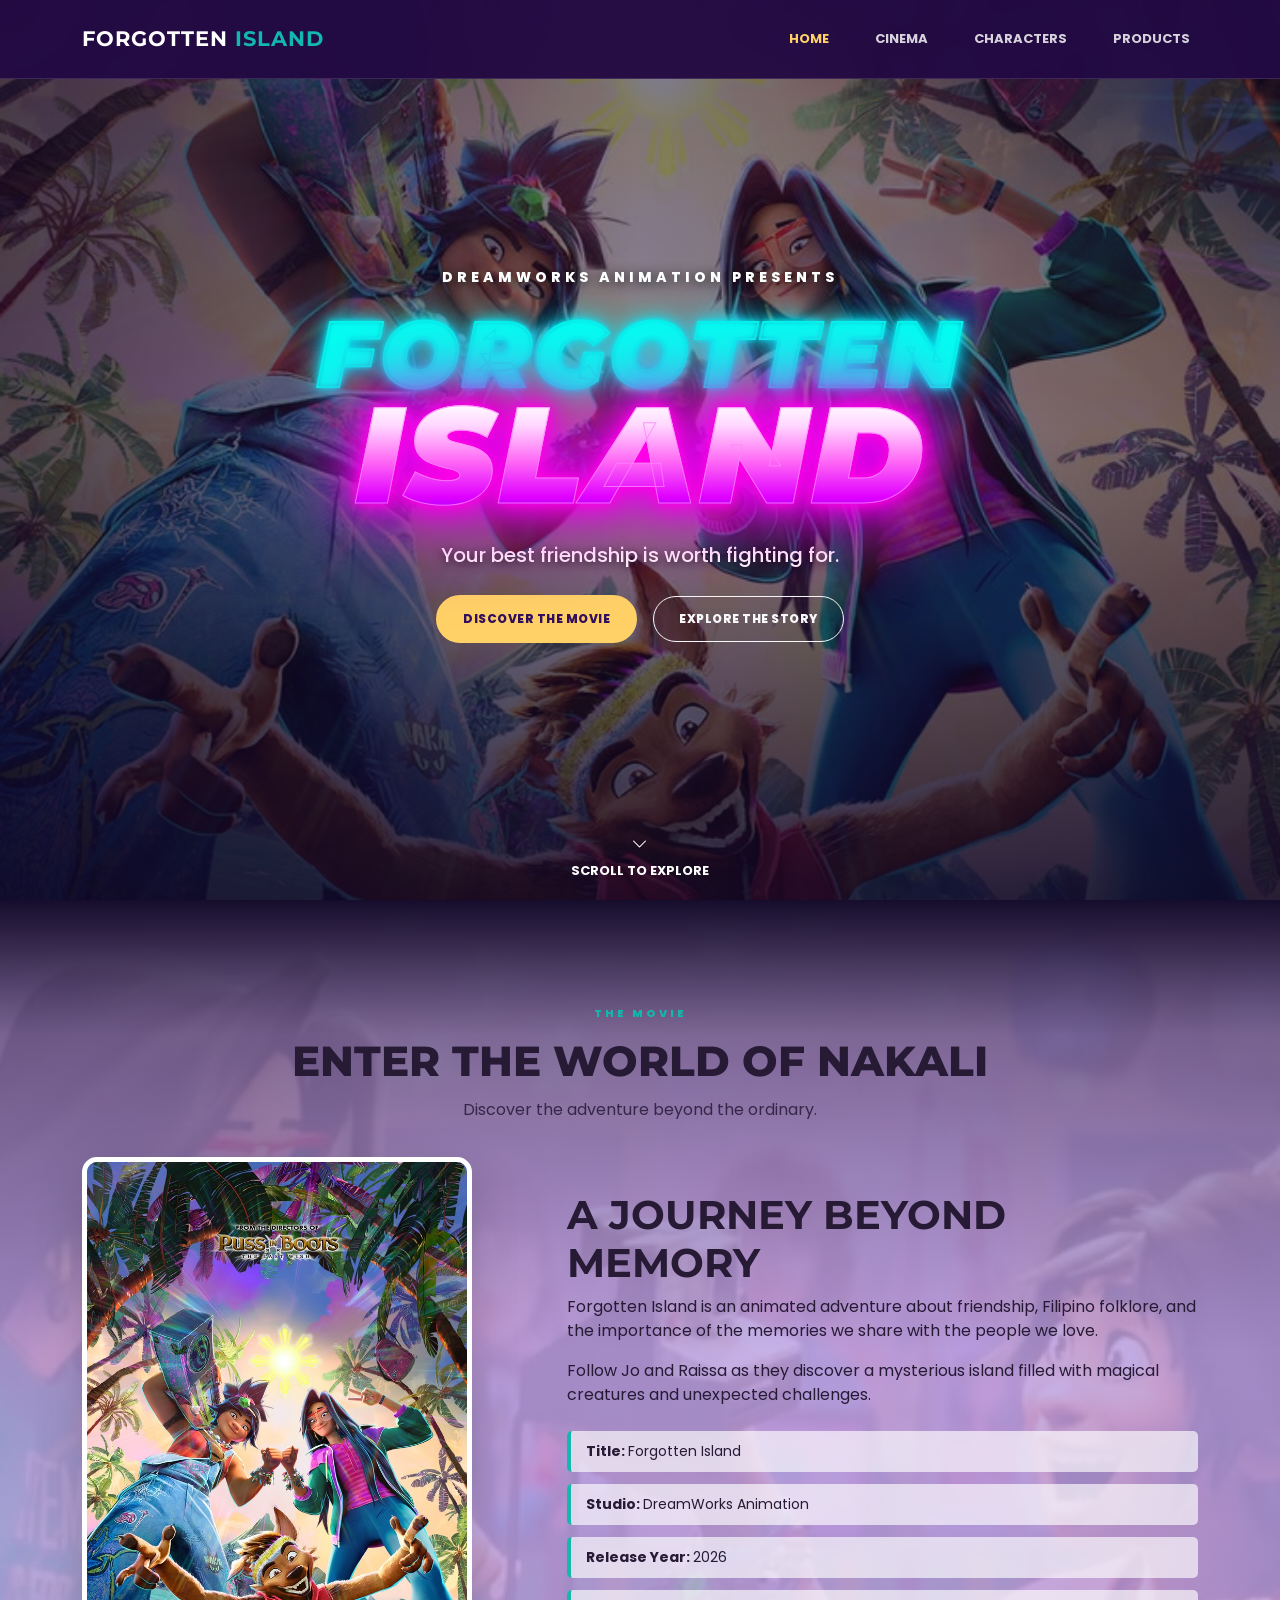
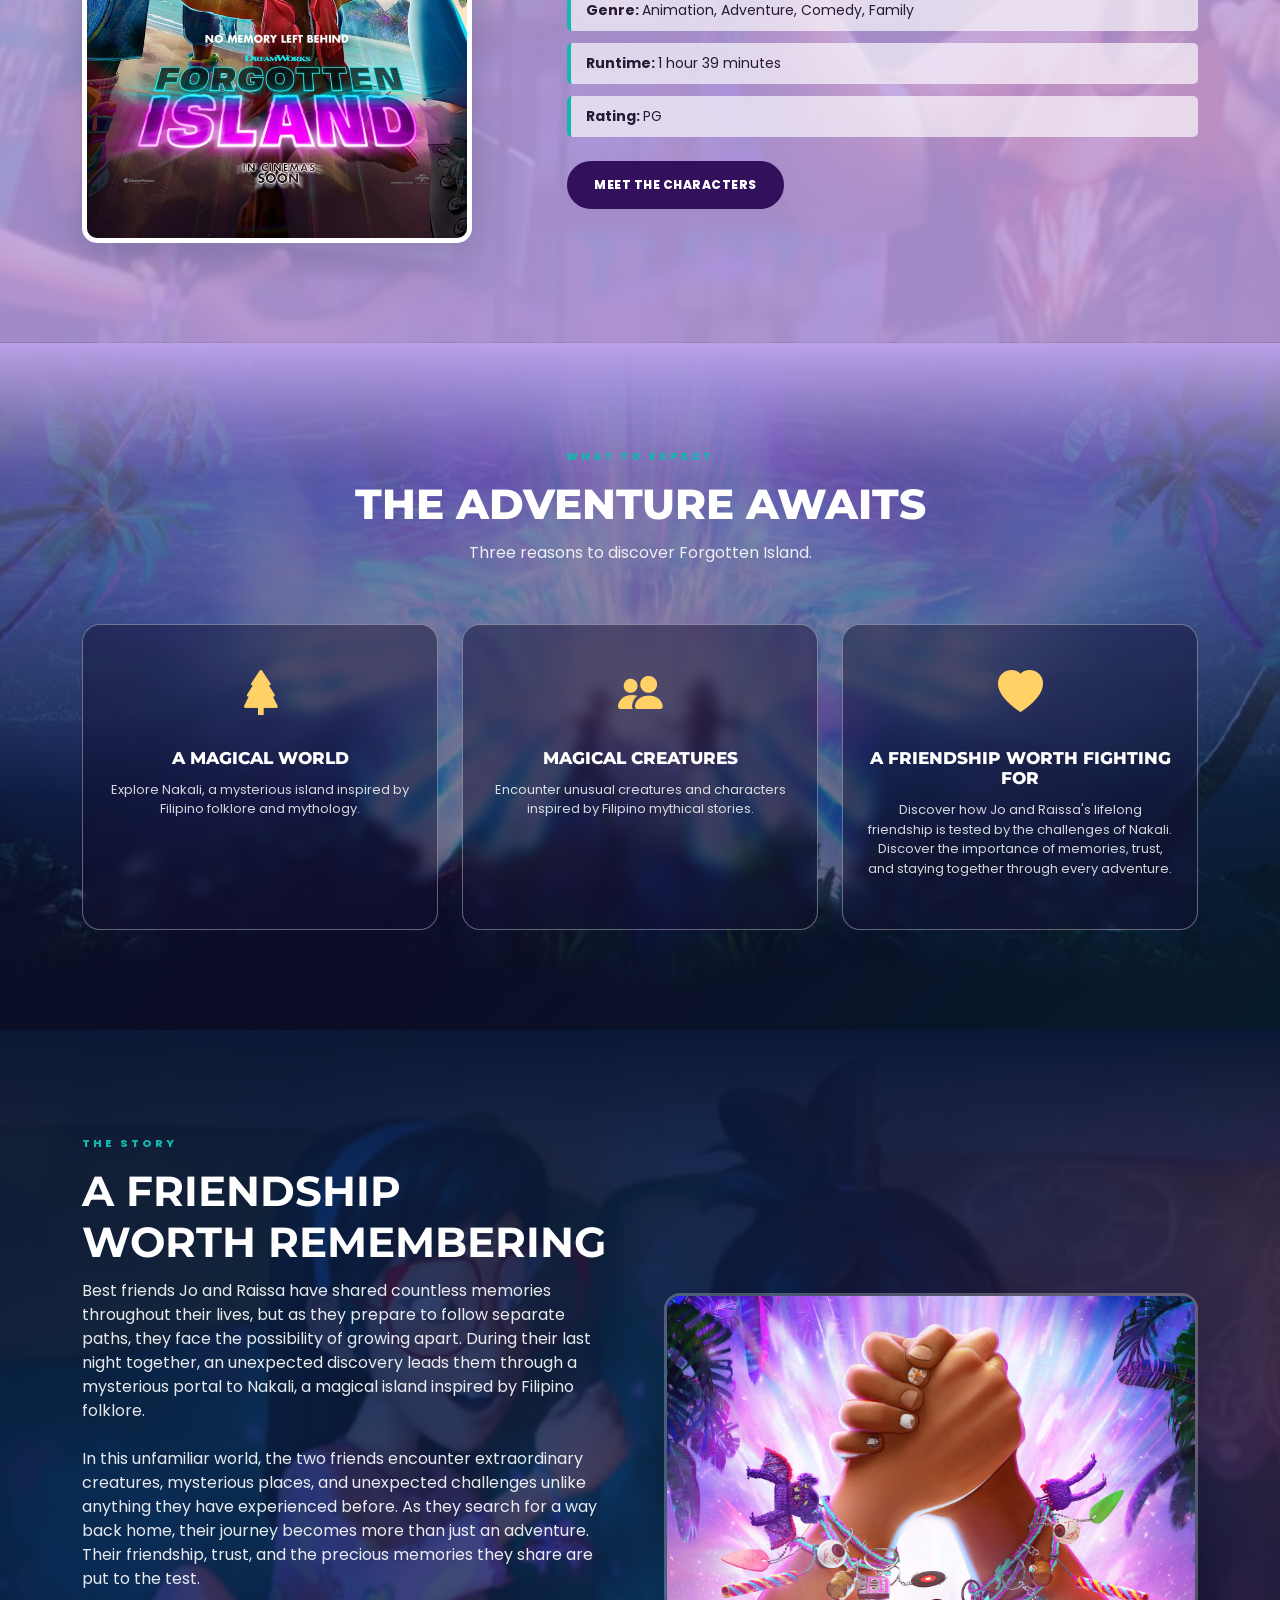
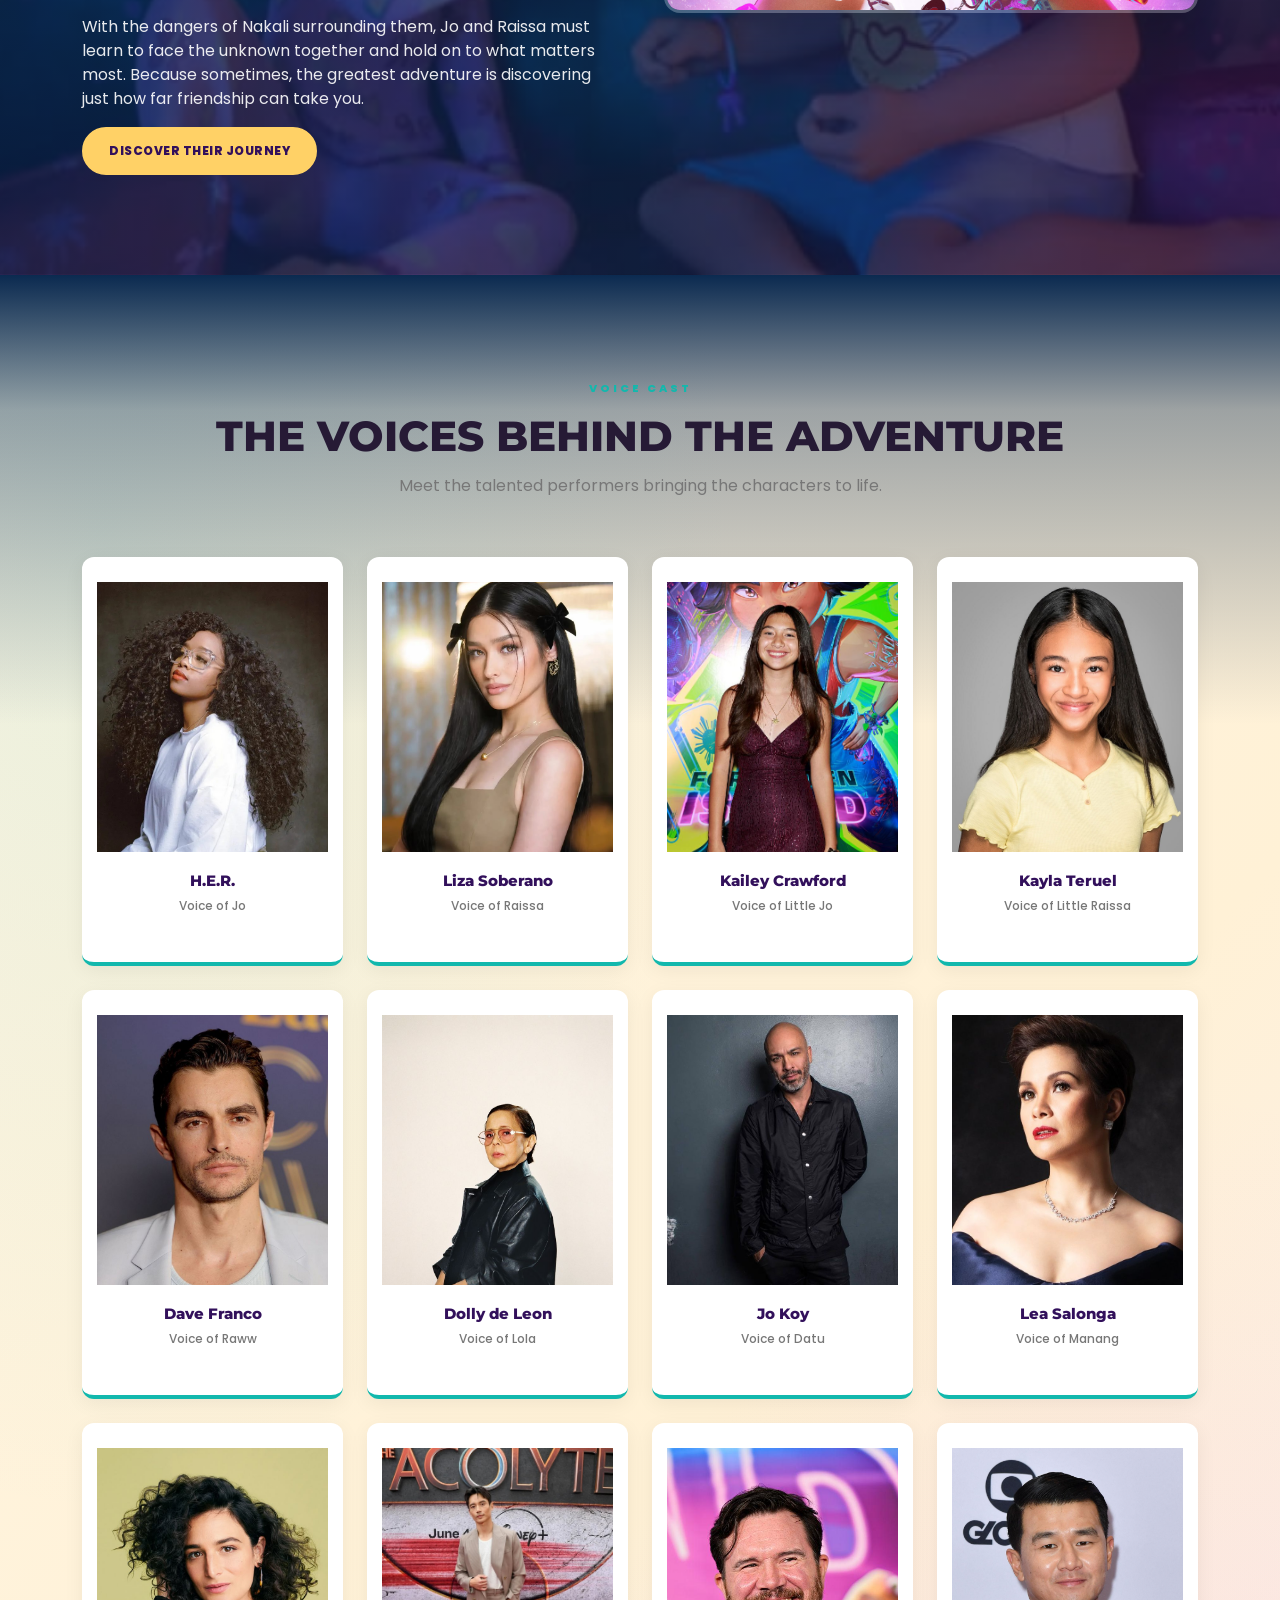
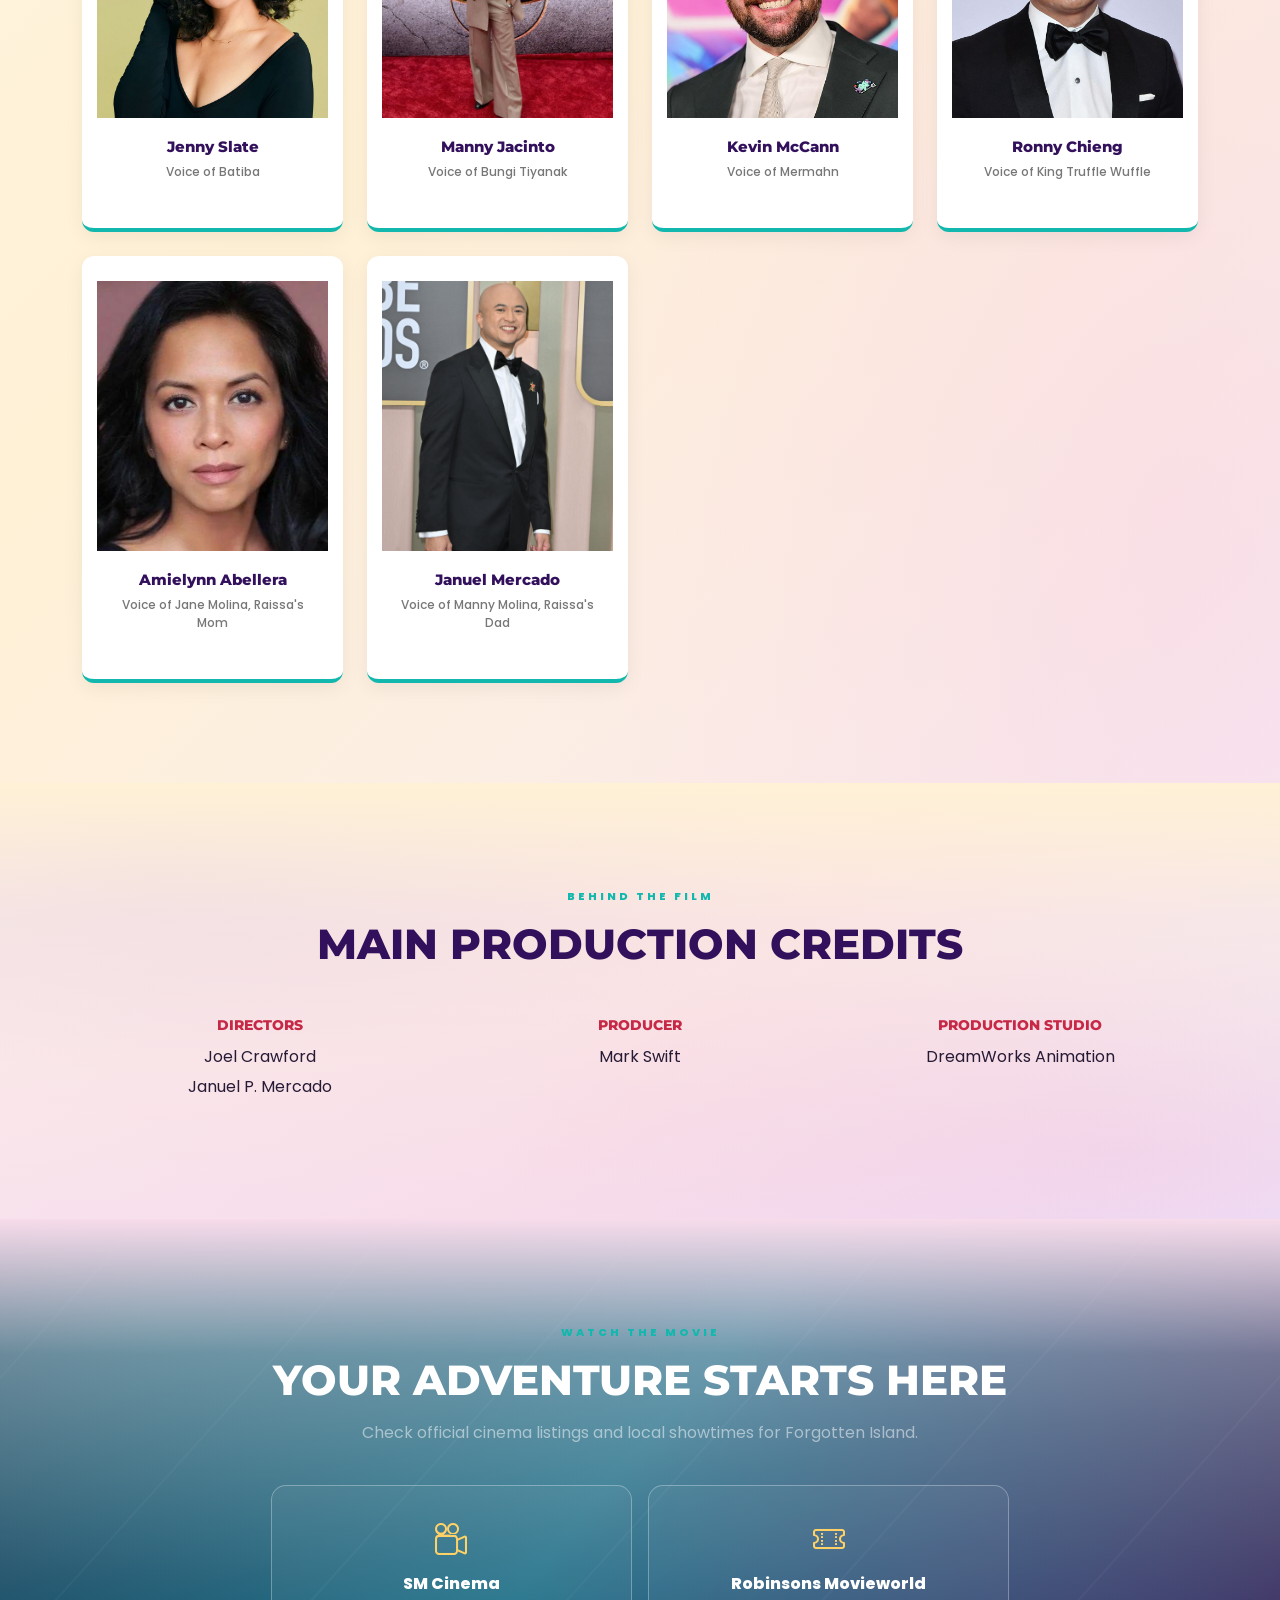
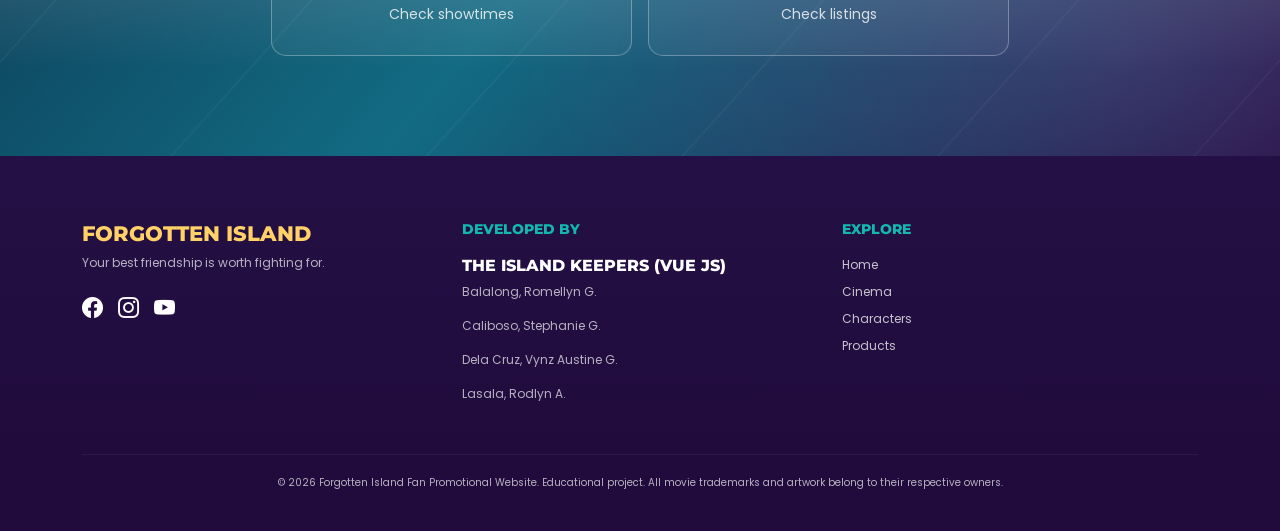
==== WD1MCO_CS2B_BALALONG-CALIBOSO-DELACRUZ-LASALA/index.html @ 824a4e4a "Update index.html" ====
<!DOCTYPE html>
<html lang="en">
    <head>
        <meta charset="UTF-8">
        <meta name="viewport" content="width=device-width, initial-scale=1.0">

        <title> Forgotten Island | Official Movie Website </title>

        <link href="https://cdn.jsdelivr.net/npm/bootstrap@5.3.3/dist/css/bootstrap.min.css" rel="stylesheet">
        <link href="https://cdn.jsdelivr.net/npm/bootstrap-icons@1.11.3/font/bootstrap-icons.css" rel="stylesheet">
        <link rel="stylesheet" href="rsc/css/styles.css">
        <link rel="preconnect" href="https://fonts.googleapis.com">
        <link rel="preconnect" href="https://fonts.gstatic.com" crossorigin>
        <link href="https://fonts.googleapis.com/css2?family=Montserrat:ital,wght@0,800;0,900;1,800;1,900&display=swap" rel="stylesheet">
    </head>

    <body>
        <!-- NAVIGATION SECTION -->
        <nav class="navbar navbar-expand-lg navbar-dark fixed-top island-navbar">
            <div class="container">
                <a class="navbar-brand fw-bold" href="index.html">
                    FORGOTTEN<span> ISLAND</span>
                </a>

                <button class="navbar-toggler" type="button" data-bs-toggle="collapse"
                    data-bs-target="#navbarNav">
                    <span class="navbar-toggler-icon"></span>
                </button>

                <div class="collapse navbar-collapse" id="navbarNav">
                    <ul class="navbar-nav ms-auto">
                        <li class="nav-item">
                            <a class="nav-link active" href="index.html"> Home </a>
                        </li>
                        <li class="nav-item">
                            <a class="nav-link" href="#cinema"> Cinema </a>
                        </li>
                        <li class="nav-item">
                            <a class="nav-link" href="characters.html"> Characters </a>
                        </li>
                        <li class="nav-item">
                            <a class="nav-link" href="products.html"> Products </a>
                        </li>
                    </ul>
                </div>
            </div>
        </nav>

        <!-- HERO SECTION -->
        <header class="hero-section">

            <!-- BACKGROUND VIDEO -->
            <video class="hero-video" autoplay muted loop playsinline preload="metadata" poster="media/img/poster.jpg">
                <source src="media/videos/WD1MCO_CS2B_BALALONG-CALIBOSO-DELACRUZ-LASALA_forgotten_island_trailer.mp4" type="video/mp4">
            </video>
            
            <!-- VIDEO OVERLAY -->
            <div class="hero-overlay"></div>
            
            <!-- HERO CONTENT -->
            <div class="container hero-content">
                <p class="hero-label">
                    DREAMWORKS ANIMATION PRESENTS
                </p>

                <h1 class="hero-title">
                    <span class="forgotten-word"> FORGOTTEN </span>
                    <span class="island-word"> ISLAND </span>
                </h1>
                <p class="hero-description">
                    Your best friendship is worth fighting for.
                </p>

                <div class="d-flex flex-wrap gap-3 hero-buttons">
                    <a href="#movie-info" class="btn btn-sunset">
                        DISCOVER THE MOVIE
                    </a>

                    <a href="#synopsis" class="btn btn-outline-light">
                        EXPLORE THE STORY
                    </a>
                </div>
            </div>
            
            <!-- SCROLL INDICATOR -->
            <div class="scroll-indicator">
                <i class="bi bi-chevron-down"></i>
                <p> SCROLL TO EXPLORE </p>
            </div> 
        </header>

         <!-- MOVIE INFORMATION -->
          <section id="movie-info" class="section-padding sand-section">
            <div class="container">
                <div class="section-heading text-center">
                    <span class="section-tag"> THE MOVIE </span>
                    <h2> ENTER THE WORLD OF <span>NAKALI</span></h2>
                    <p> Discover the adventure beyond the ordinary. </p>
                </div>

                <div class="row align-items-center g-5">
                    <div class="col-lg-5 text-center">
                        <img src="media/img/poster.jpg" alt="Forgotten Island Official Movie Poster"
                            class="img-fluid movie-poster shadow-lg">
                    </div>

                    <div class="col-lg-7">
                        <h3 class="display-6 fw-bold purple-text">
                            A JOURNEY BEYOND MEMORY
                        </h3>

                        <p> Forgotten Island is an animated adventure about
                            friendship, Filipino folklore, and the importance
                            of the memories we share with the people we love.
                        </p>

                        <p> Follow Jo and Raissa as they discover a mysterious
                            island filled with magical creatures and unexpected
                            challenges.
                        </p>

                        <div class="movie-details mt-4">
                            <div><strong> Title: </strong> Forgotten Island </div>
                            <div><strong> Studio: </strong> DreamWorks Animation </div>
                            <div><strong> Release Year: </strong> 2026 </div>
                            <div><strong> Genre: </strong> Animation, Adventure, Comedy, Family </div>
                            <div><strong> Runtime: </strong> 1 hour 39 minutes </div>
                            <div><strong> Rating: </strong> PG </div>
                        </div>

                        <a href="characters.html" class="btn btn-purple mt-4">
                            MEET THE CHARACTERS
                        </a>
                    </div>
                </div>
            </div>
          </section>

          <!-- HIGHLIGHTS -->
          <section class="section-padding highlight-section">
            <div class="container">
                <div class="section-heading text-center text-white">
                    <span class="section-tag"> WHAT TO EXPECT </span>
                    <h2> THE ADVENTURE AWAITS </h2>
                    <p> Three reasons to discover Forgotten Island. </p>
                </div>

                <!-- HIGHLIGHT 1 -->
                <div class="row g-4 mt-3">
                    <div class="col-md-4">
                        <div class="highlight-card">
                            <i class="bi bi-tree-fill"></i>
                            <h4> A MAGICAL WORLD </h4>

                            <p> Explore Nakali, a mysterious island inspired
                                by Filipino folklore and mythology.
                            </p>
                        </div>
                    </div>

                    <!-- HIGHLIGHT 2 -->
                    <div class="col-md-4">
                        <div class="highlight-card">
                            <i class="bi bi-people-fill"></i>
                            <h4> MAGICAL CREATURES </h4>

                            <p> Encounter unusual creatures and characters
                                inspired by Filipino mythical stories.
                            </p>
                        </div>
                    </div>

                    <!-- HIGHLIGHT 3 -->
                    <div class="col-md-4">
                        <div class="highlight-card">
                            <i class="bi bi-heart-fill"></i>
                            <h4> A FRIENDSHIP WORTH FIGHTING FOR </h4>

                            <p> Discover how Jo and Raissa's lifelong friendship
                                is tested by the challenges of Nakali. Discover
                                the importance of memories, trust, and staying
                                together through every adventure.
                            </p>
                        </div>
                    </div>
                </div>
            </div>
          </section>

          <!-- SYNOPSIS -->
          <section id="synopsis" class="section-padding ocean-section">
            <div class="container">
                <div class="row align-items-center g-5">
                    <div class="col-lg-6">
                        <span class="section-tag"> THE STORY </span>
                        <h2 class="display-5 fw-bold text-white">
                            A FRIENDSHIP<br>WORTH REMEMBERING
                        </h2>

                        <p class="text-white-50">
                            Best friends Jo and Raissa have shared countless memories
                            throughout their lives, but as they prepare to follow
                            separate paths, they face the possibility of growing apart.
                            During their last night together, an unexpected discovery
                            leads them through a mysterious portal to Nakali, a
                            magical island inspired by Filipino folklore.

                            <br><br>

                            In this unfamiliar world, the two friends encounter
                            extraordinary creatures, mysterious places, and unexpected
                            challenges unlike anything they have experienced before.
                            As they search for a way back home, their journey becomes
                            more than just an adventure. Their friendship, trust, and
                            the precious memories they share are put to the test.

                            <br><br>

                            With the dangers of Nakali surrounding them, Jo and Raissa
                            must learn to face the unknown together and hold on to
                            what matters most. Because sometimes, the greatest adventure
                            is discovering just how far friendship can take you.
                        </p>

                        <a href="characters.html" class="btn btn-sunset">
                            DISCOVER THEIR JOURNEY
                        </a>
                    </div>

                    <div class="col-lg-6">
                        <div class="story-image">
                            <img src="media/img/hero-banner.jpg" alt="Forgotten Island Adventure" class="img-fluid rounded-4 shadow-lg">
                        </div>
                    </div>
                </div>
            </div>
          </section>

          <!-- VOICE CAST -->
           <section class="section-padding sand-section">
            <div class="container">
                <div class="section-heading text-center">
                    <span class="section-tag"> VOICE CAST </span>
                    <h2> THE VOICES BEHIND THE ADVENTURE </h2>
                    <p> Meet the talented performers bringing 
                        the characters to life. 
                    </p>
                </div>

                <!-- VOICE CAST GRID -->
                <div class="row g-4 mt-3">

                    <!-- H.E.R. -->
                    <div class="col-6 col-md-4 col-lg-3">
                        <div class="cast-card">
                            <div class="cast-image">
                                <img src="media/img/voice-cast/her.jpg" alt="H.E.R., voice of Jo" loading="lazy">
                            </div>
                            <div class="cast-info">
                                 <h5> H.E.R. </h5>
                                <p> Voice of Jo </p>
                            </div>
                        </div>
                    </div>
                    
                    <!-- LIZA SOBERANO -->
                    <div class="col-6 col-md-4 col-lg-3">
                        <div class="cast-card">
                            <div class="cast-image">
                                <img src="media/img/voice-cast/liza-soberano.jpg" alt="Liza Soberano, voice of Raissa" loading="lazy">
                            </div>
                            <div class="cast-info">
                                <h5> Liza Soberano </h5>
                                <p> Voice of Raissa </p>
                            </div>
                        </div>
                    </div>

                    <!-- KAILEY CRAWFORD -->
                    <div class="col-6 col-md-4 col-lg-3">
                        <div class="cast-card">
                            <div class="cast-image">
                                <img src="media/img/voice-cast/kailey-crawford.jpg" alt="Kailey Crawford, voice of Little Jo" loading="lazy">
                            </div>
                            <div class="cast-info">
                                <h5> Kailey Crawford </h5>
                                <p> Voice of Little Jo </p>
                            </div>
                        </div>
                    </div> 

                    <!-- KAYLA TERUEL -->
                     <div class="col-6 col-md-4 col-lg-3">
                        <div class="cast-card">
                            <div class="cast-image">
                                <img src="media/img/voice-cast/kayla-teruel.jpg" alt="Kayla Teruel, voice of Little Raissa" loading="lazy">
                            </div>
                            <div class="cast-info">
                                <h5> Kayla Teruel </h5>
                                <p> Voice of Little Raissa </p>
                            </div>
                        </div>
                    </div>  

                    <!-- DAVE FRANCO -->
                    <div class="col-6 col-md-4 col-lg-3">
                        <div class="cast-card">
                            <div class="cast-image">
                                <img src="media/img/voice-cast/dave-franco.jpg" alt="Dave Franco, voice of Raww" loading="lazy">
                            </div>
                            <div class="cast-info">
                                <h5> Dave Franco </h5>
                                <p> Voice of Raww </p>
                            </div>
                        </div>
                    </div>

                    <!-- DOLLY DE LEON -->
                    <div class="col-6 col-md-4 col-lg-3">
                        <div class="cast-card">
                            <div class="cast-image">
                                <img src="media/img/voice-cast/dolly-de-leon.jpg" alt="Dolly de Leon, voice of Lola" loading="lazy">
                            </div>
                            <div class="cast-info">
                                <h5> Dolly de Leon </h5>
                                <p> Voice of Lola </p>
                            </div>
                        </div>
                    </div>

                    <!-- JO KOY -->
                    <div class="col-6 col-md-4 col-lg-3">
                        <div class="cast-card">
                            <div class="cast-image">
                                <img src="media/img/voice-cast/jo-koy.jpg" alt="Jo Koy, voice of Datu" loading="lazy">
                            </div>
                            <div class="cast-info">
                                <h5> Jo Koy </h5>
                                <p> Voice of Datu </p>
                            </div>
                        </div>
                    </div>

                    <!-- LEA SALONGA -->
                    <div class="col-6 col-md-4 col-lg-3">
                        <div class="cast-card">
                            <div class="cast-image">
                                <img src="media/img/voice-cast/lea-salonga.jpg" alt="Lea Salonga, voice of Manang" loading="lazy">
                            </div>
                            <div class="cast-info">
                                <h5> Lea Salonga </h5>
                                <p> Voice of Manang </p>
                            </div>
                        </div>
                    </div>

                    <!-- JENNY SLATE -->
                    <div class="col-6 col-md-4 col-lg-3">
                        <div class="cast-card">
                            <div class="cast-image">
                                <img src="media/img/voice-cast/jenny-slate.jpg" alt="Jenny Slate, voice of Batiba" loading="lazy">
                            </div>
                            <div class="cast-info">
                                <h5> Jenny Slate </h5>
                                <p> Voice of Batiba </p>
                            </div>
                        </div>
                    </div>

                    <!-- MANNY HACINTO -->
                    <div class="col-6 col-md-4 col-lg-3">
                        <div class="cast-card">
                            <div class="cast-image">
                                <img src="media/img/voice-cast/manny-jacinto.jpg" alt="Manny Hacinto, voice of Bungi Tiyanak" loading="lazy">
                            </div>
                            <div class="cast-info">
                                <h5> Manny Jacinto </h5>
                                <p> Voice of Bungi Tiyanak </p>
                            </div>
                        </div>
                    </div>

                    <!-- KEVIN MCCANN -->
                    <div class="col-6 col-md-4 col-lg-3">
                        <div class="cast-card">
                            <div class="cast-image">
                                <img src="media/img/voice-cast/kevin-mccann.jpg" alt="Kevin McCann, voice of Mermahn" loading="lazy">
                            </div>
                            <div class="cast-info">
                                <h5> Kevin McCann </h5>
                                <p> Voice of Mermahn </p>
                            </div>
                        </div>
                    </div>

                    <!-- RONNY CHIENG -->
                    <div class="col-6 col-md-4 col-lg-3">
                        <div class="cast-card">
                            <div class="cast-image">
                                <img src="media/img/voice-cast/ronny-chieng.jpg" alt="Ronny Chieng, voice of King Truffle Wuffle" loading="lazy">
                            </div>
                            <div class="cast-info">
                                <h5> Ronny Chieng </h5>
                                <p> Voice of King Truffle Wuffle </p>
                            </div>
                        </div>
                    </div>
                    
                    <!-- AMIELYNN ABELLERA -->
                    <div class="col-6 col-md-4 col-lg-3">
                        <div class="cast-card">
                            <div class="cast-image">
                                <img src="media/img/voice-cast/amielynn-abellera.jpg" alt="Amielynn Abellera, voice of Jane Molina (Raissa's Mom)" loading="lazy">
                            </div>
                            <div class="cast-info">
                                <h5> Amielynn Abellera </h5>
                                <p> Voice of Jane Molina, Raissa's Mom </p>
                            </div>
                        </div>
                    </div>
                    
                    <!-- JANUEL MERCADO -->
                    <div class="col-6 col-md-4 col-lg-3">
                        <div class="cast-card">
                            <div class="cast-image">
                                <img src="media/img/voice-cast/januel-mercado.jpg" alt="Januel Mercado, voice of Manny Molina (Raissa's Dad)" loading="lazy">
                            </div>
                            <div class="cast-info">
                                <h5> Januel Mercado </h5>
                                <p> Voice of Manny Molina, Raissa's Dad </p>
                            </div>
                        </div>
                    </div> 
                </div>
            </div>
           </section>

           <!-- CREDITS -->
           <section class="section-padding credits-section">
                <div class="container text-center">
                    <span class="section-tag"> BEHIND THE FILM </span>
                    <h2> MAIN PRODUCTION CREDITS </h2>

                    <div class="row justify-content-center mt-4 g-4">
                        <div class="col-md-4">
                            <h5> DIRECTORS </h5>
                            <p> Joel Crawford<br> Januel P. Mercado </p>
                        </div>

                        <div class="col-md-4">
                            <h5> PRODUCER </h5>
                            <p> Mark Swift </p>
                        </div>

                        <div class="col-md-4">
                            <h5> PRODUCTION STUDIO </h5>
                            <p> DreamWorks Animation </p>
                        </div>
                    </div>
                </div>
           </section> 

           <!-- CINEMA -->
            <section id="cinema" class="section-padding ocean-section">
                <div class="container text-center">
                    <span class="section-tag"> WATCH THE MOVIE </span>
                    <h2 class="text-white"> YOUR ADVENTURE STARTS HERE </h2>

                    <p class="text-white-50 mt-3">
                        Check official cinema listings and local showtimes
                        for Forgotten Island.
                    </p>

                    <div class="row justify-content-center g-3 mt-4">
                        <div class="col-12 col-md-4">
                            <a class="cinema-link" href="https://www.smcinema.com/" target="_blank" rel="noopener">
                                <i class="bi bi-camera-reels"></i>
                                <span> SM Cinema </span>
                                <small> Check showtimes </small>
                            </a>
                        </div>

                        <div class="col-12 col-md-4">
                            <a class="cinema-link" href="https://www.robinsonsmovieworld.com/" target="_blank" rel="noopener">
                                <i class="bi bi-ticket-perforated"></i>
                                <span> Robinsons Movieworld </span>
                                <small> Check listings </small>
                            </a>
                        </div>
                    </div>
                </div>
            </section>

            <!-- FOOTER -->
            <footer class="island-footer">
                <div class="container">
                    <div class="row g-4">
                        <div class="col-md-4">
                            <h4> FORGOTTEN ISLAND </h4>
                            <p> Your best friendship is worth fighting for. </p>

                            <div class="social-links">
                                <a href="https://www.facebook.com/DreamWorksAnimation/" aria-label="DreamWorks Facebook">
                                    <i class="bi bi-facebook"></i>
                                </a>
                                <a href="https://www.instagram.com/dreamworks/" aria-label="DreamWorks Instagram">
                                    <i class="bi bi-instagram"></i>
                                </a>
                                <a href="https://www.youtube.com/@DreamWorks" aria-label="DreamWorks YouTube">
                                    <i class="bi bi-youtube"></i>
                                </a>
                            </div>
                        </div>

                        <div class="col-md-4">
                            <h5> DEVELOPED BY </h5>

                            <h6 class="text-white"> THE ISLAND KEEPERS (VUE JS) </h6>
                            <p> Balalong, Romellyn G. </p>
                            <p> Caliboso, Stephanie G. </p>
                            <p> Dela Cruz, Vynz Austine G. </p>
                            <p> Lasala, Rodlyn A. </p>
                        </div>

                        <div class="col-md-4">
                            <h5> EXPLORE </h5>
                            <a href="index.html"> Home </a>
                            <a href="#cinema"> Cinema </a>
                            <a href="characters.html"> Characters </a>
                            <a href="products.html"> Products </a>
                        </div>
                    </div>

                    <hr>
                    <p class="copyright">
                        © 2026 Forgotten Island Fan Promotional Website.
                        Educational project. All movie trademarks and artwork 
                        belong to their respective owners.
                    </p>
                </div>
            </footer>
            
            <script src="https://cdn.jsdelivr.net/npm/bootstrap@5.3.3/dist/js/bootstrap.bundle.min.js"></script>
            <script src="rsc/js/main.js"></script>
    </body>
</html>
---- WD1MCO_CS2B_BALALONG-CALIBOSO-DELACRUZ-LASALA/rsc/css/styles.css ----
/* === FORGOTTEN ISLAND - COMPLETE STYLESHEET === */

@import url('https://fonts.googleapis.com/css2?family=Montserrat:wght@500;600;700;800;900&family=Poppins:wght@400;500;600;700;800&display=swap');

/* == COLOR SCHEME VARIABLES == */
:root {
    --palm-green: #237A4B;
    --ocean-blue: #168AAD;
    --sunny-yellow: #FFD166;
    --crimson-red: #C62845;
    --deep-purple: #32105B;
    --tropical-teal: #12B8AD;
    --light-sand: #FFF1D6;
    --white: #FFFFFF;
    --tropical-pink: #F56BAA;
    --lavender-dusk: #B9A1E8;
    --dark-text: #261A35;

    --hero-video-position: 50% 44%;
    --page-transition-duration: 260ms;
}

/* GLOBAL STYLES */
*,
*::before,
*::after {
    box-sizing: border-box;
}
html {
    scroll-behavior: smooth;
    scroll-padding-top: 90px;
}
body {
    margin: 0;
    padding: 0;
    min-width: 320px;
    overflow-x: hidden;
    font-family: 'Poppins', sans-serif;
    color: var(--dark-text);
    background: var(--light-sand);
    opacity: 1;
    animation: islandPageEnter 380ms ease both;
    transition: opacity var(--page-transition-duration) ease,
                transform var(--page-transition-duration) ease;
}
h1, h2, h3, h4, h5, h6, .navbar-brand {
    font-family: 'Montserrat', sans-serif;
    font-weight: 800;
}
a {
    text-decoration: none;
}
img, video {
    max-width: 100%;
}

/* === NAVIGATION BAR === */
.island-navbar {
    position: fixed;
    top: 0;
    left: 0;
    z-index: 1030;
    width: 100%;
    padding: 18px 0;
    background: rgba(35, 10, 67, 0.96);
    backdrop-filter: blur(12px);
    -webkit-backdrop-filter: blur(12px);
    border-bottom: 1px solid rgba(255, 255, 255, 0.12);
    transition: background 0.3s ease, padding 0.3s ease;
}
.navbar-brand {
    color: var(--white) !important;
    font-size: 21px;
    letter-spacing: 1px;
}
.navbar-brand span {
    color: var(--tropical-teal);
}
.navbar-nav .nav-link {
    margin-left: 15px;
    color: rgba(255, 255, 255, 0.82) !important;
    font-size: 13px;
    font-weight: 700;
    text-transform: uppercase;
    transition: color 0.25s ease;
}
.navbar-nav .nav-link:hover,
.navbar-nav .nav-link.active {
    color: var(--sunny-yellow) !important;
}
.navbar-toggler {
    border-color: rgba(255, 255, 255, 0.45);
}
.navbar-toggler:focus {
    box-shadow: 0 0 0 0.15rem rgba(255, 209, 102, 0.3);
}
/* NAVIGATION BUTTONS */
.cart-nav-btn {
    padding: 10px 17px;
    border: 0;
    border-radius: 30px;
    background: var(--sunny-yellow);
    color: var(--deep-purple);
    font-size: 12px;
    font-weight: 800;
    cursor: pointer;
    transition: transform 0.25s ease, background 0.25s ease;
}
.cart-nav-btn:hover {
    background: var(--tropical-pink);
    transform: translateY(-2px);
}

/* === BUTTONS === */
.btn {
    padding: 13px 25px;
    border-radius: 30px;
    font-size: 12px;
    font-weight: 800;
    letter-spacing: 0.5px;
    transition: transform 0.25s ease, background 0.25s ease,
                border-color 0.25s ease, color 0.25s ease;
}
.btn-sunset {
    border: 2px solid var(--sunny-yellow);
    background: var(--sunny-yellow);
    color: var(--deep-purple);
}
.btn-sunset:hover, .btn-sunset:focus-visible {
    border-color: var(--tropical-pink);
    background: var(--tropical-pink);
    color: #fff;
    transform: translateY(-3px);
}
.btn-purple {
    border: 2px solid var(--deep-purple);
    background: var(--deep-purple);
    color: #fff;
}
.btn-purple:hover, .btn-purple:focus-visible {
    border-color: var(--tropical-teal);
    background: var(--tropical-teal);
    color: #fff;
    transform: translateY(-3px);
}

/* === HOMEPAGE HERO WITH VIDEO BACKGROUND AND NEON TITLE === */
.hero-section {
    position: relative;
    isolation: isolate;
    display: flex;
    align-items: center;
    width: 100%;
    min-height: 100vh;
    min-height: 100svh;
    overflow: hidden;
    background: #160D2C;
}
.hero-section .hero-video {
    position: absolute;
    inset: 0;
    z-index: 0;
    display: block;
    width: 100%;
    height: 100%;
    object-fit: cover;
    object-position: var(--hero-video-position);
}
.hero-section .hero-overlay {
    position: absolute;
    inset: 0;
    z-index: 1;
    pointer-events: none;
    background:
        linear-gradient(
            90deg,
            rgba(16, 7, 36, 0.70) 0%,
            rgba(16, 7, 36, 0.40) 50%,
            rgba(16, 7, 36, 0.58) 100%
        ),
        linear-gradient(
            to bottom,
            rgba(16, 7, 36, 0.25) 0%,
            rgba(16, 7, 36, 0.08) 48%,
            rgba(16, 7, 36, 0.76) 100%
        );
}
.hero-section .hero-content {
    position: relative;
    z-index: 2;
    width: 100%;
    padding: 135px 12px 125px;
    text-align: center;
}
.hero-label {
    display: block;
    width: 100%;
    margin: 0 0 18px;
    color: #fff;
    font-size: 14px;
    font-weight: 800;
    letter-spacing: 4px;
    text-align: center;
    text-shadow: 0 2px 12px rgba(0, 0, 0, 0.85);
}
/* NEON HERO TITLE */
.hero-title {
    display: flex;
    flex-direction: column;
    align-items: center;
    width: 100%;
    margin: 25px 0;
    overflow: visible;
    font-family: 'Arial Black', 'Montserrat', sans-serif;
    font-style: italic;
    font-weight: 900;
    line-height: 0.88;
    letter-spacing: 3px;
    text-align: center;
    transform: none;
}
/* TURQUOISE FORGOTTEN TEXT */
.forgotten-word {
    color: transparent;
    font-size: clamp(2.5rem, 8vw, 5.8rem);
    -webkit-text-stroke: 2px #00F5ED;
    text-shadow:
        0 0 5px #00FFF2,
        0 0 12px #00E5FF,
        0 0 25px rgba(0, 255, 255, 0.8),
        0 0 45px rgba(0, 255, 255, 0.5);
}
/* PINK-PURPLE ISLAND TEXT */
.island-word {
    display: inline-block;
    width: max-content;
    max-width: 100%;
    padding-right: 0.14em;
    margin-right: -0.14em;
    white-space: nowrap;
    background: linear-gradient(
        180deg,
        #FFFFFF 5%,
        #FFD8FF 25%,
        #FF69F5 55%,
        #E000FF 85%,
        #A000FF 100%
    );
    background-clip: text;
    color: transparent;
    font-size: clamp(3.5rem, 12vw, 8.5rem);
    -webkit-background-clip: text;
    -webkit-text-fill-color: transparent;
    -webkit-text-stroke: 1px rgba(255, 130, 255, 0.8);
    filter:
        drop-shadow(0 0 5px #FF00E6)
        drop-shadow(0 0 12px #FF00E6)
        drop-shadow(0 0 25px rgba(204, 0, 255, 0.9))
        drop-shadow(0 0 40px rgba(255, 0, 200, 0.7));
}
.hero-description {
    display: block;
    width: 100%;
    margin: 18px 0 25px;
    color: #fff;
    font-size: clamp(16px, 2vw, 20px);
    font-weight: 500;
    text-align: center;
    text-shadow: 0 2px 10px rgba(0, 0, 0, 0.85);
}
.hero-buttons {
    align-items: center;
    justify-content: center;
}
.hero-section .scroll-indicator {
    position: absolute;
    bottom: 20px;
    left: 50%;
    z-index: 3;
    color: #fff;
    text-align: center;
    transform: translateX(-50%);
}
.hero-section .scroll-indicator p {
    margin: 4px 0 0;
    font-size: 13px;
    font-weight: 700;
}

/* === INNER PAGE HERO Characters and Products pages === */
.inner-hero {
    position: relative;
    isolation: isolate;
    display: flex;
    align-items: center;
    justify-content: center;
    min-height: 65vh;
    padding: 140px 15px 70px;
    overflow: hidden;
    color: #ffffff;
    text-align: center;
    background:
        linear-gradient(
            rgba(32, 8, 60, 0.70),
            rgba(32, 8, 60, 0.84)
        ),
        url('../../media/img/poster.jpg') center / cover no-repeat;
}
.inner-hero > .container {
    position: relative;
    z-index: 1;
}
.inner-hero h1 {
    margin: 15px 0;
    font-size: clamp(42px, 7vw, 80px);
    letter-spacing: -2px;
}
.inner-hero p {
    color: rgba(255, 255, 255, 0.88);
}

/* CHARACTERS PAGE BANNER */
.character-hero {
    position: relative;
    min-height: max(65vh, calc(100vw / 3));
    background-color: #241044;
    background-image:
        linear-gradient(
            90deg,
            rgba(25, 7, 48, 0.78) 0%,
            rgba(25, 7, 48, 0.48) 50%,
            rgba(25, 7, 48, 0.75) 100%
        ),
        url("../../media/img/characters-hero.jpg");
    background-size: 100% 100%, 100% 100%;
    background-position: center, center;
    background-repeat: no-repeat;
    background-attachment: scroll;
}

/* PRODUCTS PAGE BANNER */
.shop-hero {
    position: relative;
    background-color: #241044;
    background-image:
        linear-gradient(
            90deg,
            rgba(25, 7, 48, 0.78) 0%,
            rgba(25, 7, 48, 0.50) 50%,
            rgba(25, 7, 48, 0.78) 100%
        ),
        url("../../media/img/products-hero.jpg");
    background-size: cover;
    background-position: center 40%;
    background-repeat: no-repeat;
    background-attachment: scroll;
}

/* === SECTION BACKGROUNDS === */
.section-padding {
    position: relative;
    padding: 100px 0;
}
/* LIGHT SAND SECTION */
.sand-section, .product-section {
    background-color: var(--light-sand);
    background-image:
        radial-gradient(
            ellipse at 8% 12%,
            rgba(18, 184, 173, 0.09),
            transparent 38%
        ),
        radial-gradient(
            ellipse at 92% 88%,
            rgba(245, 107, 170, 0.10),
            transparent 40%
        ),
        linear-gradient(
            135deg,
            #FFF6E5 0%,
            #FFF1D6 55%,
            #F8EBF3 100%
        );
}

/* OCEAN BLUE SECTIONS */
.ocean-section {
    background-color: #105B82;
    background-image:
        radial-gradient(
            ellipse at 12% 18%,
            rgba(18, 184, 173, 0.27),
            transparent 42%
        ),
        radial-gradient(
            ellipse at 88% 82%,
            rgba(185, 161, 232, 0.16),
            transparent 38%
        ),
        repeating-linear-gradient(
            132deg,
            transparent 0 105px,
            rgba(255, 255, 255, 0.035) 106px 107px,
            transparent 108px 190px
        ),
        linear-gradient(
            130deg,
            #0B344D 0%,
            #126B83 48%,
            #241044 100%
        );
}

/* PROTAGONISTS SECTION */
.character-section {
    background-color: #241044;
    background-image:
        radial-gradient(
            ellipse at 16% 22%,
            rgba(86, 48, 137, 0.42),
            transparent 45%
        ),
        radial-gradient(
            ellipse at 86% 76%,
            rgba(18, 184, 173, 0.15),
            transparent 40%
        ),
        repeating-linear-gradient(
            128deg,
            transparent 0 115px,
            rgba(255, 255, 255, 0.035) 116px 117px,
            transparent 118px 210px
        ),
        linear-gradient(
            135deg,
            #32105B 0%,
            #241044 58%,
            #101A36 100%
        );
}

/* ANTAGONIST SECTION */
.antagonist-section {
    background-color: #35102F;
    background-image:
        radial-gradient(
            ellipse at 18% 24%,
            rgba(198, 40, 69, 0.25),
            transparent 45%
        ),
        radial-gradient(
            ellipse at 84% 78%,
            rgba(128, 40, 105, 0.25),
            transparent 42%
        ),
        repeating-linear-gradient(
            132deg,
            transparent 0 120px,
            rgba(255, 255, 255, 0.03) 121px 122px,
            transparent 123px 220px
        ),
        linear-gradient(
            135deg,
            #241044 0%,
            #42143C 55%,
            #170D2C 100%
        );
}

/* PRODUCTION CREDITS SECTION */
.credits-section {
    background-color: #F7DCEB;
    background-image:
        radial-gradient(
            ellipse at 12% 16%,
            rgba(185, 161, 232, 0.26),
            transparent 42%
        ),
        radial-gradient(
            ellipse at 88% 84%,
            rgba(245, 107, 170, 0.13),
            transparent 40%
        ),
        linear-gradient(
            135deg,
            #F9E7EF 0%,
            #F7DCEB 55%,
            #EEE3FA 100%
        );
}

/* SECTION HEADINGS */
.section-heading {
    margin-bottom: 35px;
}
.section-heading h2,
.section-padding h2 {
    margin: 12px 0;
    font-size: clamp(26px, 4vw, 42px);
}
.section-heading p {
    color: #777;
}
.highlight-section .section-heading p,
.character-section .section-heading p,
.antagonist-section .section-heading p,
.ocean-section .section-heading p {
    color: rgba(255, 255, 255, 0.78);
}
.section-tag {
    display: inline-block;
    color: var(--tropical-teal);
    font-size: 11px;
    font-weight: 800;
    letter-spacing: 3px;
    text-transform: uppercase;
}
.purple-text {
    color: var(--deep-purple);
}
.content-width {
    max-width: 720px;
}

/* === SECTION-TO-SECTION COLOR BLENDS === */
/* HOMEPAGE TRANSITIONS */
/* 1. Hero -> Movie information */
.hero-section + .sand-section,
.hero-section + .sanf-section {
    --section-blend-from: #160D2C;
}

/* Movie information -> Highlights */
.sand-section + .highlight-section,
.sanf-section + .highlight-section {
    --section-blend-from: #FFF1D6;
}

/* Highlights -> Synopsis */
.highlight-section + .ocean-section {
    --section-blend-from: #105B82;
}

/* Synopsis -> Voice cast */
.ocean-section + .sand-section,
.ocean-section + .sanf-section {
    --section-blend-from: #168AAD;
}

/* Voice cast -> Production credits */
.sand-section + .credits-section,
.sanf-section + .credits-section {
    --section-blend-from: #FFF1D6;
}

/* === FOOTER VERTICAL GRADIENT TRANSITIONS === */
.island-footer,
.island-fooder {
    position: relative;
    isolation: isolate;
    overflow: hidden;
}
.island-footer::before,
.island-fooder::before {
    content: "";
    position: absolute;
    top: 0;
    left: 0;
    z-index: 0;
    width: 100%;
    height: 300px;
    pointer-events: none;
    background: linear-gradient(
        to bottom,
        var(--footer-blend-from, transparent) 0%,
        transparent 100%
    );
}
.island-footer > .container,
.island-fooder > .container {
    position: relative;
    z-index: 1;
}

/* Cinema -> Footer */
#cinema + .island-footer,
#cinema + .island-fooder {
    --footer-blend-from: #241044;
}

/* Antagonist -> Footer */
.antagonist-section + .island-footer,
.antagonist-section + .island-fooder {
    --footer-blend-from: #42143C;
}

/* Products -> Footer */
.product-section ~ .island-footer,
.product-section ~ .island-fooder {
    --footer-blend-from: #FFF1D6;
}

/* === MOVIE INFORMATION === */
.movie-poster {
    display: block;
    width: 100%;
    max-width: 390px;
    border: 5px solid #fff;
    border-radius: 15px;
}
.movie-details {
    display: grid;
    gap: 12px;
    font-size: 14px;
}
.movie-details div {
    padding: 10px 15px;
    border-left: 4px solid var(--tropical-teal);
    border-radius: 5px;
    background: rgba(255, 255, 255, 0.65);
}

/* === HIGHLIGHT CARDS === */
.highlight-card {
    height: 100%;
    padding: 35px 25px;
    border: 1px solid rgba(255, 255, 255, 0.25);
    border-radius: 18px;
    background: rgba(255, 255, 255, 0.12);
    color: #fff;
    text-align: center;
    transition: transform 0.3s ease, background 0.3s ease;
}
.highlight-card:hover {
    background: rgba(255, 255, 255, 0.2);
    transform: translateY(-8px);
}
.highlight-card i {
    color: var(--sunny-yellow);
    font-size: 45px;
}
.highlight-card h4 {
    margin: 20px 0 12px;
    font-size: 17px;
}
.highlight-card p {
    color: rgba(255, 255, 255, 0.82);
    font-size: 13px;
}

/* === STORY/ SYNOPSIS IMAGE === */
.story-image img {
    width: 100%;
    min-height: 320px;
    max-height: 460px;
    border: 3px solid rgba(255, 255, 255, 0.25);
    border-radius: 18px;
    object-fit: cover;
}

/* === VOICE CAST CARDS === */
.cast-card, .cost-card {
    height: 100%;
    padding: 25px 15px;
    border-bottom: 4px solid var(--tropical-teal);
    border-radius: 12px;
    background: #fff;
    box-shadow: 0 5px 20px rgba(0, 0, 0, 0.06);
    text-align: center;
    transition: transform 0.3s ease;
}
.cast-card:hover, .cost-card:hover {
    transform: translateY(-7px);
}
.cast-card h5, .cost-card h5 {
    color: var(--deep-purple);
    font-size: 15px;
}
.cast-card p, .cost-card p {
    margin: 0;
    color: #777;
    font-size: 12px;
}

/* === PRODUCTION CREDITS === */
.credits-section h2 {
    color: var(--deep-purple);
}
.credits-section h5 {
    color: var(--crimson-red);
    font-size: 14px;
}
.credits-section p {
    line-height: 1.9;
}

/* === CINEMA LINKS === */
.cinema-link {
    display: flex;
    flex-direction: column;
    align-items: center;
    justify-content: center;
    gap: 8px;
    height: 100%;
    padding: 30px 15px;
    border: 1px solid rgba(255, 255, 255, 0.3);
    border-radius: 15px;
    color: #fff;
    text-align: center;
    background: rgba(255, 255, 255, 0.045);
    transition: background 0.3s ease, color 0.3s ease,
                transform 0.3s ease;
}
.cinema-link:hover {
    background: var(--sunny-yellow);
    color: var(--deep-purple);
    transform: translateY(-5px);
}
.cinema-link i {
    color: var(--sunny-yellow);
    font-size: 32px;
}
.cinema-link:hover i {
    color: var(--deep-purple);
}
.cinema-link span {
    font-weight: 800;
}
.cinema-link small {
    opacity: 0.8;
}

/* === CHARACTER CARDS === */
.character-card {
    display: flex;
    flex-direction: column;
    height: 100%;
    min-height: 100%;
    overflow: hidden;
    border-radius: 18px;
    background: #fff;
    box-shadow: 0 10px 30px rgba(0, 0, 0, 0.2);
    transition: transform 0.3s ease, box-shadow 0.3s ease;
}
.character-card:hover {
    box-shadow: 0 16px 35px rgba(0, 0, 0, 0.25);
    transform: translateY(-8px);
}
.character-img, .character-image {
    position: relative;
    height: 350px;
    overflow: hidden;
    background: linear-gradient(
        135deg,
        var(--lavender-dusk),
        var(--ocean-blue)
    );
}
.character-img img, .character-image img {
    width: 100%;
    height: 100%;
    object-fit: cover;
    object-position: center;
    transition: transform 0.5s ease;
}
.character-card:hover .character-img img,
.character-card:hover .character-image img {
    transform: scale(1.06);
}
.character-label {
    position: absolute;
    bottom: 15px;
    left: 15px;
    padding: 8px 13px;
    border-radius: 30px;
    background: var(--tropical-teal);
    color: #fff;
    font-size: 10px;
    font-weight: 800;
    letter-spacing: 1px;
}
.villain-label {
    background: var(--crimson-red);
}
.character-content, .character-cntent {
    flex: 1;
    padding: 28px;
}
.character-content h3, .character-cntent h3 {
    color: var(--deep-purple);
    font-size: 25px;
}
.voice-name {
    color: var(--tropical-teal);
    font-size: 13px;
    font-weight: 700;
}
.character-content p:last-child,
.character-cntent p:last-child {
    margin-bottom: 0;
    color: #555;
    font-size: 13px;
    line-height: 1.9;
}
.villain-card {
    border: 3px solid var(--crimson-red);
}

/* ADDITIONAL CHARACTER CARD IMPROVEMENTS */
.character-content {
    display: flex;
    flex-direction: column;
    flex: 1;
}
.character-content h3 {
    margin-bottom: 8px;
}
.character-content .voice-name {
    margin-bottom: 14px;
}
.character-content p:last-child {
    flex: 1;
}

/* === PRODUCTS AND MERCHANDISE CARDS === */
.product-card {
    display: flex;
    flex-direction: column;
    height: 100%;
    overflow: hidden;
    border-radius: 14px;
    background: #fff;
    box-shadow: 0 5px 18px rgba(50, 16, 91, 0.08);
    transition: box-shadow 0.3s ease;
}
.product-card:hover {
    box-shadow: 0 12px 25px rgba(50, 16, 91, 0.16);
}
.product-card > img {
    display: block;
    width: 100%;
    height: auto;
    background: #FFFFFF;
    object-fit: contain;
    object-position: center;
    transition: none;
}
.product-info {
    display: flex;
    flex: 1;
    flex-direction: column;
    padding: 17px;
}
.product-category {
    color: var(--tropical-teal);
    font-size: 9px;
    font-weight: 800;
    letter-spacing: 1px;
}
.product-info h5 {
    min-height: 36px;
    margin: 9px 0;
    color: var(--deep-purple);
    font-size: 14px;
}
.product-info p {
    flex: 1;
    min-height: 35px;
    margin-bottom: 12px;
    color: #777;
    font-size: 11px;
}
.product-bottom {
    display: flex;
    align-items: center;
    justify-content: space-between;
    gap: 8px;
    margin-top: auto;
    padding-top: 12px;
}
.product-bottom strong {
    color: var(--palm-green);
    font-size: 14px;
}
.add-cart {
    display: inline-flex;
    flex: 0 0 35px;
    align-items: center;
    justify-content: center;
    width: 35px;
    height: 35px;
    padding: 0;
    border: 0;
    border-radius: 50%;
    background: var(--sunny-yellow);
    color: var(--deep-purple);
    cursor: pointer;
    transition: color 0.3s ease, background 0.3s ease,
                transform 0.3s ease;
}
.add-cart:hover {
    background: var(--tropical-teal);
    color: #fff;
    transform: rotate(90deg);
}
.add-cart:disabled {
    opacity: 0.75;
    cursor: not-allowed;
}

/* === SHOPPING CART === */
.cart-toast {
    position: fixed;
    right: 24px;
    bottom: 24px;
    z-index: 1090;
    max-width: calc(100vw - 32px);
    padding: 12px 18px;
    border-radius: 12px;
    background: var(--deep-purple);
    color: #fff;
    box-shadow: 0 10px 30px rgba(0, 0, 0, 0.2);
    opacity: 0;
    transform: translateY(12px);
    visibility: hidden;
    pointer-events: none;
    transition: opacity 0.2s ease, transform 0.2s ease, visibility 0.2s;
}
.cart-toast.is-visible {
    opacity: 1;
    transform: translateY(0);
    visibility: visible;
}
.card-header, .cart-header {
    background: var(--deep-purple);
    color: #fff;
}
.cart-item {
    display: flex;
    align-items: center;
    gap: 12px;
    padding: 12px 0;
    border-bottom: 1px solid #eee;
}
.cart-item img {
    flex: 0 0 60px;
    width: 60px;
    height: 60px;
    border-radius: 8px;
    object-fit: cover;
}
.cart-item-info {
    flex: 1;
    min-width: 0;
}
.cart-item-info h6 {
    margin-bottom: 5px;
    font-size: 12px;
}
.cart-item-info p {
    margin: 0;
    color: var(--palm-green);
    font-size: 12px;
}
.cart-quantity {
    border: 0;
    background: none;
    color: var(--crimson-red);
}
.remove-cart {
    border: 0;
    background: transparent;
    color: var(--crimson-red);
    cursor: pointer;
}

/* === FOOTER SECTION === */
.island-footer {
    padding: 65px 0 25px;
    background: #210B3D;
    color: #fff;
}
.island-footer h4 {
    color: var(--sunny-yellow);
    font-size: 21px;
}
.island-footer h5 {
    margin-bottom: 18px;
    color: var(--tropical-teal);
    font-size: 14px;
}
.island-footer p {
    color: rgba(255, 255, 255, 0.68);
    font-size: 12px;
}
.island-footer .col-md-4 > a {
    display: block;
    margin: 9px 0;
    color: rgba(255, 255, 255, 0.75);
    font-size: 12px;
    transition: color 0.25s ease;
}
.island-footer a:hover {
    color: var(--sunny-yellow);
}
.social-links {
    display: flex;
    gap: 15px;
    margin-top: 20px;
}
.social-links a {
    color: #fff;
    font-size: 21px;
}
.island-footer hr,
.island-fooder hr {
    margin: 35px 0 20px;
    border-color: rgba(255, 255, 255, 0.2);
}
.copyright {
    font-size: 10px !important;
    text-align: center;
}

/* === PAGE TRANSITIONS main.js adds body.page-leaving before navigation. === */
@keyframes islandPageEnter {
    from {
        opacity: 0;
    }
    to {
        opacity: 1;
    }
}
body.page-leaving {
    opacity: 0;
    transform: translateY(8px);
    pointer-events: none;
}

/* === RESPONSIVE DESIGN === */
/* TABLETS AND SMALLER LAPTOPS */
@media (max-width: 991.98px) {
    .island-navbar {
        padding: 14px 0;
    }
    .navbar-nav {
        padding-top: 15px;
    }
    .navbar-nav .nav-link {
        margin: 5px 0;
    }
    .cart-nav-btn {
        margin-top: 10px;
    }
    .section-padding {
        padding: 75px 0;
    }
}

/* TABLETS AND MOBILE */
@media (max-width: 768px) {
    :root {
        --hero-video-position: 50% 40%;
    }
    .hero-section {
        min-height: 88vh;
        min-height: 88svh;
    }
    .hero-section .hero-video {
        object-position: var(--hero-video-position);
    }
    .hero-section .hero-content {
        padding: 125px 18px 105px;
    }
    .hero-label {
        font-size: 11px;
        letter-spacing: 2px;
    }
    .hero-buttons {
        flex-direction: column;
        justify-content: center;
    }
    .hero-buttons .btn {
        width: 100%;
        max-width: 300px;
    }
    .hero-section .scroll-indicator {
        bottom: 12px;
    }

}

/* MOBILE PHONES */
@media (max-width: 576px) {
    .navbar-brand {
        font-size: 17px;
    }
    .hero-title {
        margin: 22px 0;
        line-height: 0.95;
        letter-spacing: 1px;
    }
    .forgotten-word {
        font-size: clamp(2.8rem, 13vw, 5rem);
        -webkit-text-stroke: 0.7px rgba(255, 130, 255, 0.8);
    }
    .island-word {
        font-size: clamp(3rem, 14vw, 5rem);
        -webkit-text-stroke: 0.7px rgba(255, 130, 255, 0.8);
    }
    .hero-description {
        font-size: 14px;
    }
    .hero-section .scroll-indicator {
        display: none;
    }
    .inner-hero,
    .inner-herp {
        min-height: 55vh;
        padding: 125px 15px 55px;
    }
    .inner-hero h1,
    .inner-herp h1 {
        font-size: 40px;
    }
    .section-padding {
        padding: 60px 0;
    }
    .character-img,
    .character-image {
        height: 260px;
    }
    .character-content,
    .character-cntent {
        padding: 20px;
    }
    .product-card > img {
        height: 145px;
    }
    .product-info {
        padding: 12px;
    }
    .product-info h5 {
        font-size: 12px;
    }
    .product-bottom strong {
        font-size: 12px;
    }
    .add-cart {
        flex-basis: 30px;
        width: 30px;
        height: 30px;
    }
}

/* DESKTOP NAVIGATION */
@media (min-width: 992px) {
    .navbar-expand-lg .navbar-collapse {
        display: flex !important;
        flex-basis: auto;
    }
    .navbar-expand-lg .navbar-nav {
        flex-direction: row;
        align-items: center;
        gap: 15px;
    }
}

/* === ACCESSIBILITY - REDUCED MOTION === */
@media (prefers-reduced-motion: reduce) {
    html {
        scroll-behavior: auto;
    }
    body {
        animation: none !important;
        transition: none !important;
    }
    body.page-leaving {
        opacity: 1;
        transform: none;
    }
    .hero-video {
        display: none;
    }
    .hero-section {
        background-image:
            linear-gradient(
                rgba(16, 7, 36, 0.45),
                rgba(16, 7, 36, 0.72)
            ),
            url('../../media/img/poster.jpg');
        background-position: center;
        background-size: cover;
    }
    .character-card,
    .product-card,
    .highlight-card,
    .btn {
        transition: none !important;
    }
}

/* === HOMEPAGE - CINEMATIC BACKGROUND IMAGES === */
/* 1. MOVIE INFORMATION BACKGROUND IMAGE & LAVENDER DUSK BG COLOR */
#movie-info {
    position: relative;
    background-color: var(--lavender-dusk);
    background-image:
        linear-gradient(
            to bottom,
            rgba(185, 161, 232, 0.78),
            rgba(185, 161, 232, 0.86)
        ),
        url("../../media/img/backgrounds/movie-information.jpg");
    background-size: cover;
    background-position: center 45%;
    background-repeat: no-repeat;
    background-attachment: scroll;
}
/* Improve text readability */
#movie-info .section-heading h2,
#movie-info .container h3 {
    color: #261A35;
}
#movie-info .section-heading p,
#movie-info .container > p {
    color: #352747;
}

/* 2. HIGHLIGHTS BACKGROUND */
.highlight-section {
    position: relative;
    background-color: #10352E;
    background-image:
        linear-gradient(
            135deg,
            rgba(12, 25, 51, 0.62),
            rgba(20, 15, 55, 0.55),
            rgba(10, 35, 55, 0.68)
        ),
        url("../../media/img/backgrounds/highlights-background.jpg");
    background-size: cover;
    background-position: center center;
    background-repeat: no-repeat;
    background-attachment: scroll;
}
/* Highlight heading */
.highlight-section .section-heading h2 {
    color: #FFFFFF;
}
.highlight-section .section-heading p {
    color: rgba(255, 255, 255, 0.88);
}
/* Highlight cards */
.highlight-section .highlight-card {
    background: rgba(20, 15, 50, 0.48);
    border: 1px solid rgba(255, 255, 255, 0.35);
    backdrop-filter: blur(6px);
    -webkit-backdrop-filter: blur(6px);
}

/* 3. SYNOPSIS BACKGROUND */
#synopsis {
    position: relative;
    background-color: #105B82;
    background-image:
        linear-gradient(
            90deg,
            rgba(11, 25, 55, 0.76) 0%,
            rgba(16, 35, 75, 0.63) 50%,
            rgba(30, 12, 58, 0.70) 100%
        ),
        url("../../media/img/backgrounds/synopsis-background.jpg");
    background-size: cover;
    background-position: center 45%;
    background-repeat: no-repeat;
    background-attachment: scroll;
}
/* Synopsis text */
#synopsis h2 {
    color: #FFFFFF;
}
#synopsis p {
    color: rgba(255, 255, 255, 0.90) !important;
}
/* Synopsis button */
#synopsis .btn-sunset {
    position: relative;
    z-index: 2;
}

/* === RESPONSIVE BACKGROUND POSITIONING === */
@media (max-width: 768px) {
    #movie-info {
        background-position: center center;
    }
    .highlight-section {
        background-position: 48% center;
    }
    #synopsis {
        background-position: 52% center;
    }
    .character-hero {
        background-position: center center;
        background-attachment: scroll;
    }
    .shop-hero {
        background-position: center center;
        background-attachment: scroll;
    }
}

/* Respect reduced motion */
@media (prefers-reduced-motion: reduce) {
    #movie-info,
    .highlight-section,
    #synopsis {
        background-attachment: scroll;
    }
}

/* === FORGOTTEN ISLAND - SEAMLESS VERTICAL TRANSITIONS === */
/* Base section configuration */
section.section-padding {
    position: relative;
    isolation: isolate;
    overflow: hidden;
}
/* Gradient overlay at the beginning of each section */
section.section-padding::before {
    content: "";
    position: absolute;
    top: 0;
    left: 0;
    width: 100%;
    height: 450px;
    z-index: 1;
    pointer-events: none;
    background: linear-gradient(
        to bottom,
        var(--section-blend-from, transparent) 0%,
        color-mix(
            in srgb,
            var(--section-blend-from, transparent) 40%,
            transparent
        ) 30%,
        transparent 100%
    ) !important;
}
/* Keep all section content above the gradient */
section.section-padding > .container {
    position: relative;
    z-index: 2;
}
/* Remove old horizontal divider effects */
section.section-padding::after {
    display: none !important;
    content: none !important;
}

/* === HOMEPAGE TRANSITIONS === */
/* Movie Information -> Highlights, Lavender Dusk -> Portal Background */
#movie-info + .highlight-section {
    --section-blend-from: #B9A1E8;
}
/* Highlights -> Synopsis, Dark portal image -> Friendship background */
#synopsis {
    --section-blend-from: #0B1835;
}
/* Synopsis -> Voice Cast, Dark blue image -> Next section background */
#synopsis + section.section-padding {
    --section-blend-from: #0B2A50;
}
/* Production Credits -> Cinema */
.credits-section + #cinema {
    --section-blend-from: #F7DCEB;
}

/* === CHARACTERS PAGE TRANSITIONS === */
/* Character banner -> Introduction */
.inner-hero + .sand-section,
.inner-herp + .sand-section {
    --section-blend-from: #241044;
}
/* Introduction -> Protagonists */
.sand-section + .character-section {
    --section-blend-from: #FFF1D6;
}
/* Protagonists -> Antagonists */
.character-section + .antagonist-section {
    --section-blend-from: #241044;
}

/* === PRODUCTS PAGE TRANSITIONS === */
/* Shop introduction -> Product collection */
.sand-section + .product-section {
    --section-blend-from: #FFF1D6;
}

/* === RESPONSIVE TRANSITIONS === */
@media (max-width: 768px) {
    section.section-padding::before {
        height: 320px;
    }
}

/* === VOICE CAST - PORTRAIT CARDS === */
.voice-cast-section {
    position: relative;
}
/* Cast card */
.voice-cast-section .cast-card {
    height: 100%;
    padding: 0;
    overflow: hidden;
    background: rgba(255, 255, 255, 0.92);
    border: 1px solid rgba(185, 161, 232, 0.45);
    border-bottom: 4px solid var(--tropical-teal);
    border-radius: 16px;
    box-shadow:
        0 8px 25px rgba(50, 16, 91, 0.10);
    transition:
        transform 0.35s ease,
        box-shadow 0.35s ease,
        border-color 0.35s ease;
}
/* Hover effect */
.voice-cast-section .cast-card:hover {
    transform: translateY(-9px);
    border-bottom-color: var(--tropical-pink);
    box-shadow:
        0 16px 32px rgba(50, 16, 91, 0.18);
}
/* Actor portrait */
.cast-image {
    position: relative;
    width: 100%;
    height: 270px;
    overflow: hidden;
    background: linear-gradient(
        135deg,
        var(--lavender-dusk),
        var(--deep-purple)
    );
}
/* Image styling */
.cast-image img {
    display: block;
    width: 100%;
    height: 100%;
    object-fit: cover;
    object-position: center 25%;
    transition:
        transform 0.5s ease,
        filter 0.5s ease;
}
/* Image hover */
.cast-card:hover .cast-image img {
    transform: scale(1.06);
}
/* Actor information */
.cast-info {
    padding: 20px 12px 22px;
    text-align: center;
}
/* Actor name */
.cast-info h5 {
    margin-bottom: 7px;
    color: var(--deep-purple);
    font-size: 15px;
    font-weight: 800;
}
/* Character name */
.cast-info p {
    margin: 0;
    color: #777;
    font-size: 12px;
    font-weight: 500;
}

/* Mobile adjustments */
@media (max-width: 576px) {
    .cast-image {
        height: 190px;
    }
    .cast-info {
        padding: 15px 8px 18px;
    }
    .cast-info h5 {
        font-size: 13px;
    }
    .cast-info p {
        font-size: 11px;
    }
}
/* Reduced motion */
@media (prefers-reduced-motion: reduce) {
    .voice-cast-section .cast-card,
    .cast-image img {
        transition: none;
    }

}

/* === CHARACTERS PAGE - MATCHING SECTION BACKGROUNDS === */
/* Shared vertical gradient */
.other-inhabitants-section,
.family-section {
    position: relative;
    background-color: #FFF1D6 !important;
    background-image: linear-gradient(
        to bottom,
        #94899B 0%,
        #B9ACB8 30%,
        #DED0CD 65%,
        #FFF1D6 100%
    ) !important;
    background-size: 100% 100%;
    background-repeat: no-repeat;
    background-attachment: scroll;
}
/* SECTION HEADINGS */
.other-inhabitants-section .section-heading h2,
.other-inhabitants-section .section-heading p,
.family-section .section-heading h2,
.family-section .section-heading p {
    color: #261A35 !important;
}
/* Maintain turquoise section labels */
.other-inhabitants-section .section-tag,
.family-section .section-tag {
    color: #12B8AD;
}
/* Keep character cards white */
.other-inhabitants-section .character-card,
.family-section .character-card {
    background: #FFFFFF;
}
/* Responsive background */
@media (max-width: 768px) {
    .other-inhabitants-section,
    .family-section {
        background-position: center;
    }
}

/* === ANTAGONIST IMAGE - FULL ORIGINAL PROPORTIONS === */
/* Image container */
.villain-card .character-img {
    position: relative;
    width: 100%;
    height: auto !important;
    overflow: hidden;
    background: transparent;
}
/* Display the complete Manang image */
.villain-card .character-img img {
    display: block;
    width: 100%;
    height: auto !important;
    max-width: 100%;

    object-fit: contain;
    object-position: center;

    transform: none !important;
}
/* Prevents from cropping on hover */
.villain-card:hover .character-img img {
    transform: none !important;
}
/* Keep antagonist label positioned correctly */
.villain-card .character-label {
    position: absolute;
    bottom: 15px;
    left: 15px;
    z-index: 2;
}

/* === JO AND RAISSA - FULL ORIGINAL IMAGE SIZE === */
/* Protagonist image containers */
.character-section:not(.other-inhabitants-section) .character-img {
    position: relative;
    width: 100%;
    height: auto !important;
    overflow: hidden;
    background: transparent;
}
.character-section:not(.other-inhabitants-section) .character-img img {
    display: block;
    width: 100%;
    height: auto !important;
    max-width: 100%;
    object-fit: contain;
    object-position: center;
    transform: none !important;
}
.character-section:not(.other-inhabitants-section) .character-img img.raissa-character-photo {
    aspect-ratio: 760 / 1154;
    object-fit: fill;
}
/* Prevent image zoom and cropping on hover */
.character-section:not(.other-inhabitants-section) .character-card:hover .character-img img {
    transform: none !important;
}
/* Keep protagonist labels positioned correctly */
.character-section:not(.other-inhabitants-section) .character-label {
    position: absolute;
    bottom: 15px;
    left: 15px;
    z-index: 2;
}
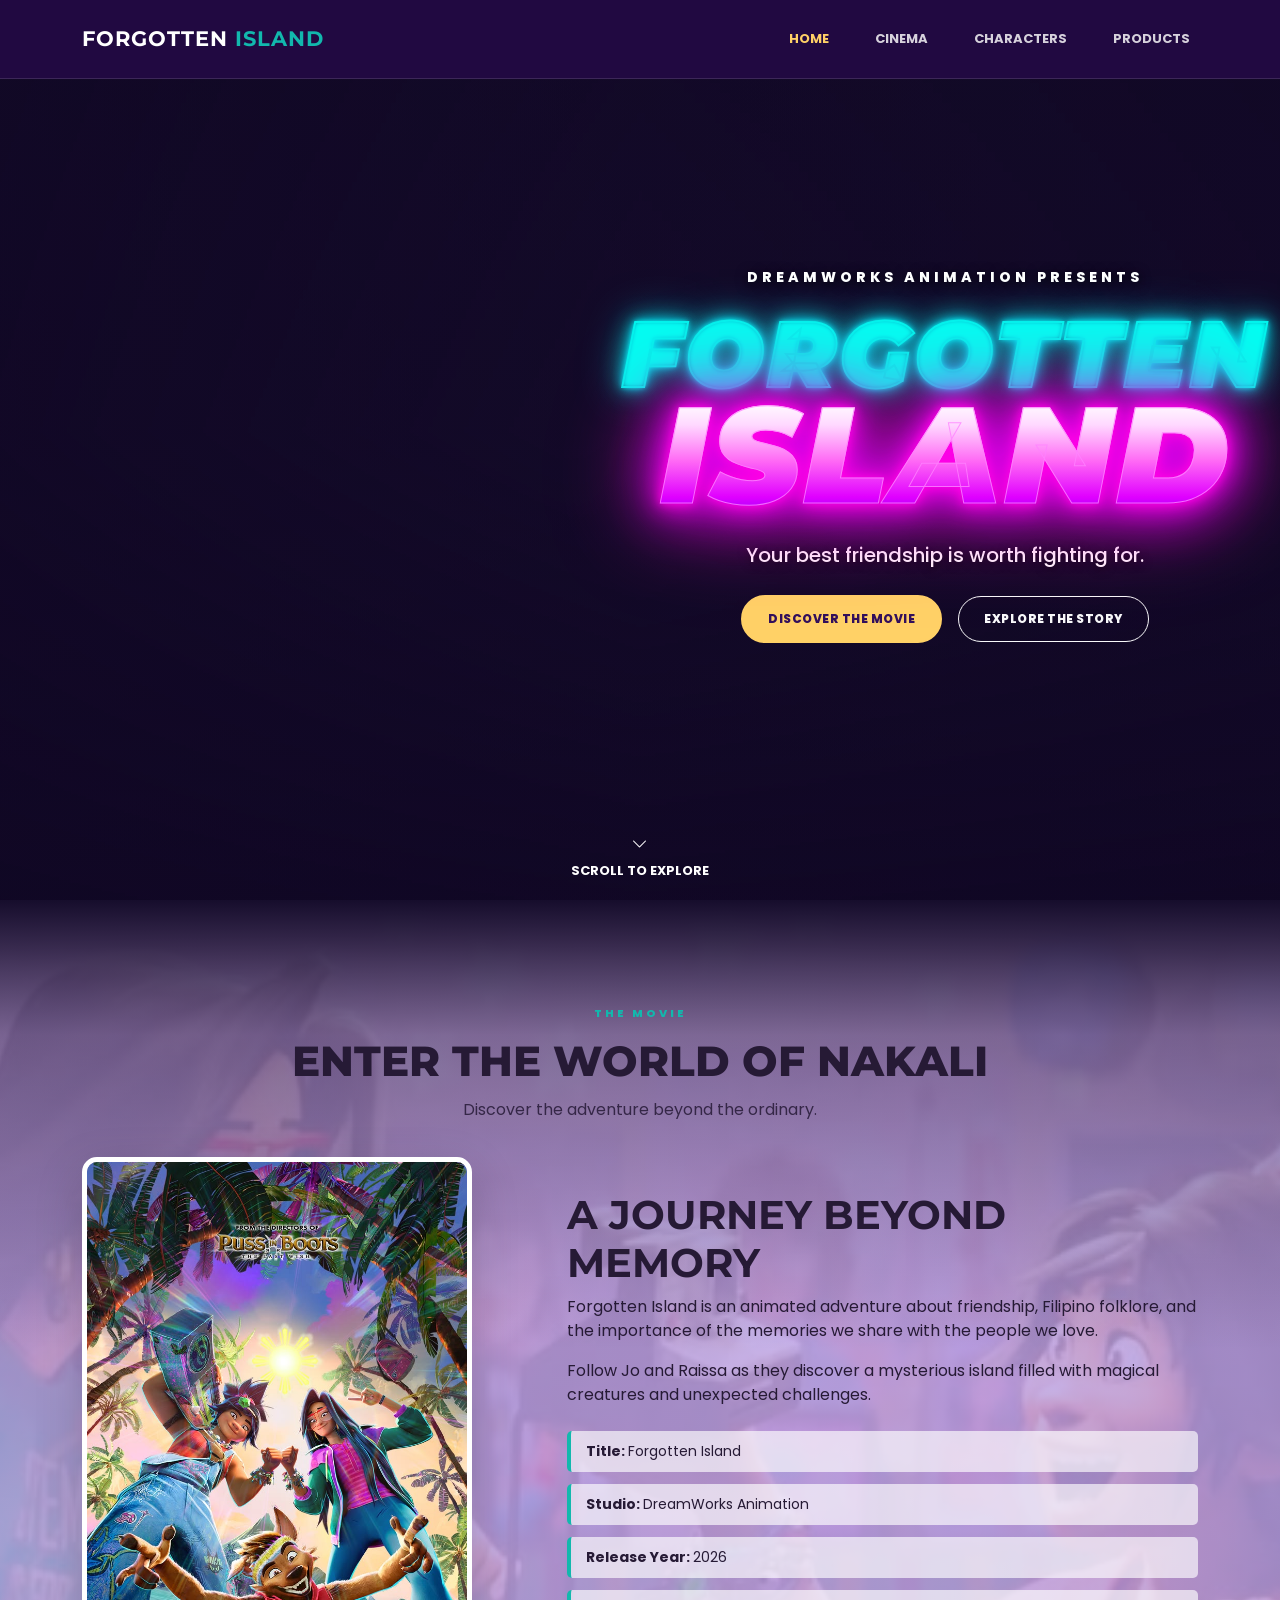
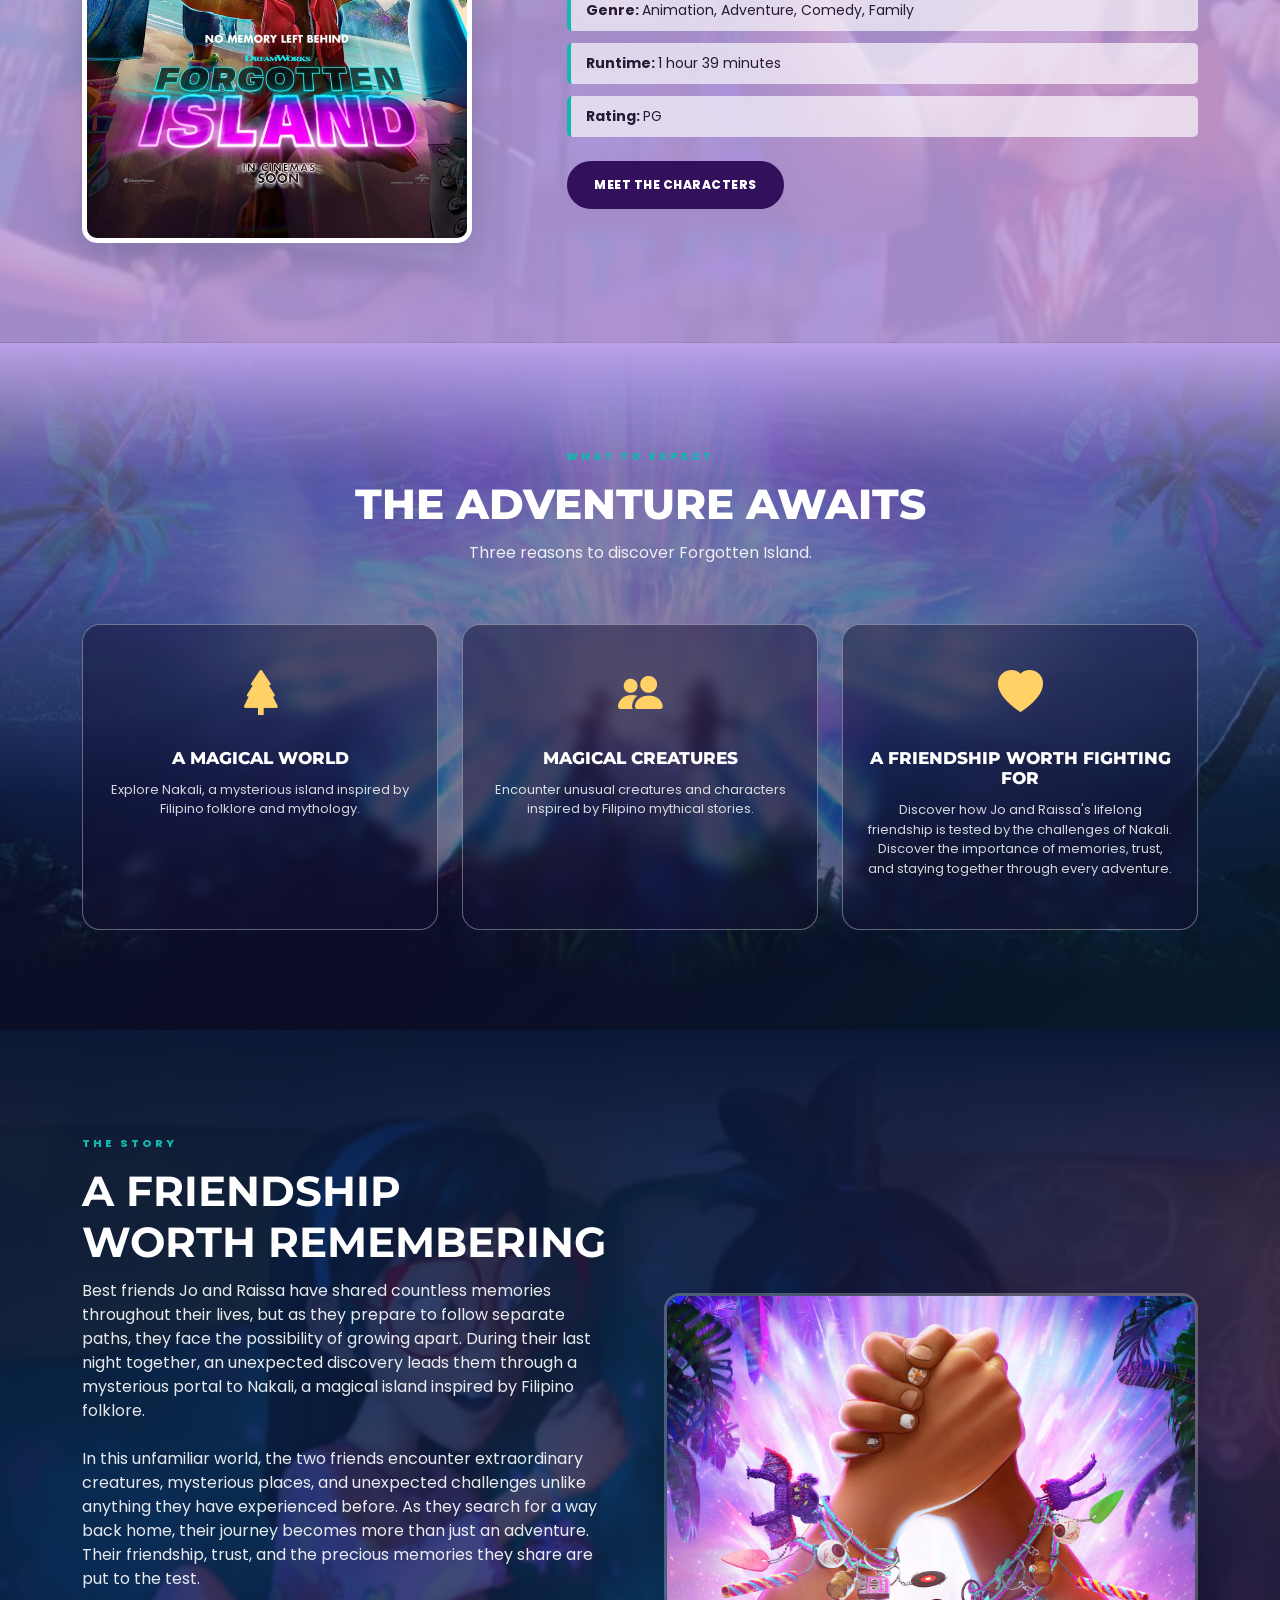
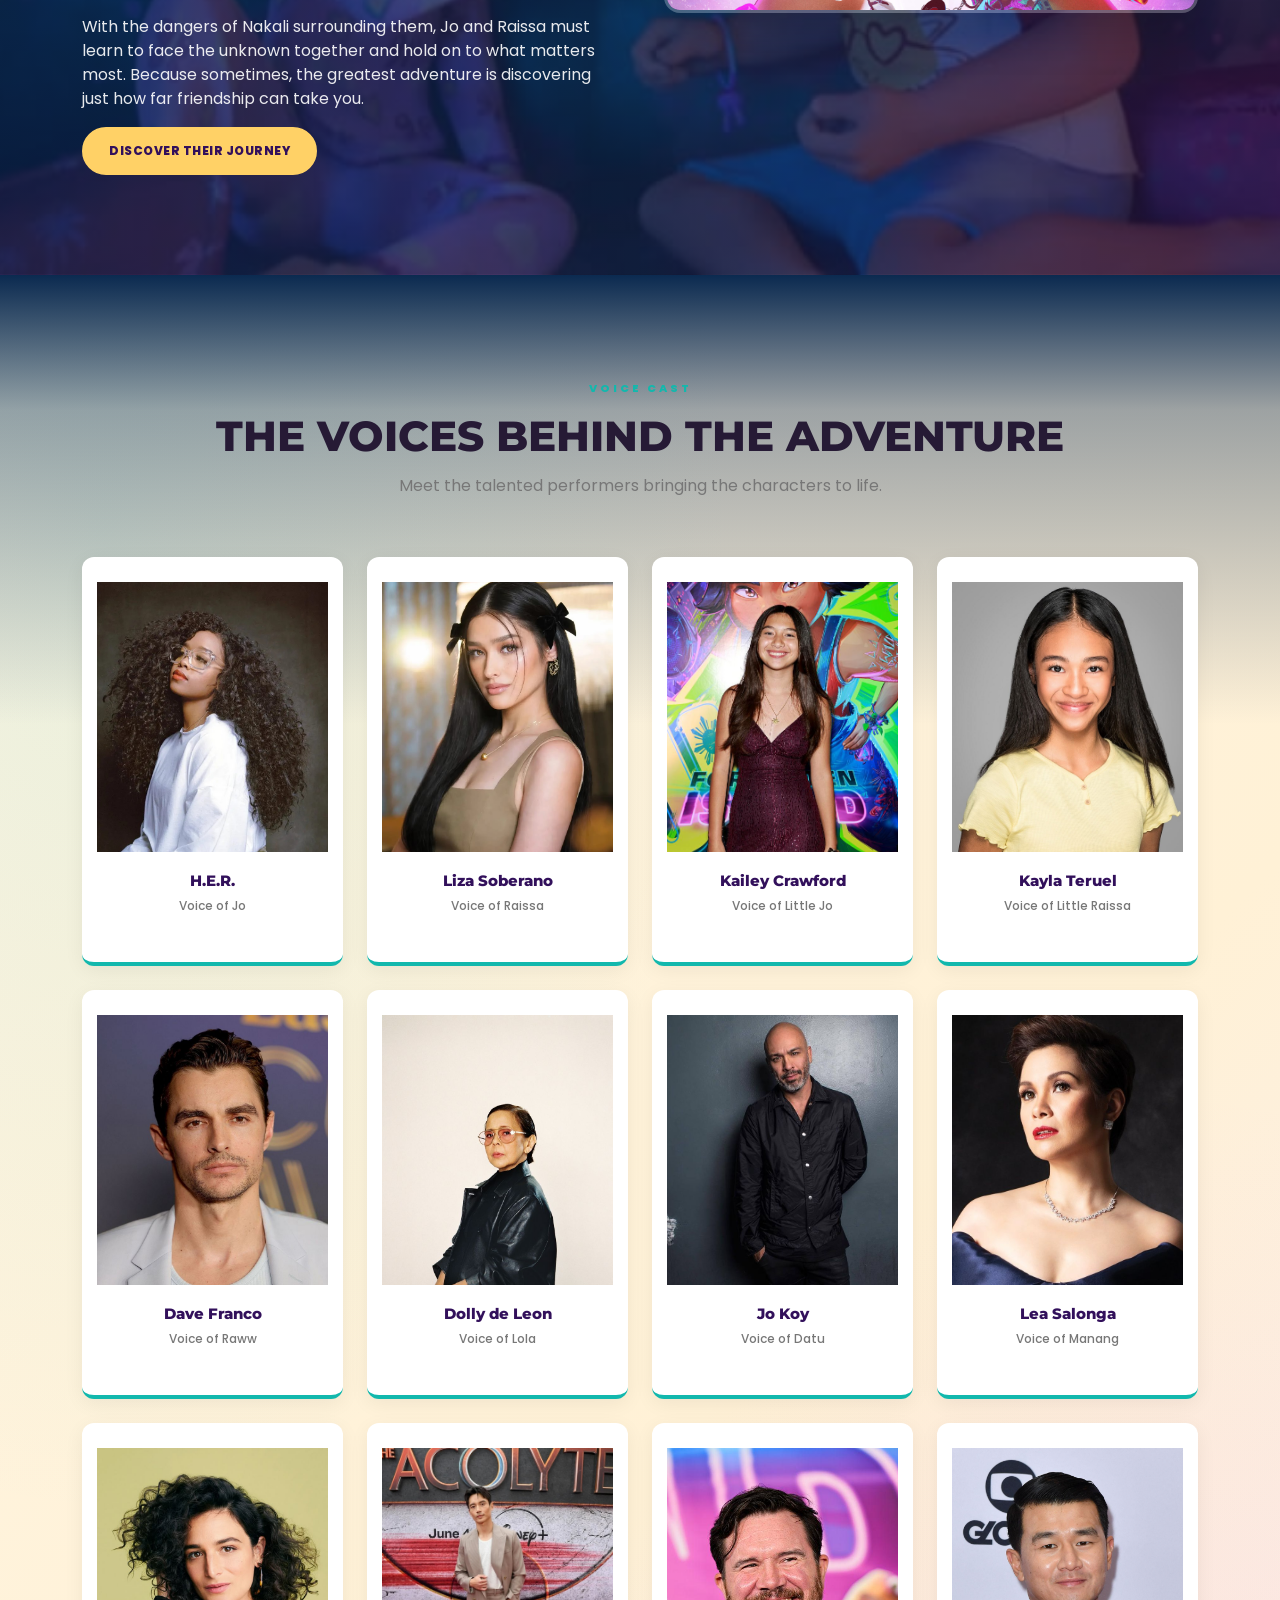
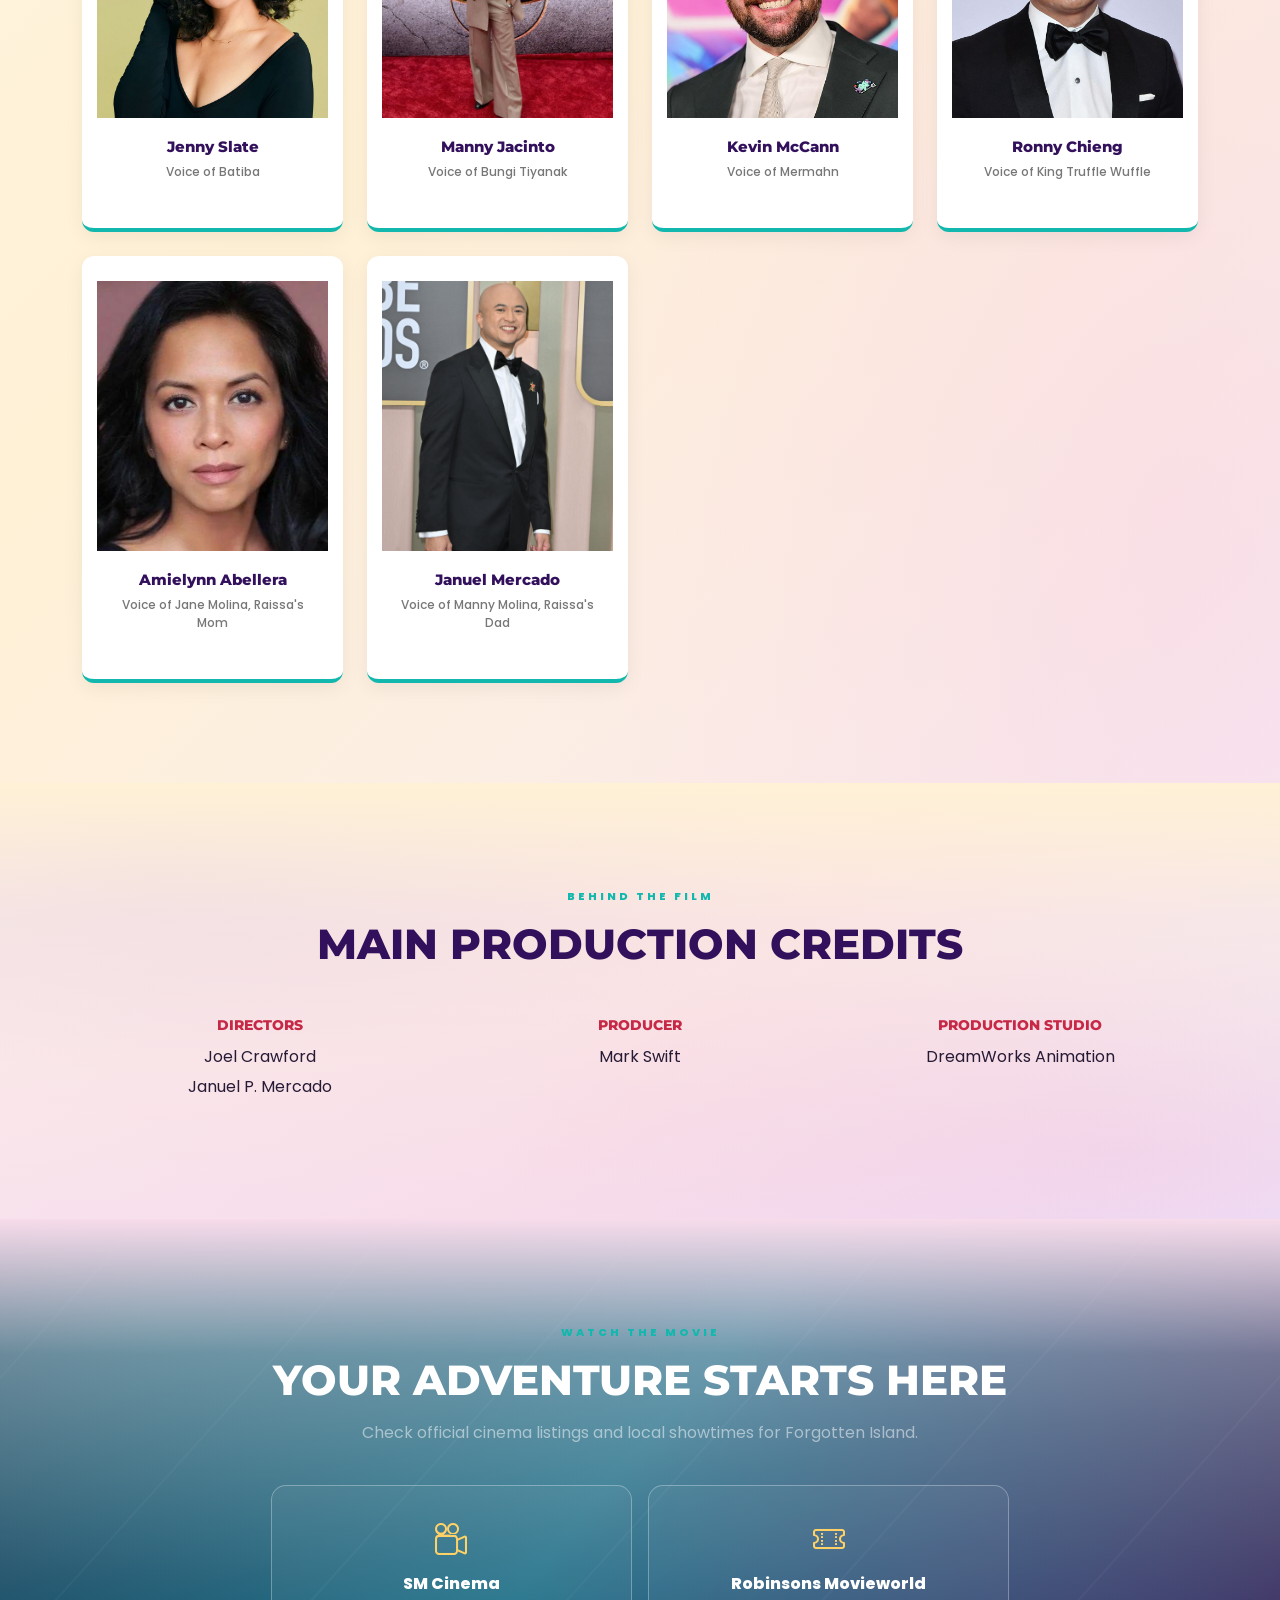
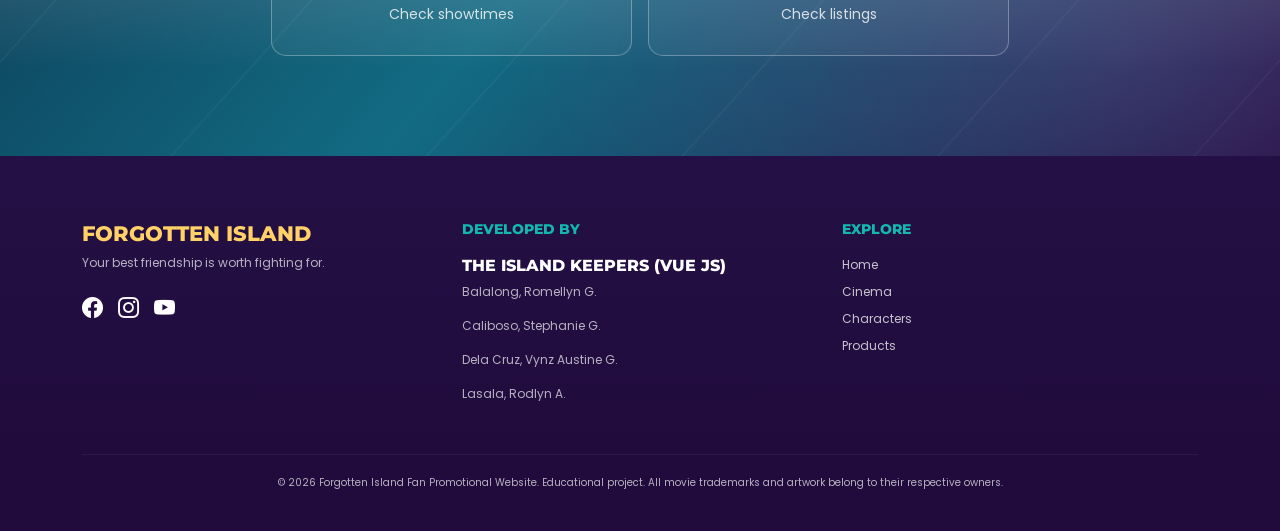
==== commit 665fba4b: "Update index.html" ====
--- a/WD1MCO_CS2B_BALALONG-CALIBOSO-DELACRUZ-LASALA/index.html
+++ b/WD1MCO_CS2B_BALALONG-CALIBOSO-DELACRUZ-LASALA/index.html
@@ -50,9 +50,14 @@
         <header class="hero-section">
 
             <!-- BACKGROUND VIDEO -->
-            <video class="hero-video" autoplay muted loop playsinline preload="metadata" poster="media/img/poster.jpg">
-                <source src="media/videos/WD1MCO_CS2B_BALALONG-CALIBOSO-DELACRUZ-LASALA_forgotten_island_trailer.mp4" type="video/mp4">
-            </video>
+           <div style="position:relative; width:100%; padding-bottom:56.25%; height:0; overflow:hidden; border-radius:12px;">
+                <iframe 
+                    src="https://www.youtube.com/embed/xvXs4GHUm1g?autoplay=1&mute=1&loop=1&playlist=xvXs4GHUm1g&controls=1"
+                    style="position:absolute; top:0; left:0; width:100%; height:100%; border:0;"
+                    allow="autoplay; encrypted-media; fullscreen"
+                    allowfullscreen>
+                </iframe>
+            </div>
             
             <!-- VIDEO OVERLAY -->
             <div class="hero-overlay"></div>
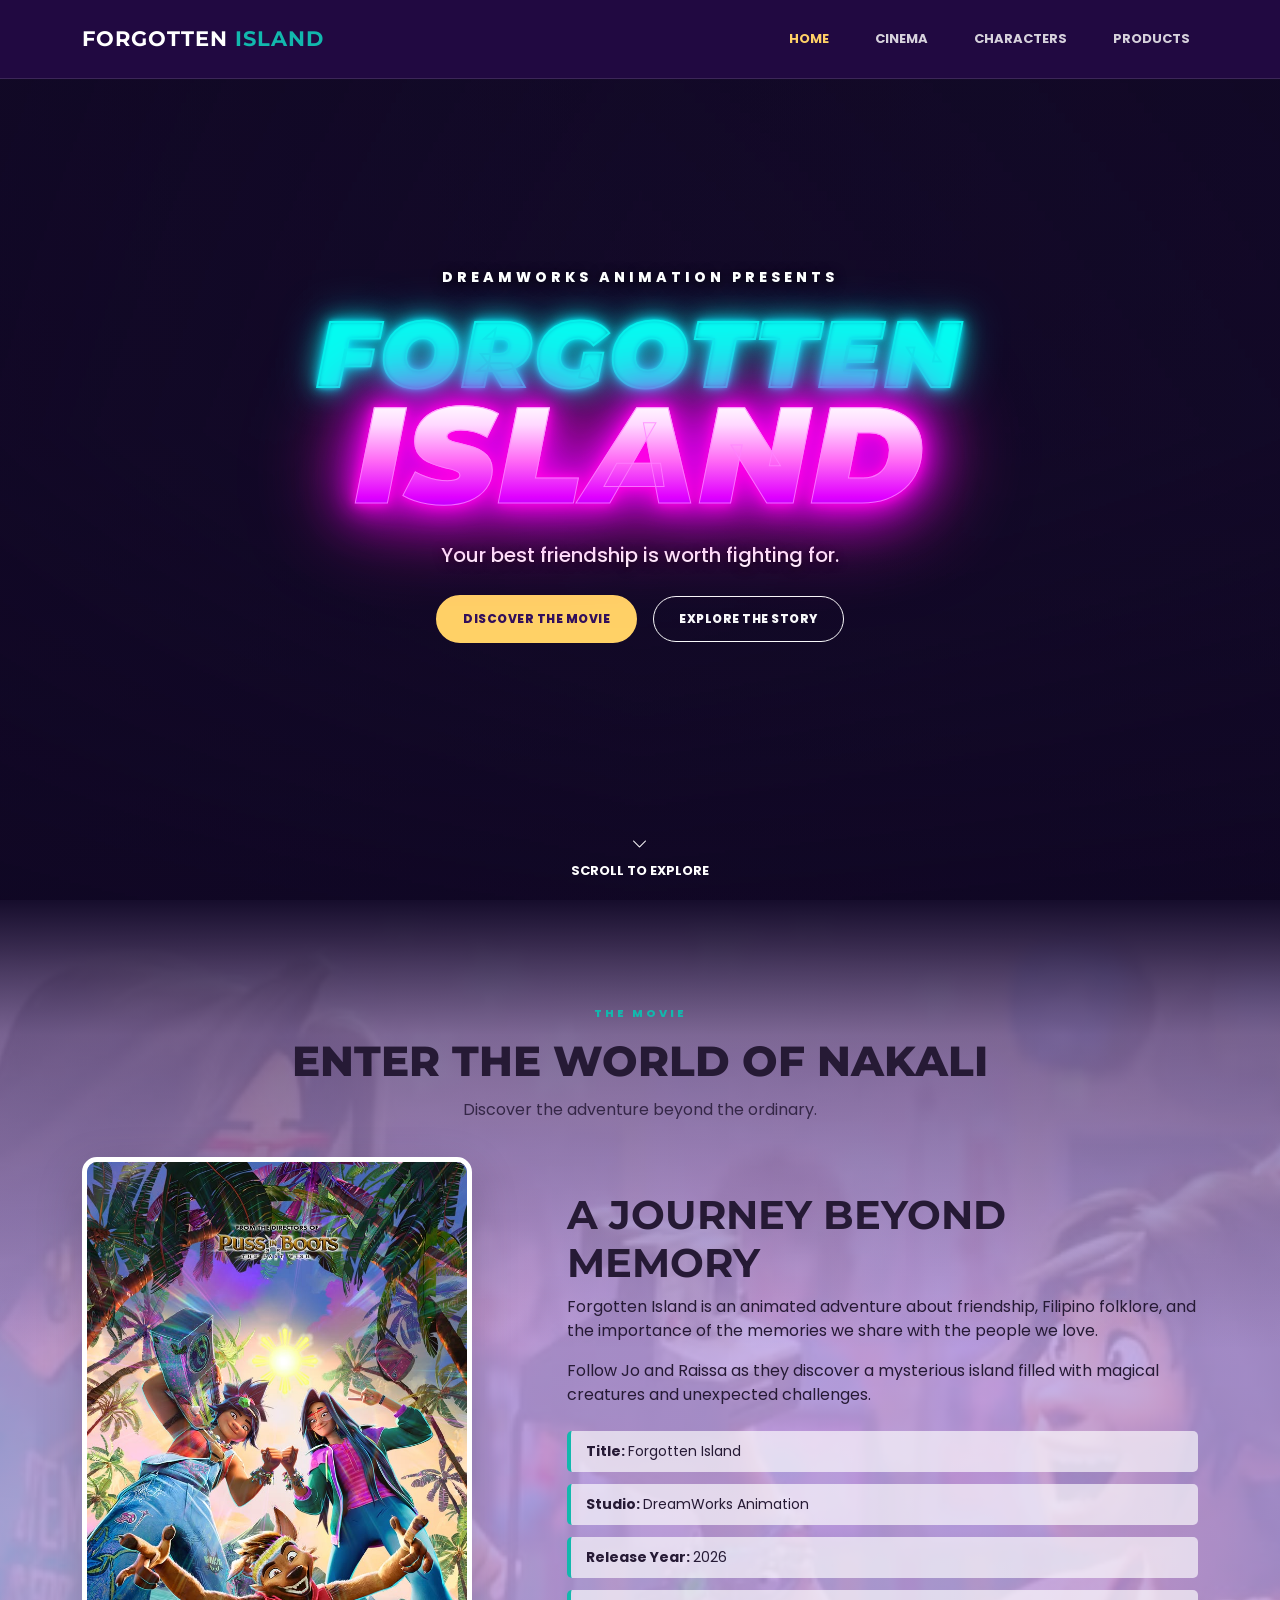
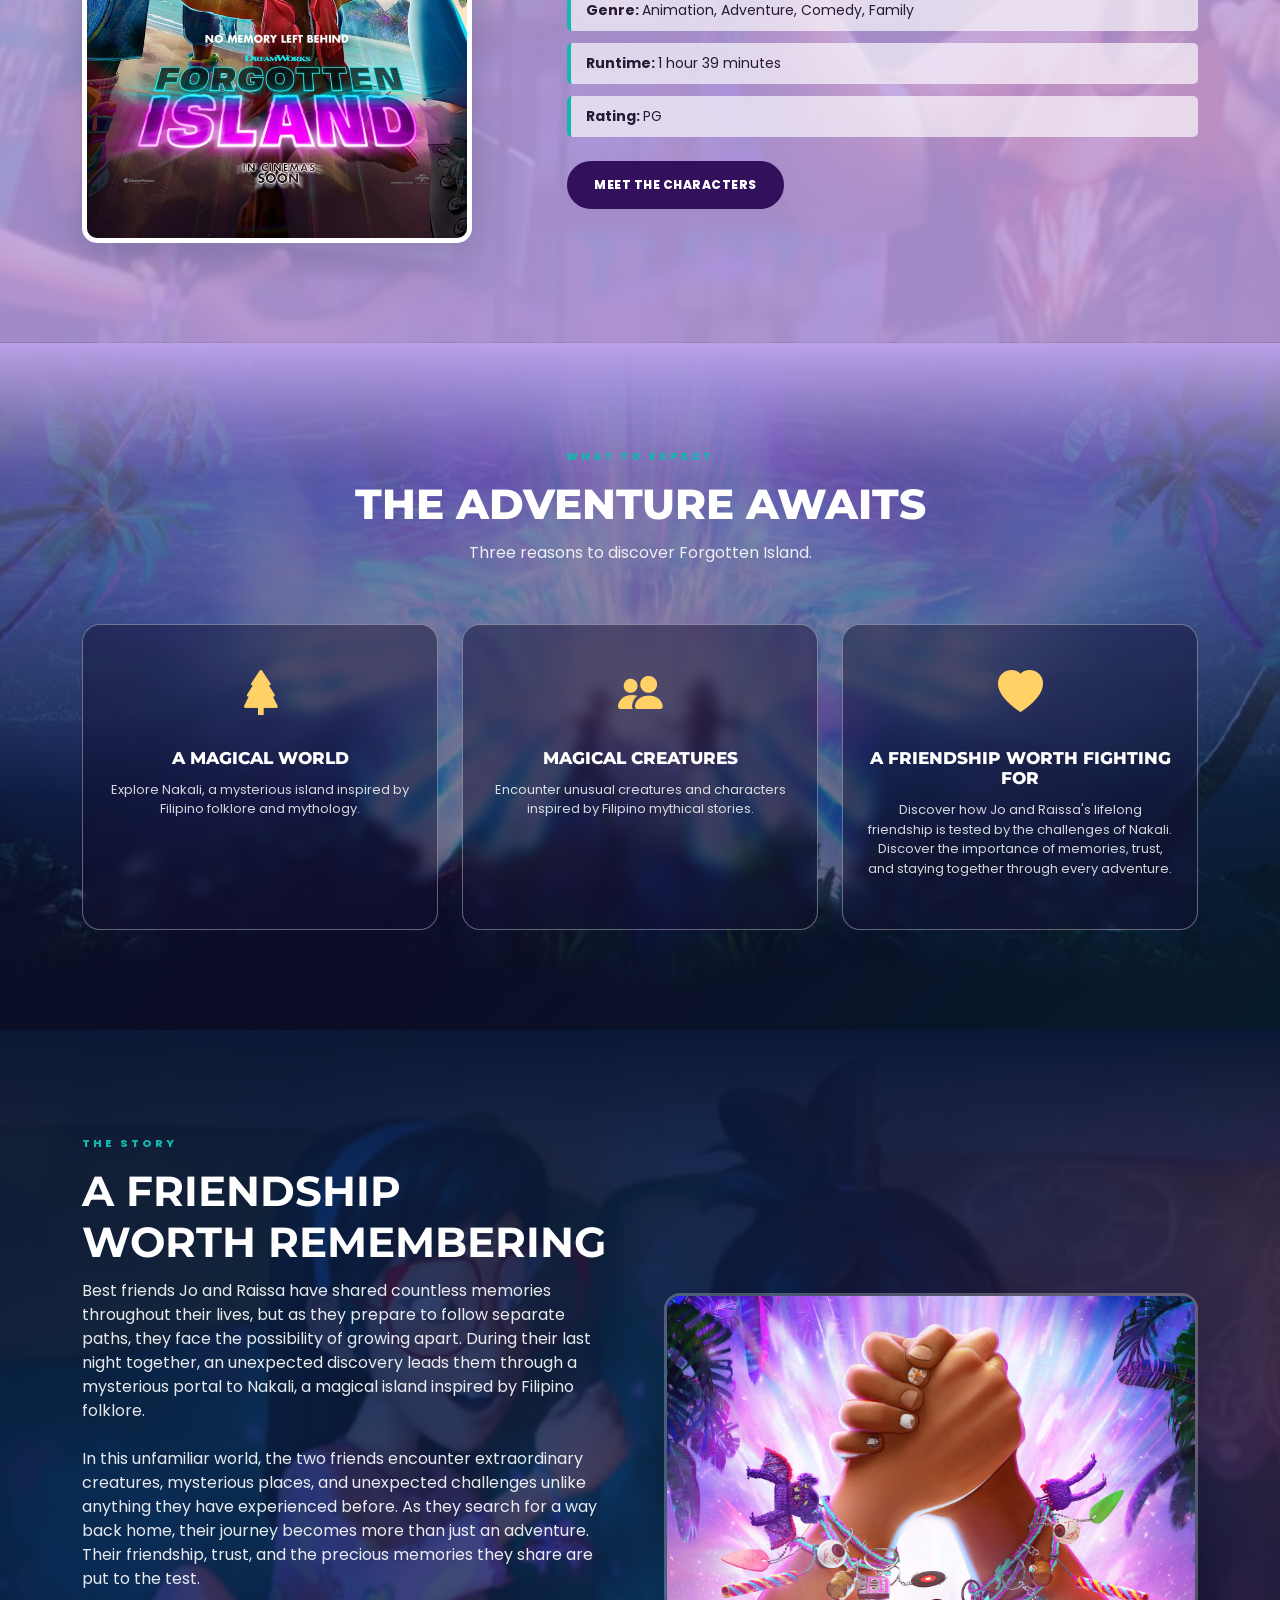
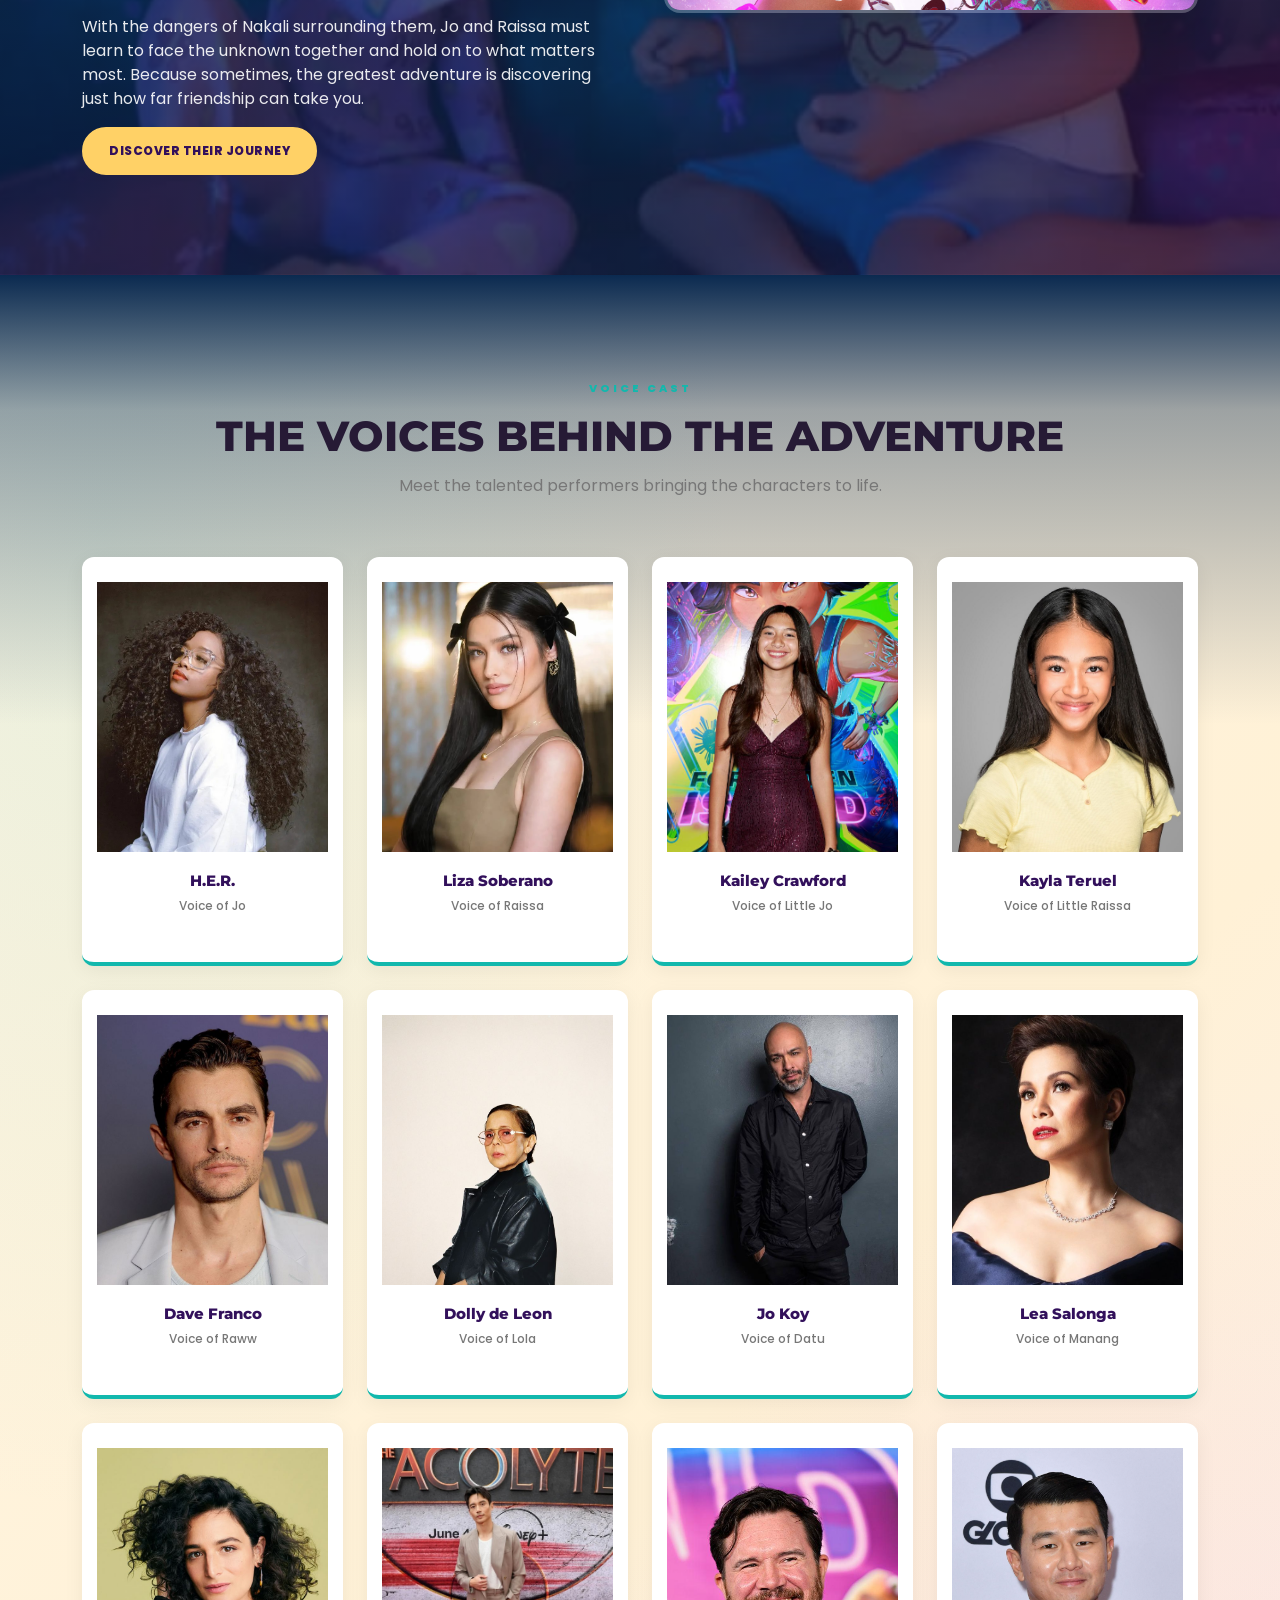
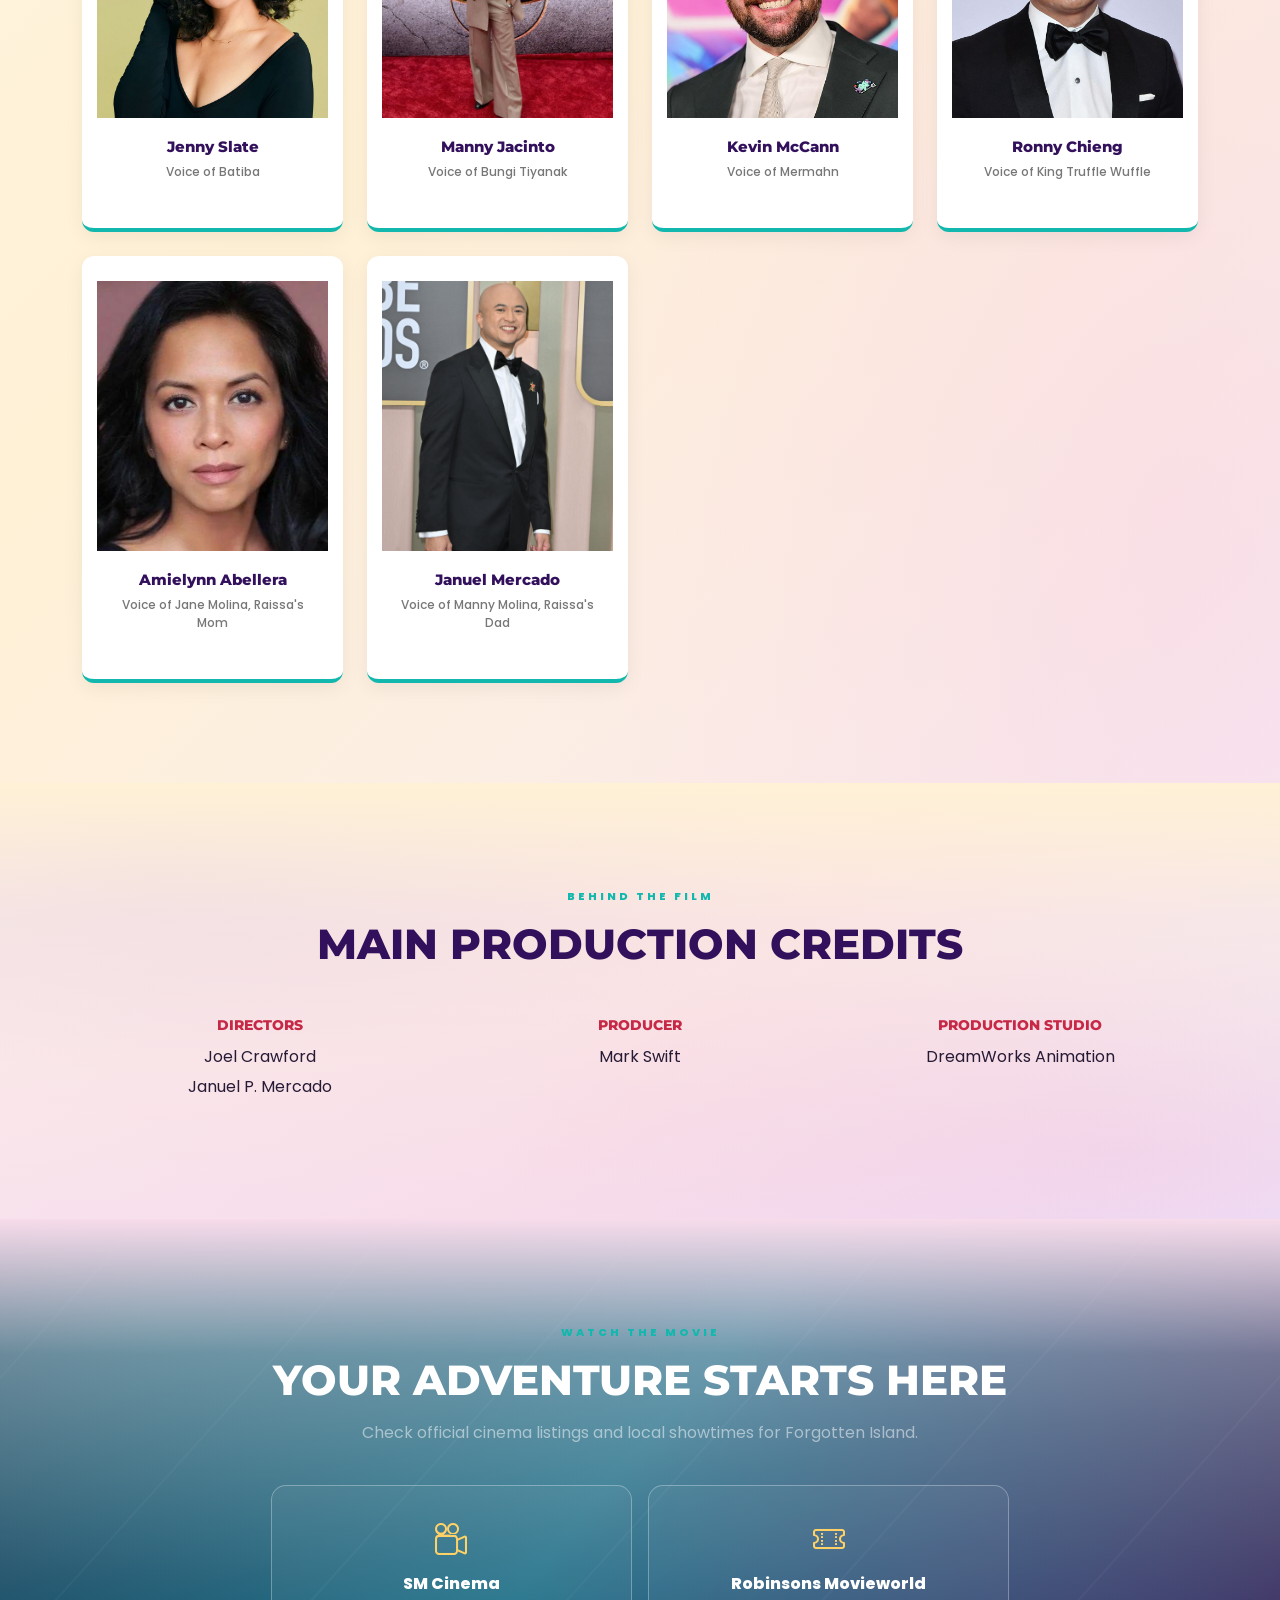
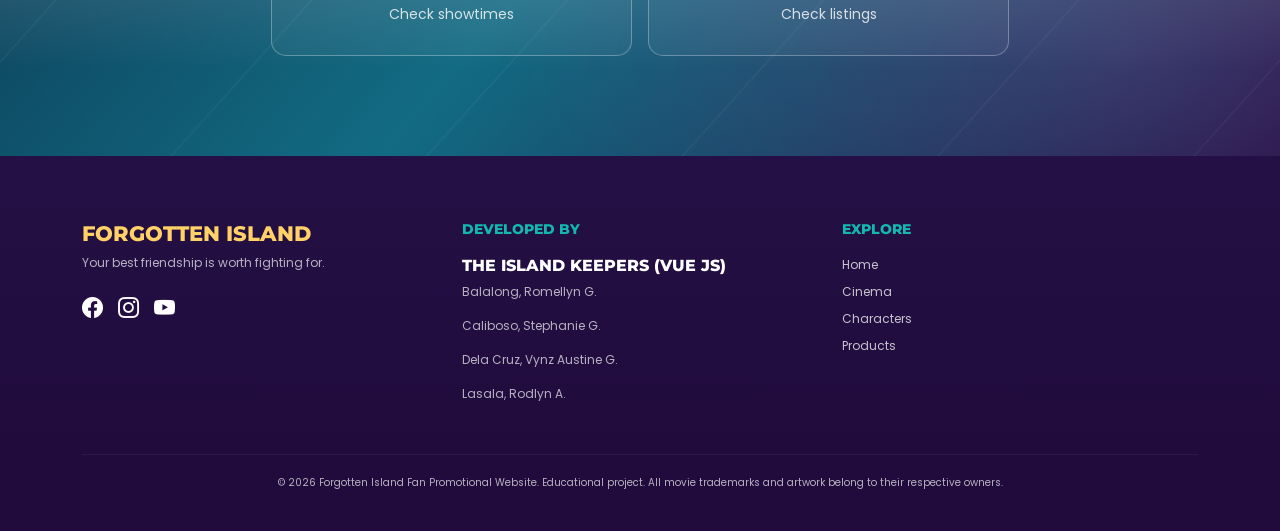
==== commit 921ff3a4: "Update index.html" ====
--- a/WD1MCO_CS2B_BALALONG-CALIBOSO-DELACRUZ-LASALA/index.html
+++ b/WD1MCO_CS2B_BALALONG-CALIBOSO-DELACRUZ-LASALA/index.html
@@ -50,12 +50,11 @@
         <header class="hero-section">
 
             <!-- BACKGROUND VIDEO -->
-           <div style="position:relative; width:100%; padding-bottom:56.25%; height:0; overflow:hidden; border-radius:12px;">
+           <div style="position:absolute; top:0; left:0; width:100%; height:100%; z-index:0; overflow:hidden; pointer-events:none;">
                 <iframe 
-                    src="https://www.youtube.com/embed/xvXs4GHUm1g?autoplay=1&mute=1&loop=1&playlist=xvXs4GHUm1g&controls=1"
-                    style="position:absolute; top:0; left:0; width:100%; height:100%; border:0;"
-                    allow="autoplay; encrypted-media; fullscreen"
-                    allowfullscreen>
+                    src="https://www.youtube.com/embed/xvXs4GHUm1g?autoplay=1&mute=1&loop=1&playlist=xvXs4GHUm1g&controls=0&modestbranding=1&showinfo=0&rel=0"
+                    style="width:100%; height:100%; border:0; transform:scale(1.4);"
+                    allow="autoplay; fullscreen">
                 </iframe>
             </div>
             
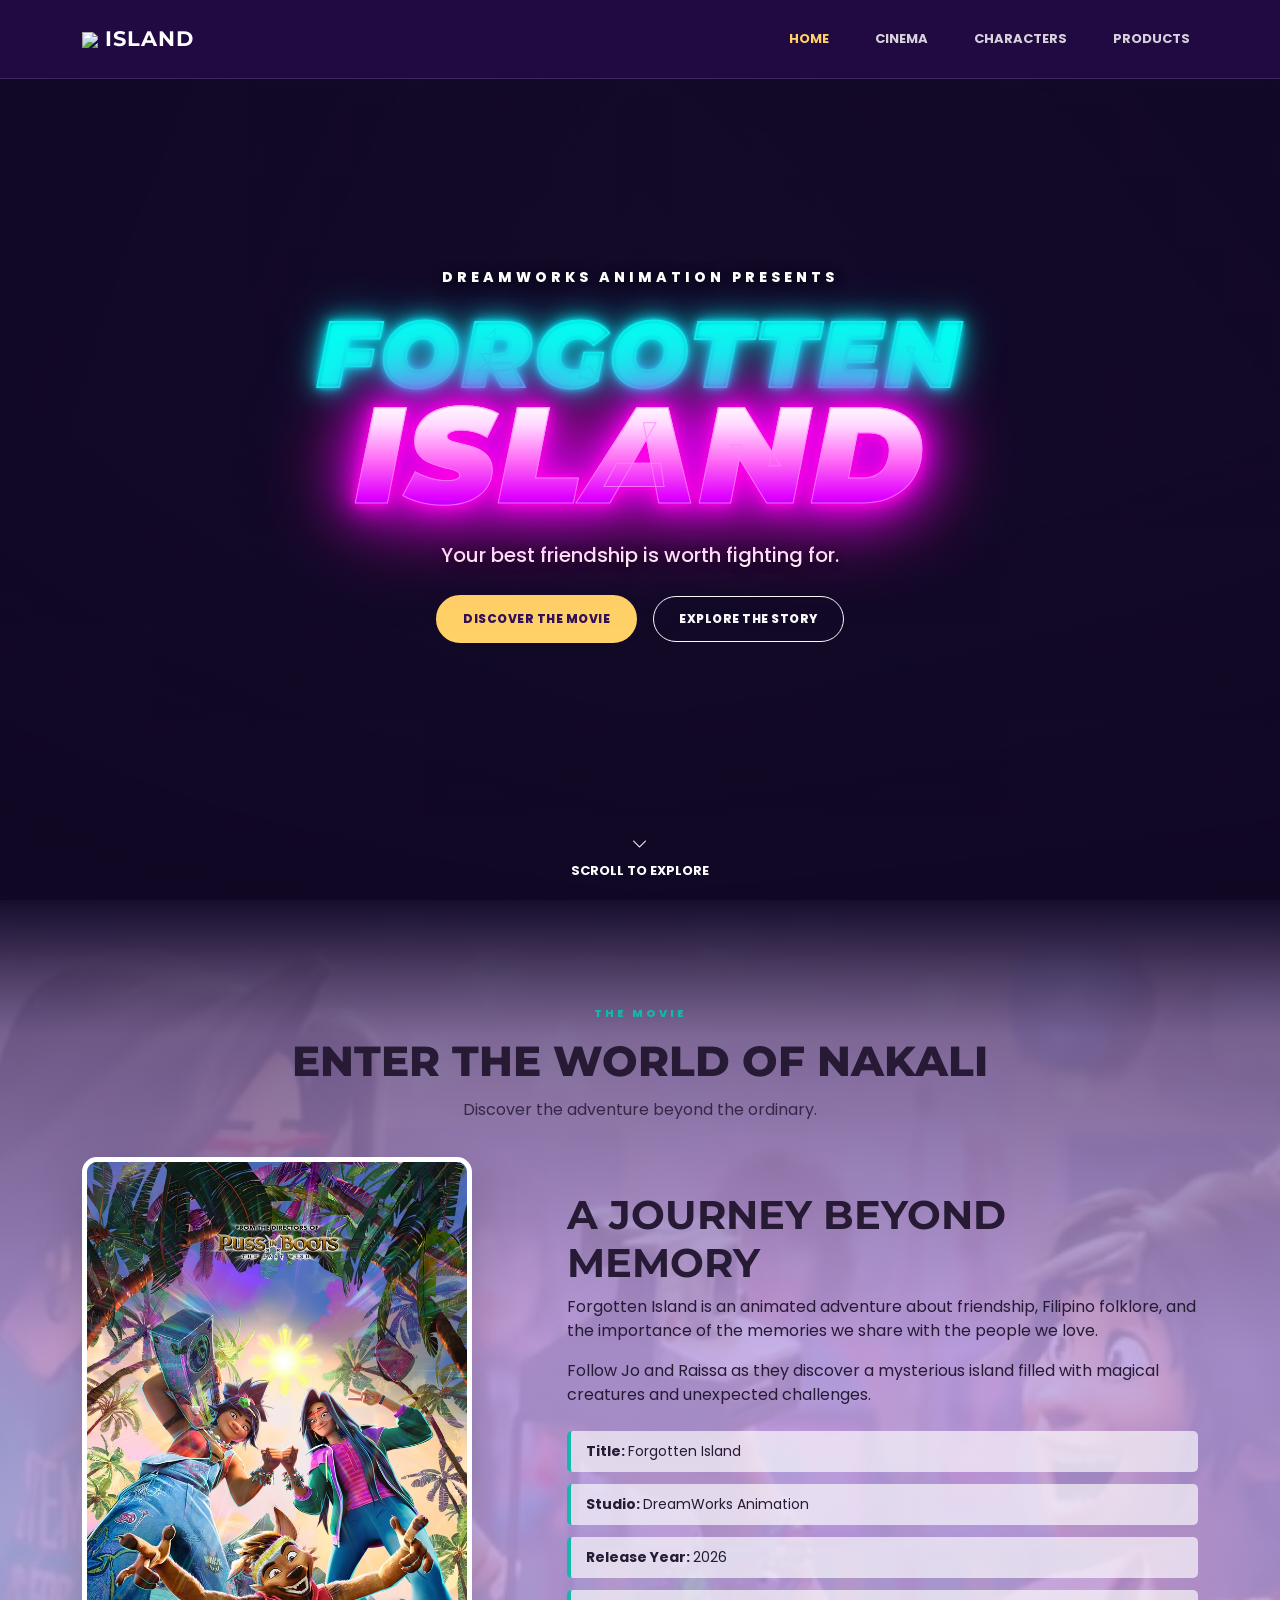
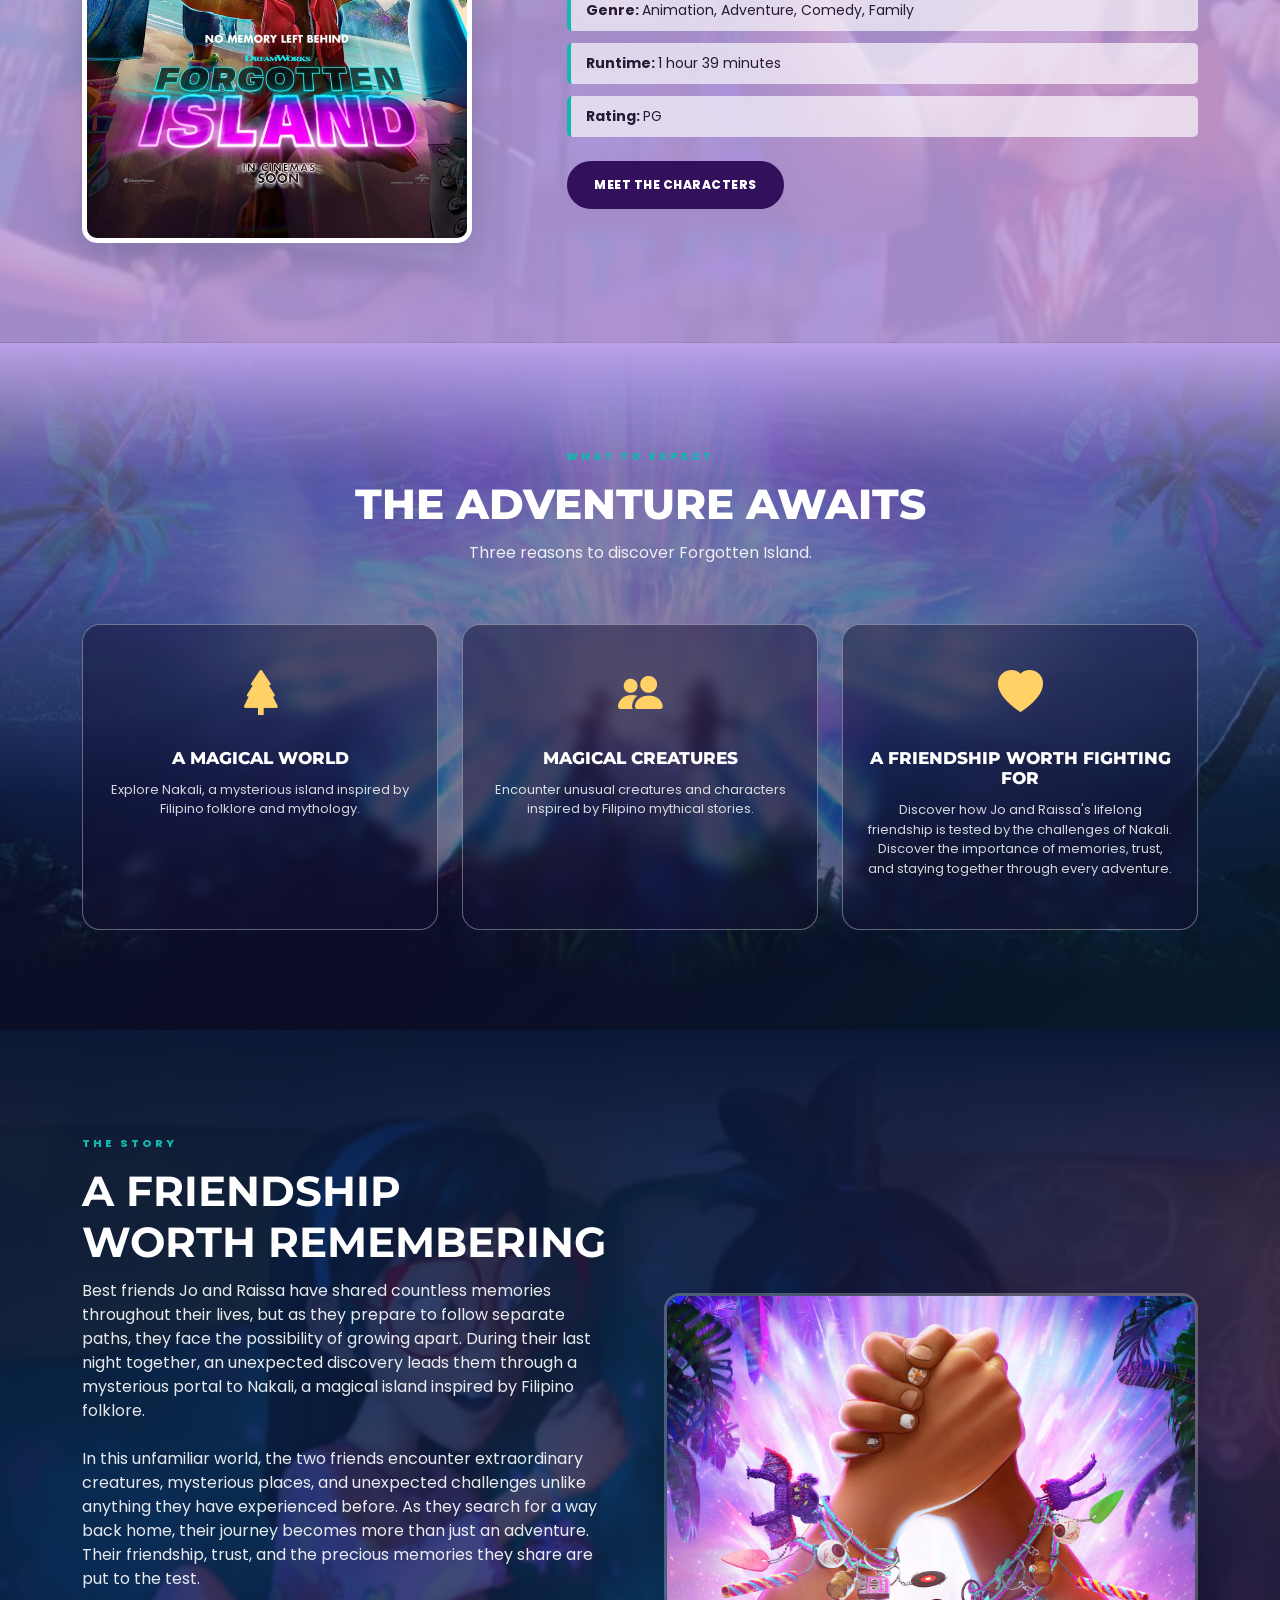
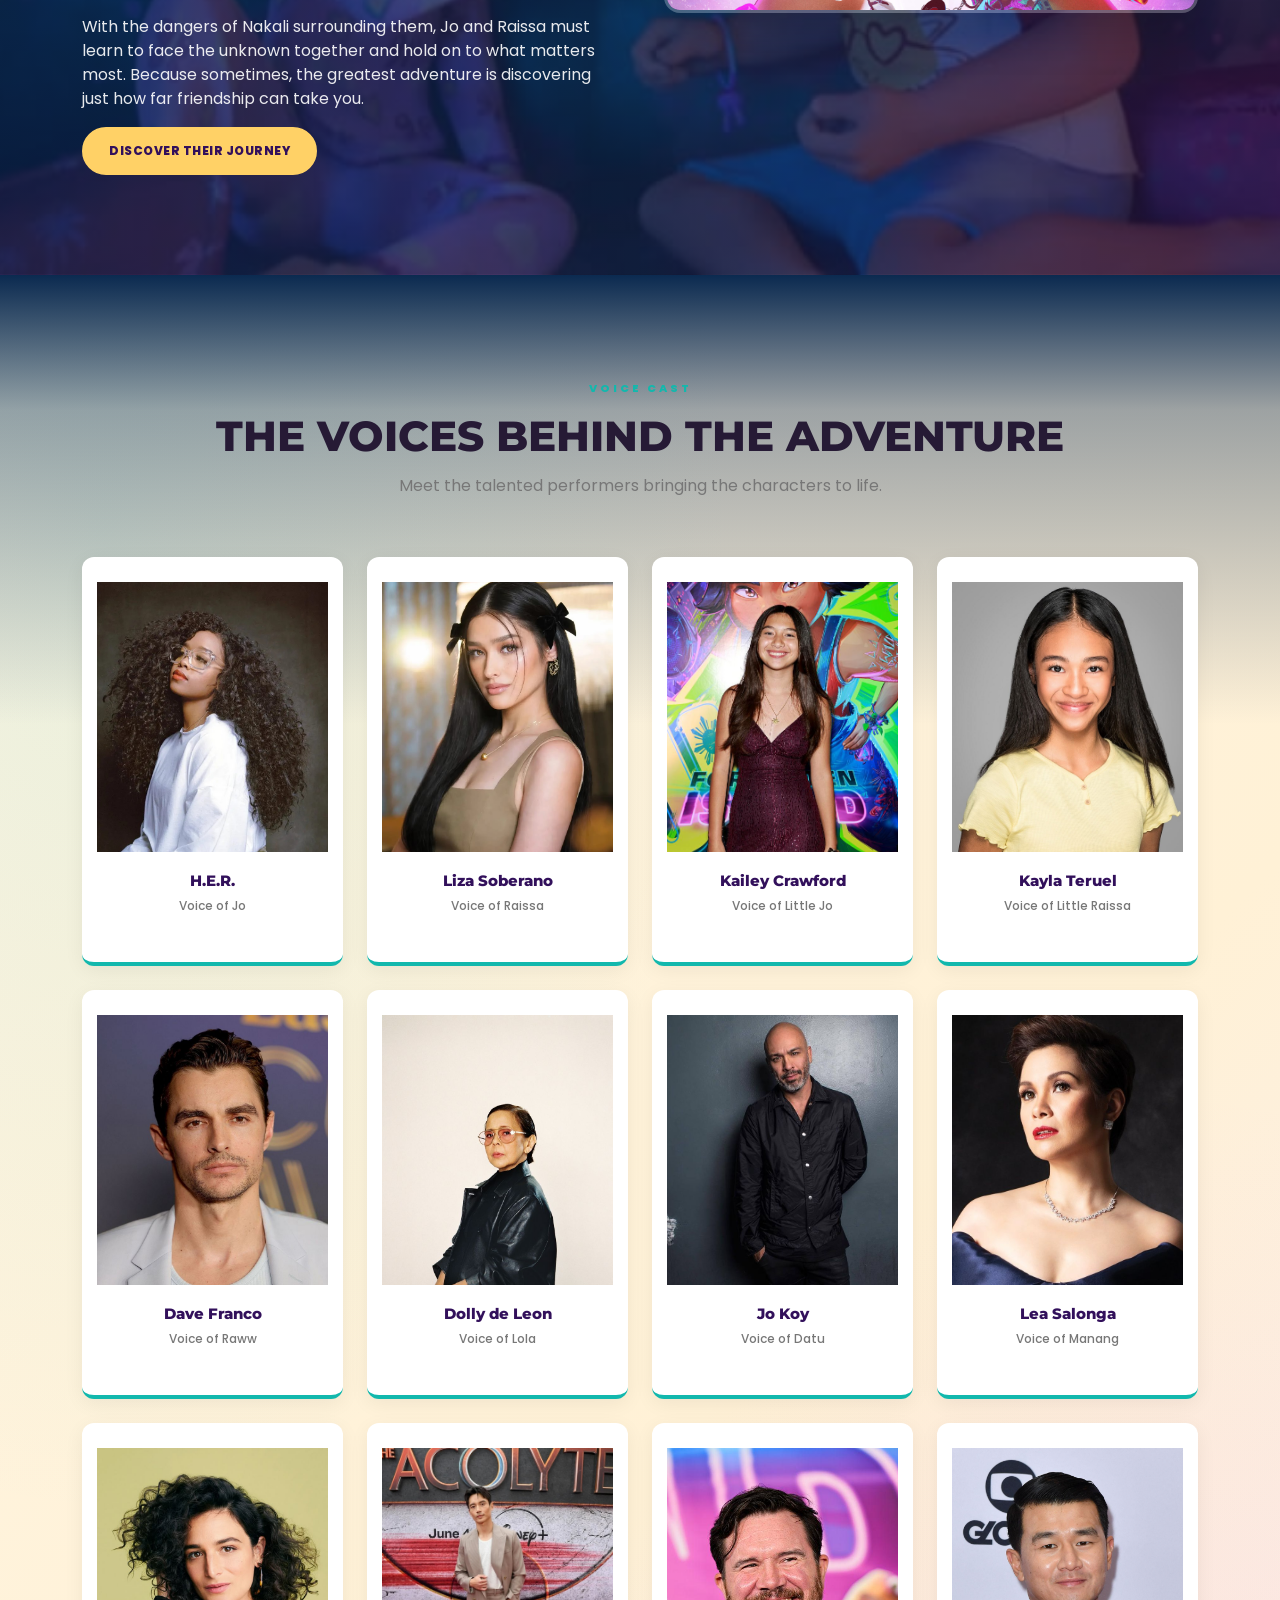
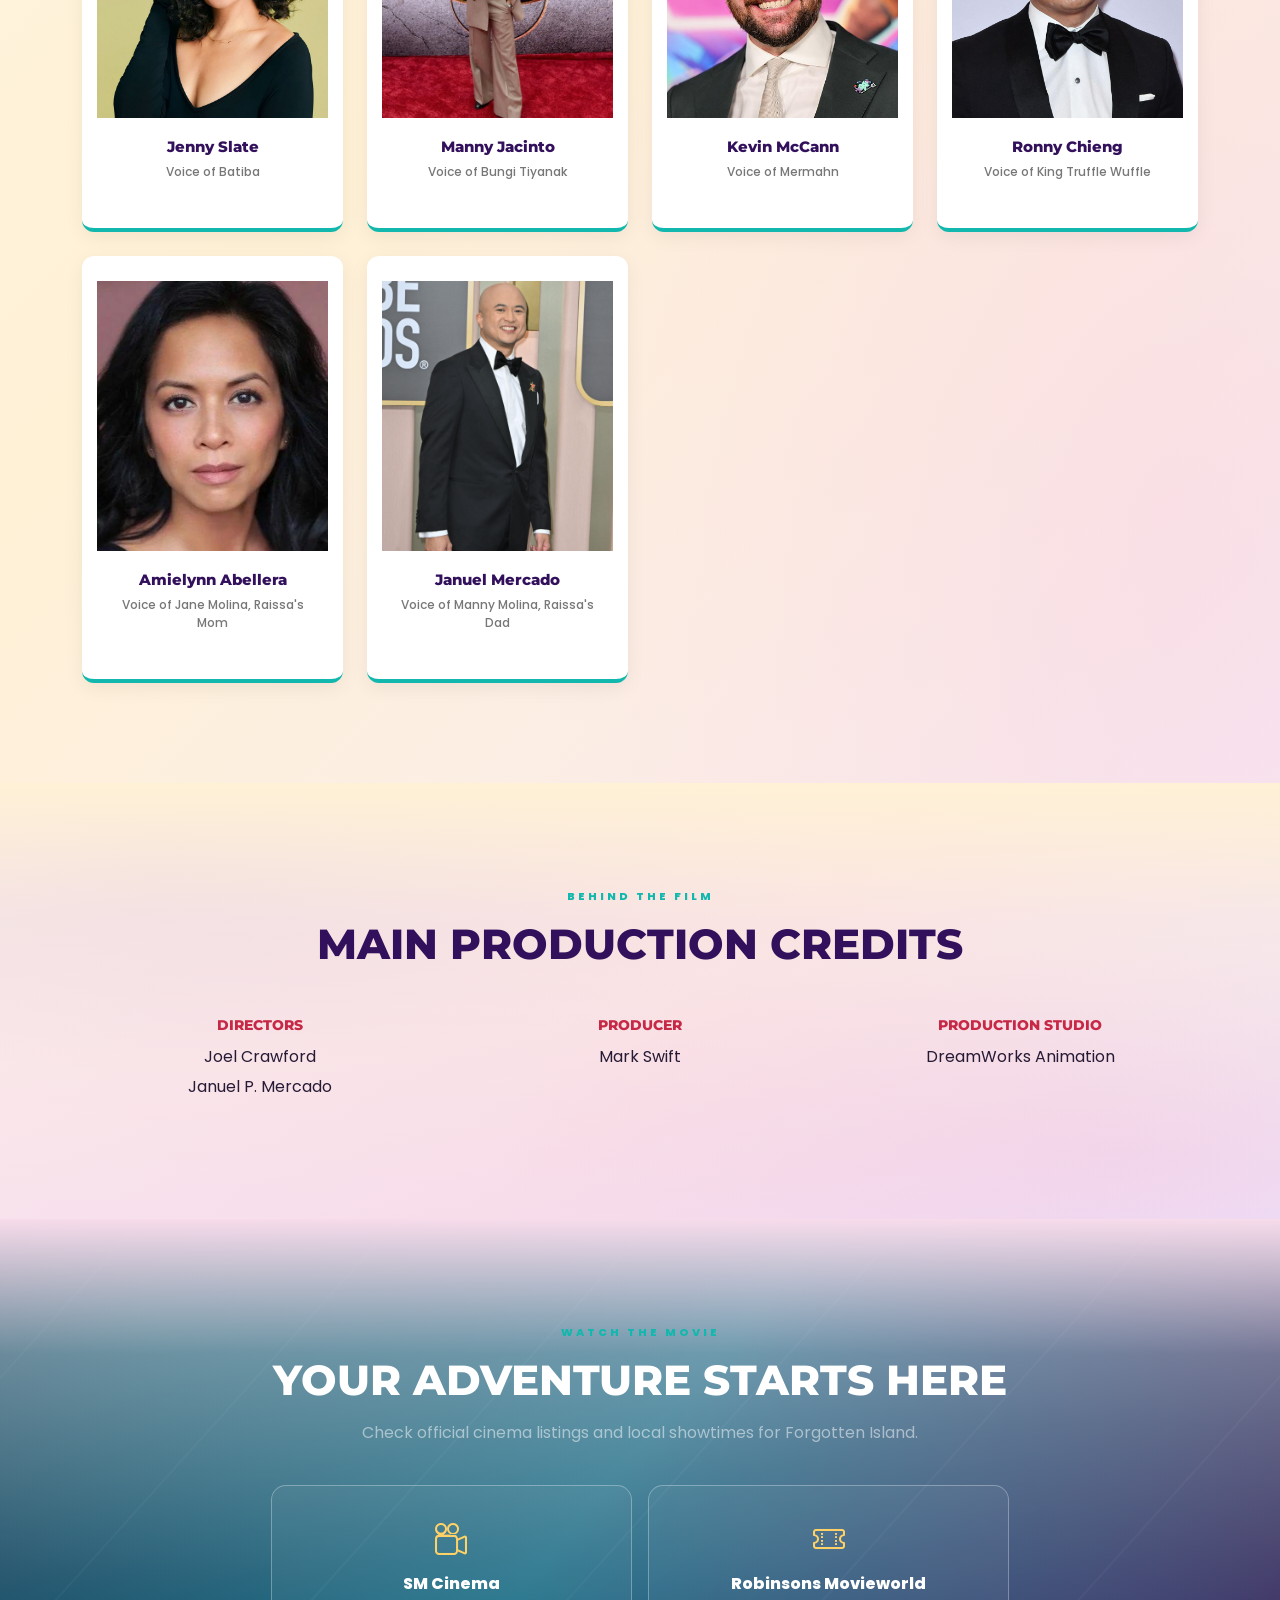
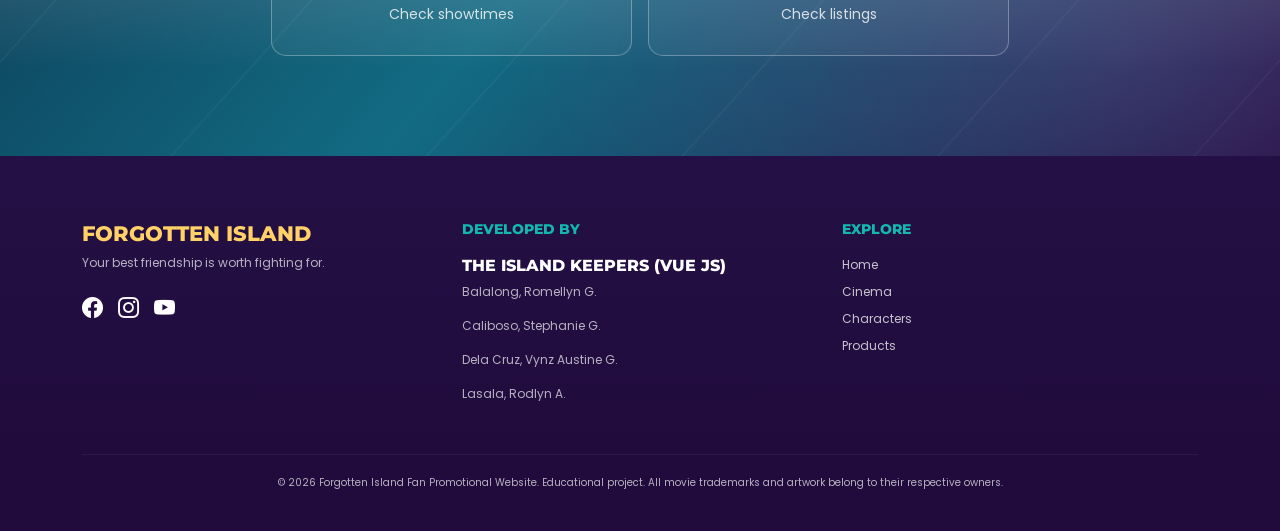
==== commit dc59e11e: "Added 1:1 square logo with tropical colorful background for website branding" ====
--- a/WD1MCO_CS2B_BALALONG-CALIBOSO-DELACRUZ-LASALA/index.html
+++ b/WD1MCO_CS2B_BALALONG-CALIBOSO-DELACRUZ-LASALA/index.html
@@ -19,6 +19,7 @@
         <nav class="navbar navbar-expand-lg navbar-dark fixed-top island-navbar">
             <div class="container">
                 <a class="navbar-brand fw-bold" href="index.html">
+                    <img src="media/img/forgotten-island-logo.png"
                     FORGOTTEN<span> ISLAND</span>
                 </a>
 
--- a/WD1MCO_CS2B_BALALONG-CALIBOSO-DELACRUZ-LASALA/rsc/css/styles.css
+++ b/WD1MCO_CS2B_BALALONG-CALIBOSO-DELACRUZ-LASALA/rsc/css/styles.css
@@ -52,6 +52,11 @@
 }
 img, video {
     max-width: 100%;
+}
+.website-logo {
+    width: 180px;
+    height: auto;
+    object-fit: contain;
 }
 
 /* === NAVIGATION BAR === */
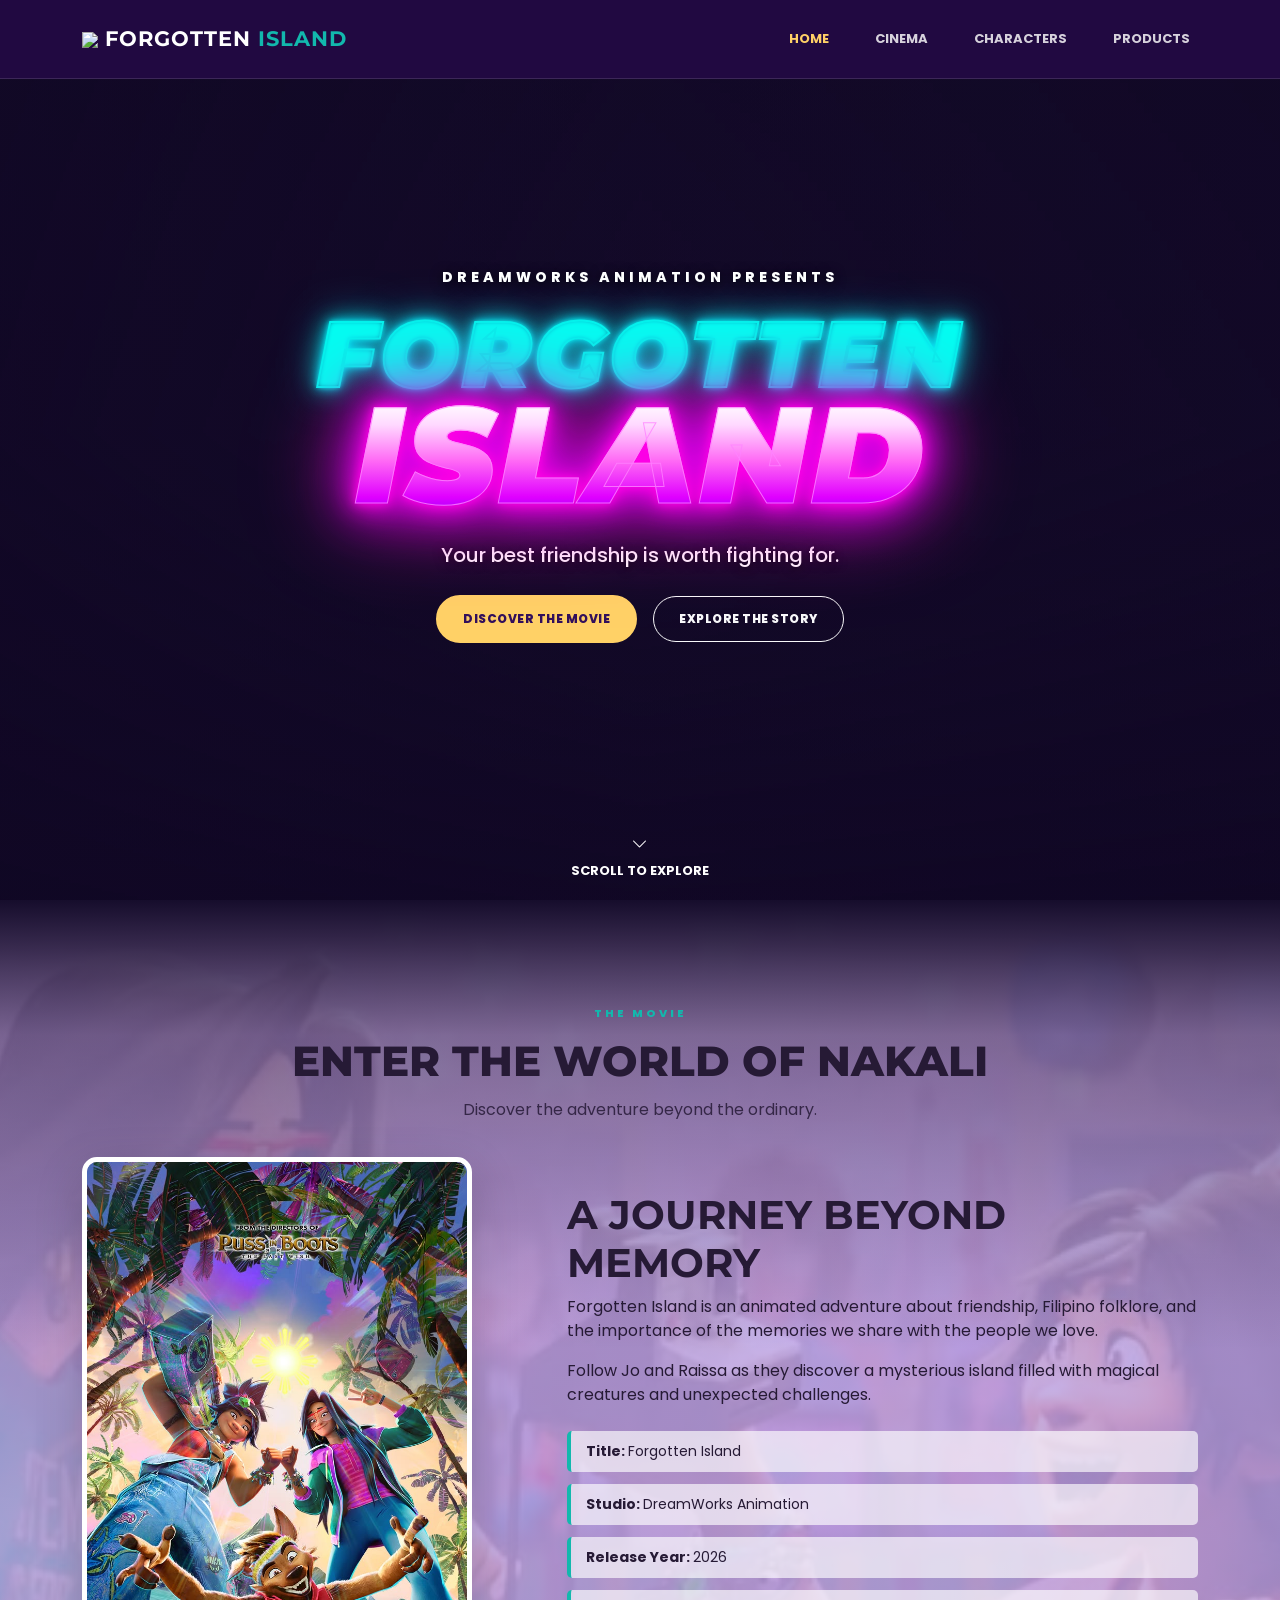
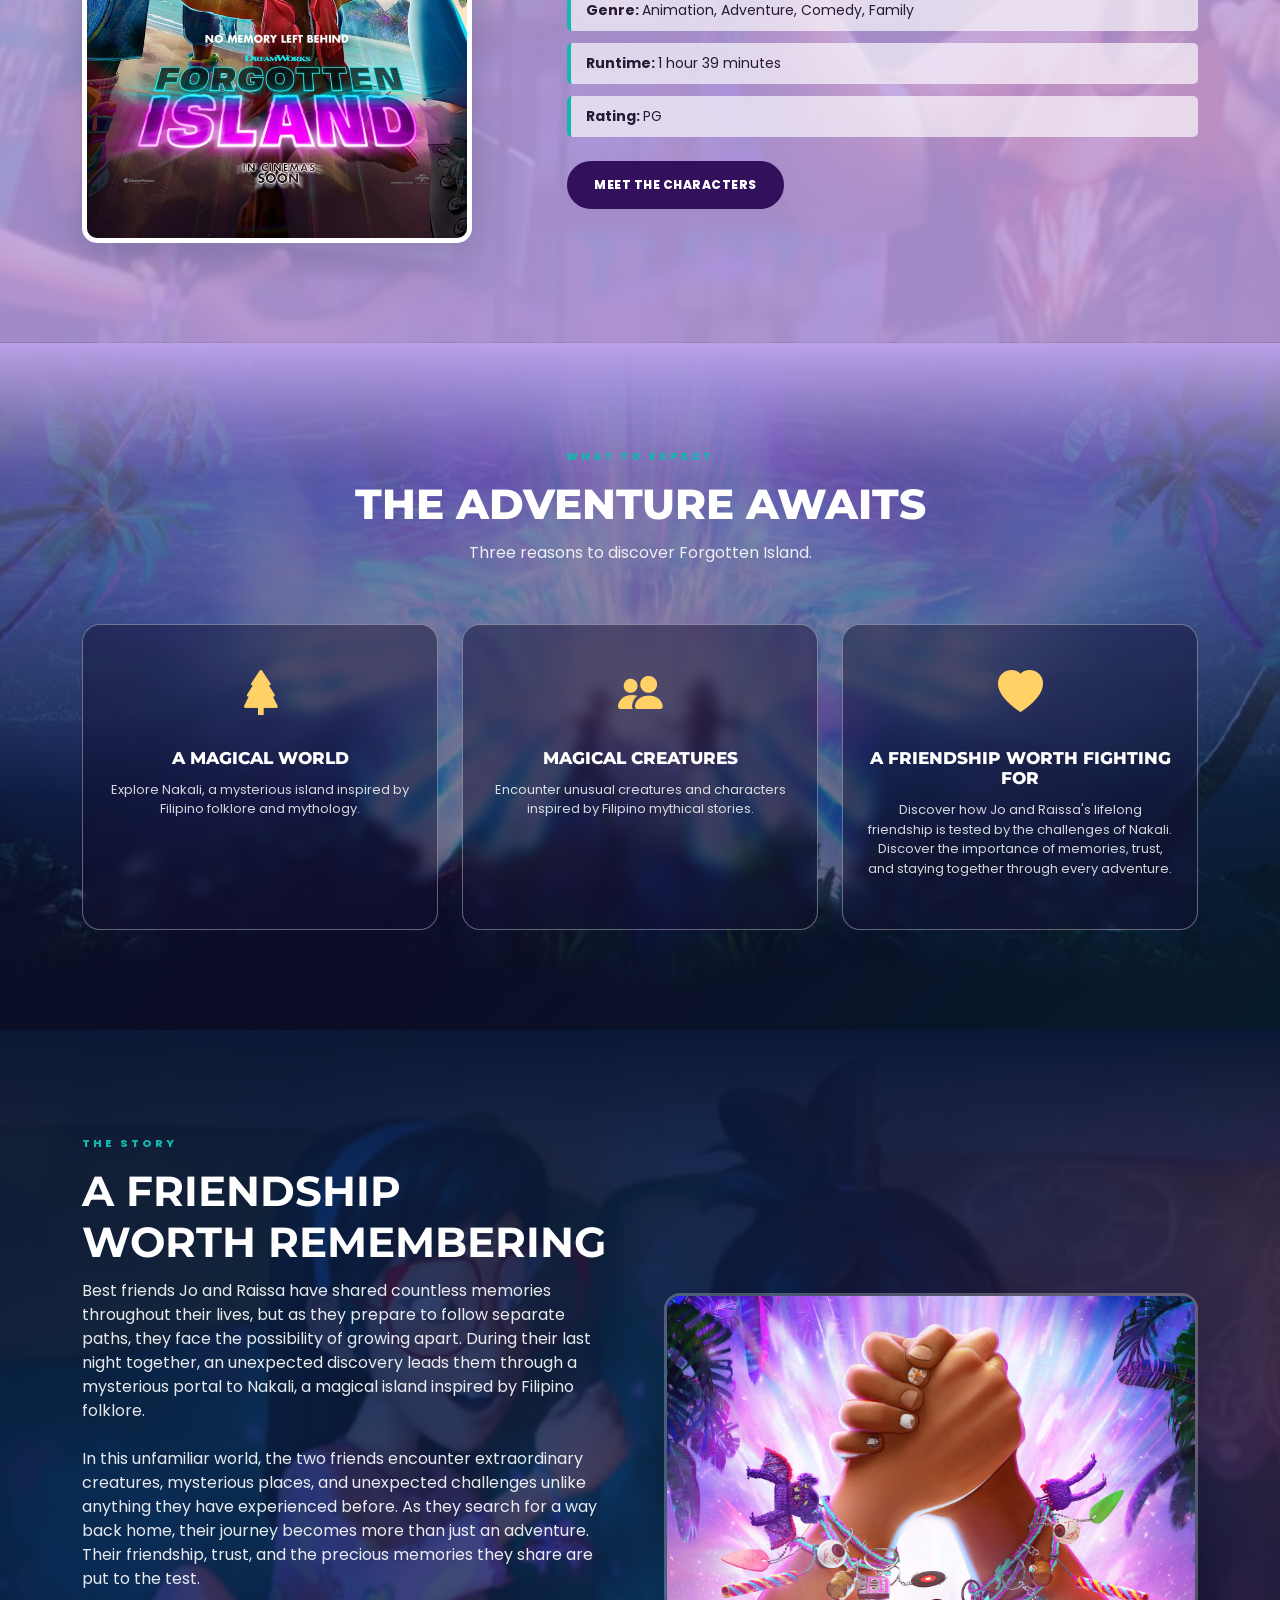
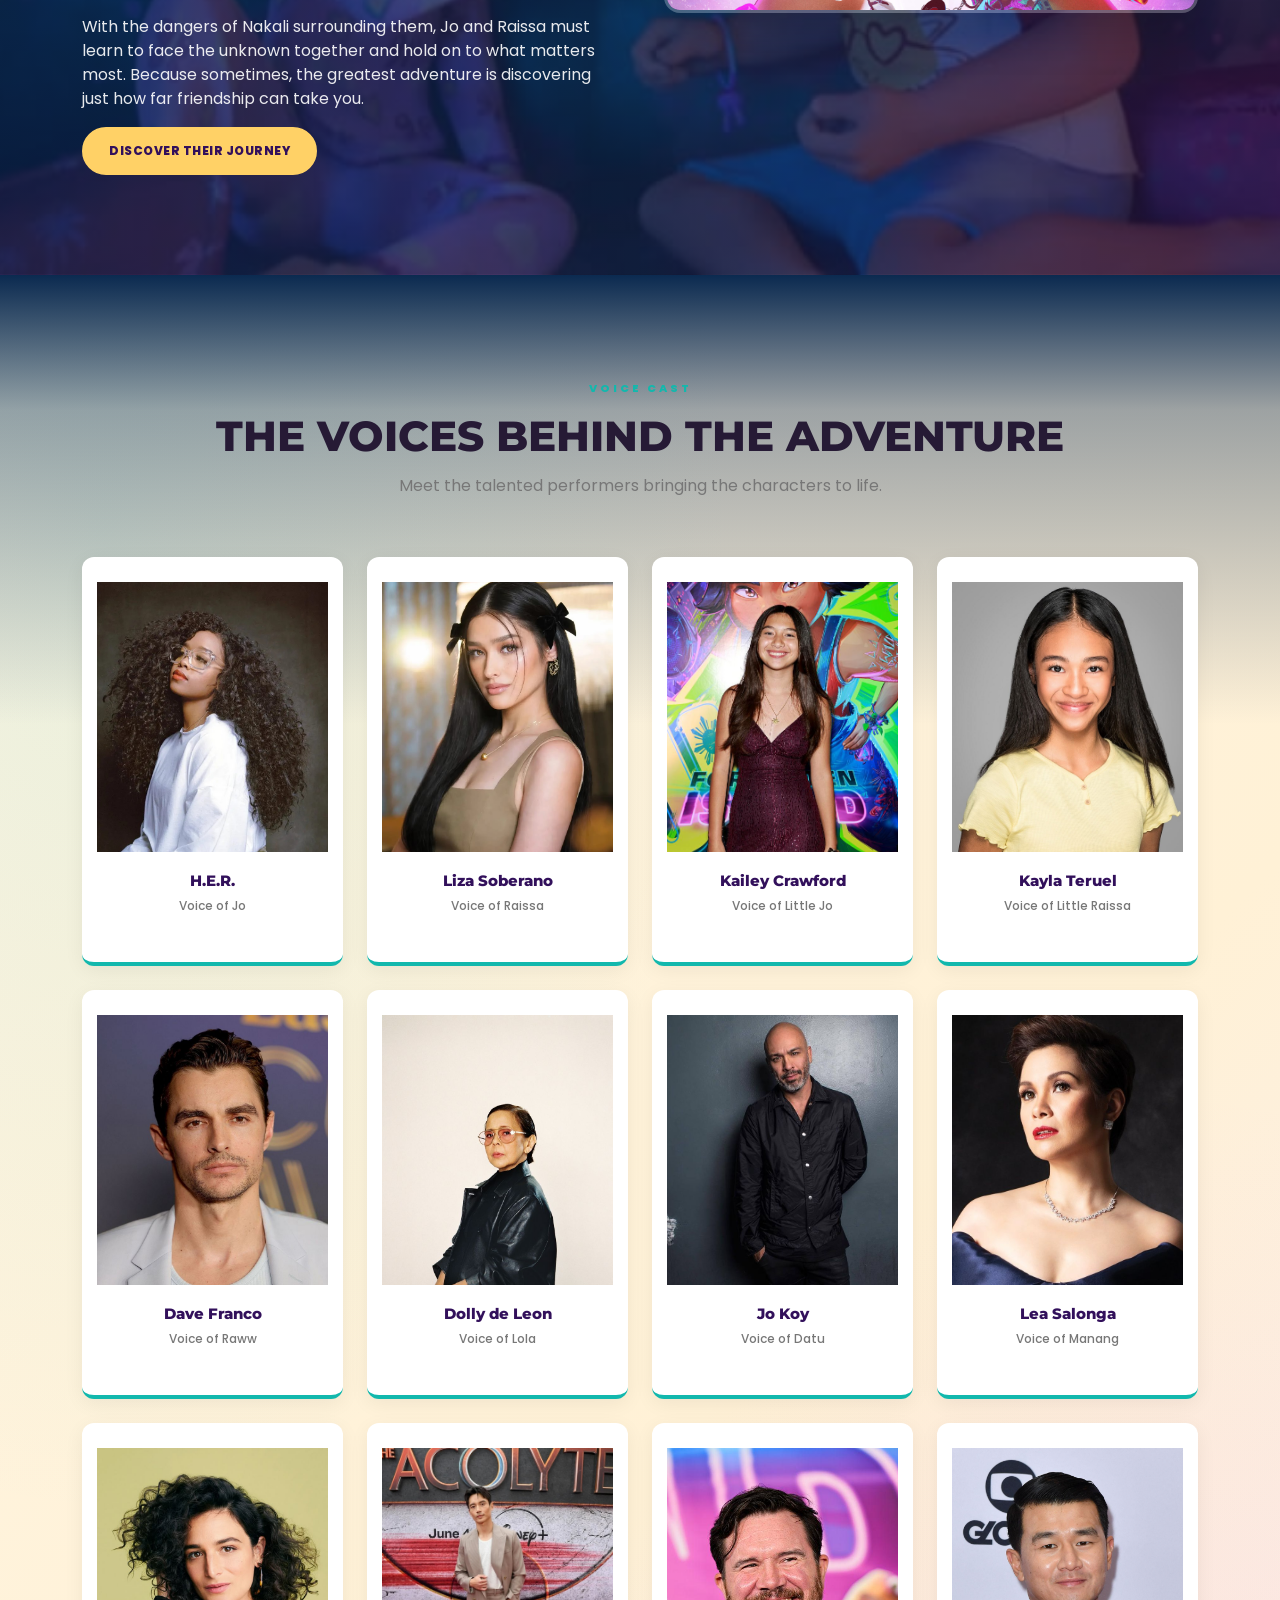
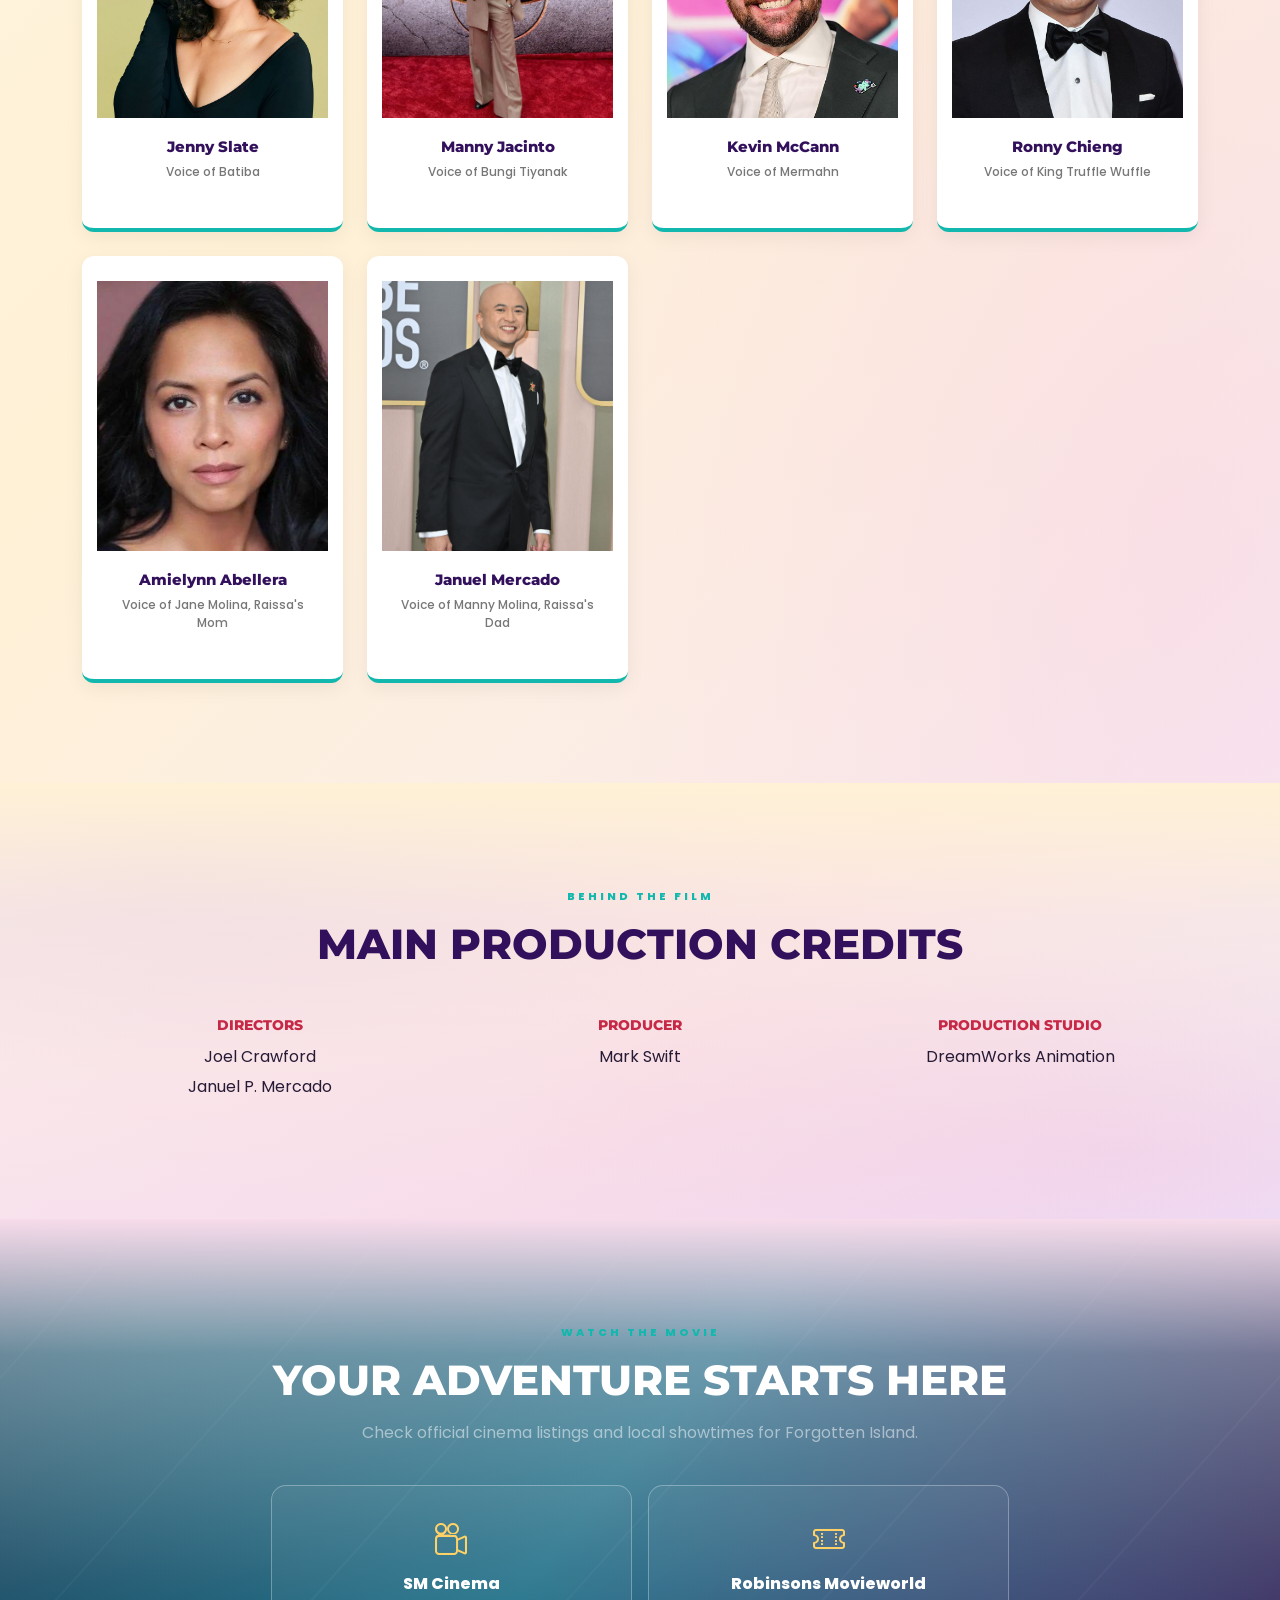
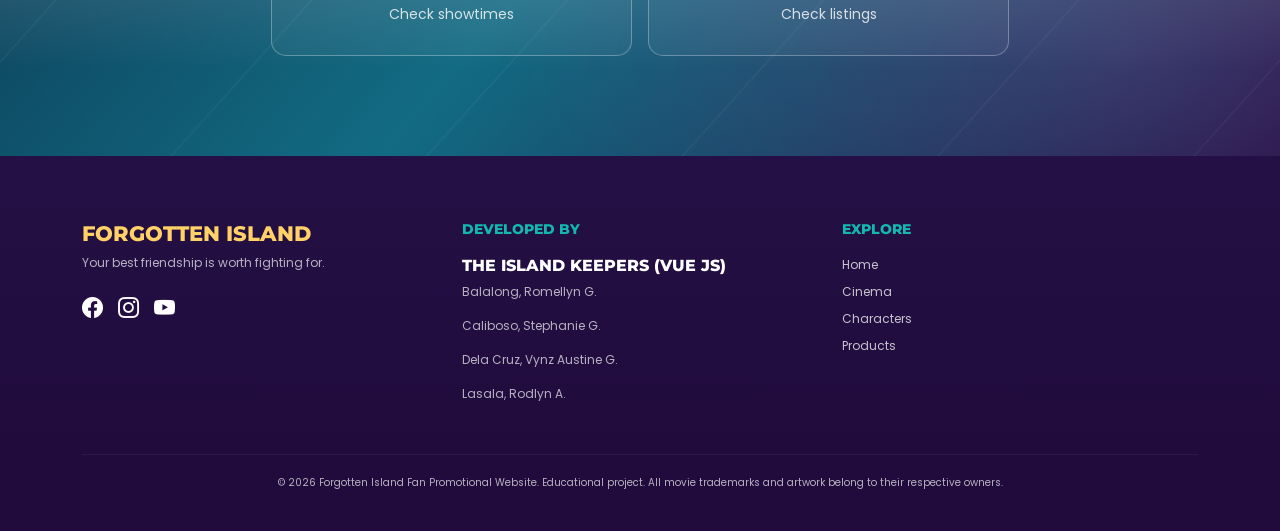
==== commit 1a44a998: "Update index.html" ====
--- a/WD1MCO_CS2B_BALALONG-CALIBOSO-DELACRUZ-LASALA/index.html
+++ b/WD1MCO_CS2B_BALALONG-CALIBOSO-DELACRUZ-LASALA/index.html
@@ -19,7 +19,7 @@
         <nav class="navbar navbar-expand-lg navbar-dark fixed-top island-navbar">
             <div class="container">
                 <a class="navbar-brand fw-bold" href="index.html">
-                    <img src="media/img/forgotten-island-logo.png"
+                    <img src="media/img/forgotten-island-logo.png">
                     FORGOTTEN<span> ISLAND</span>
                 </a>
 
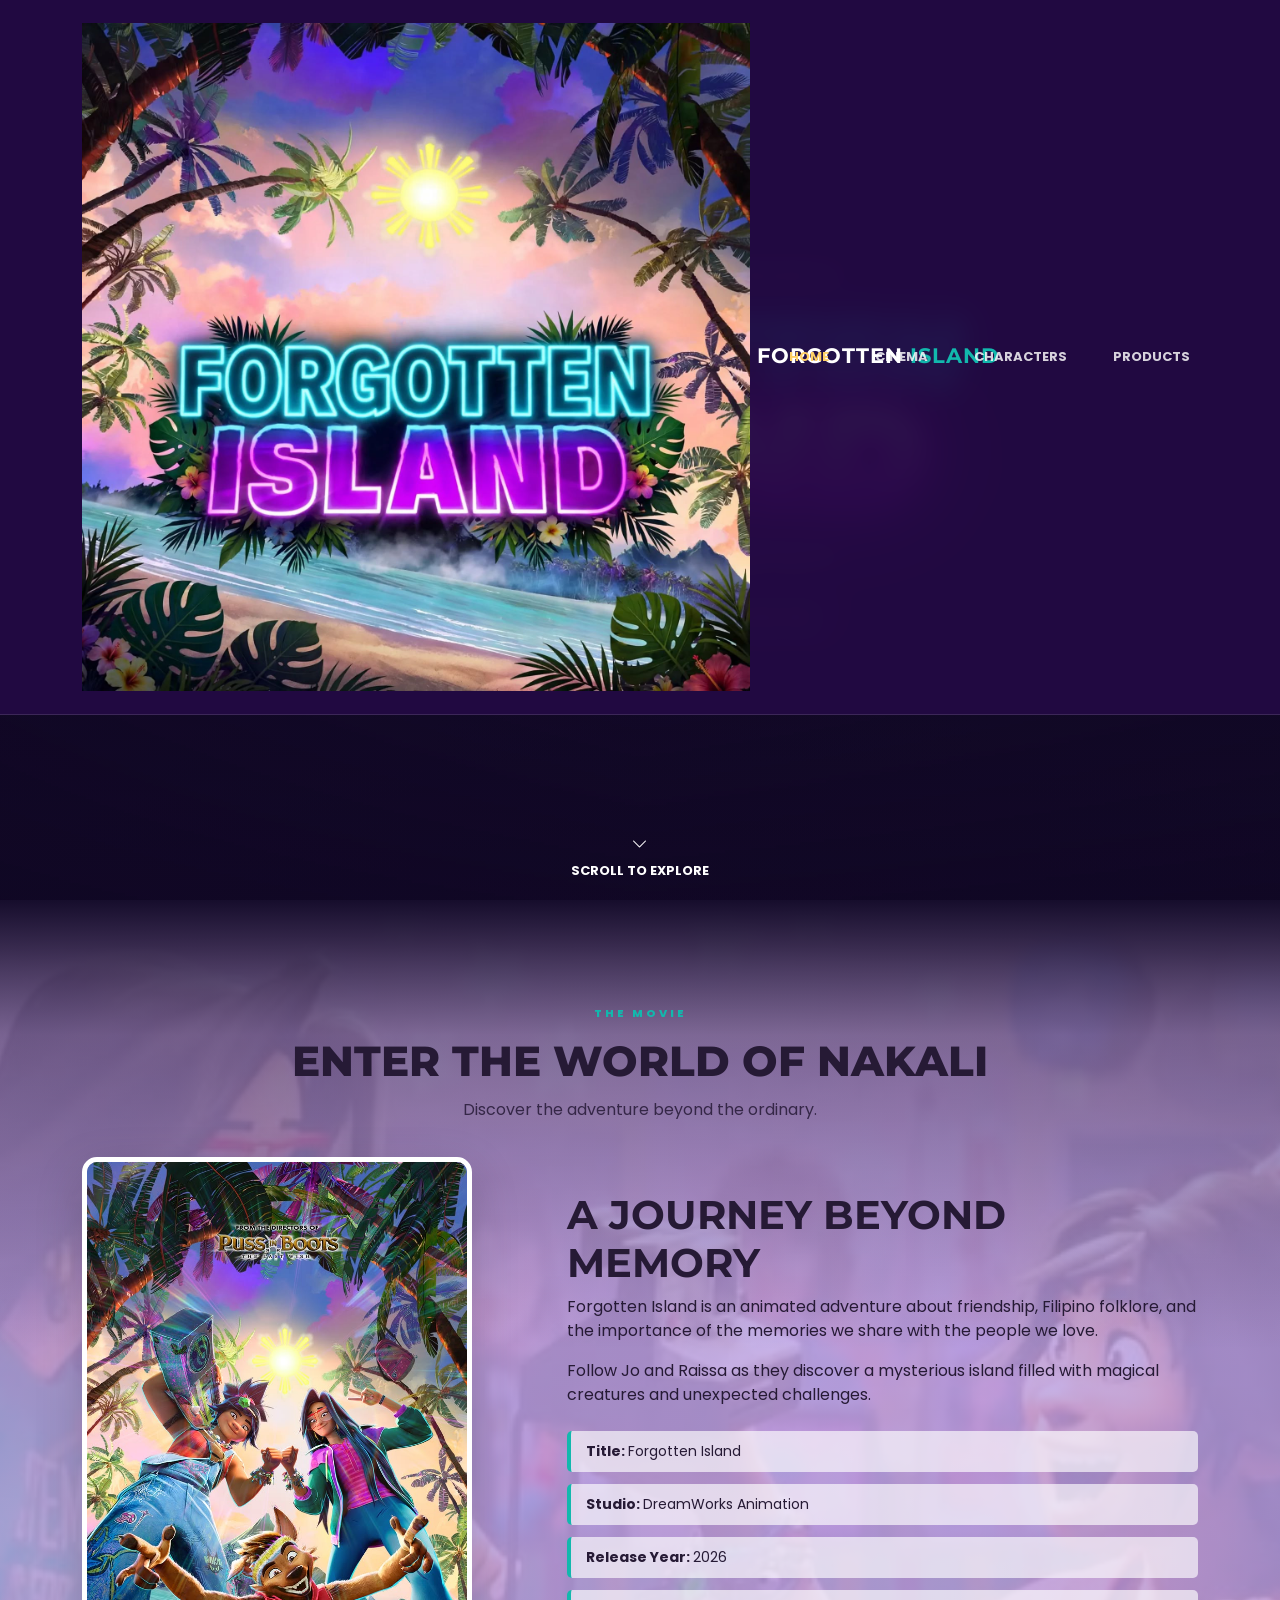
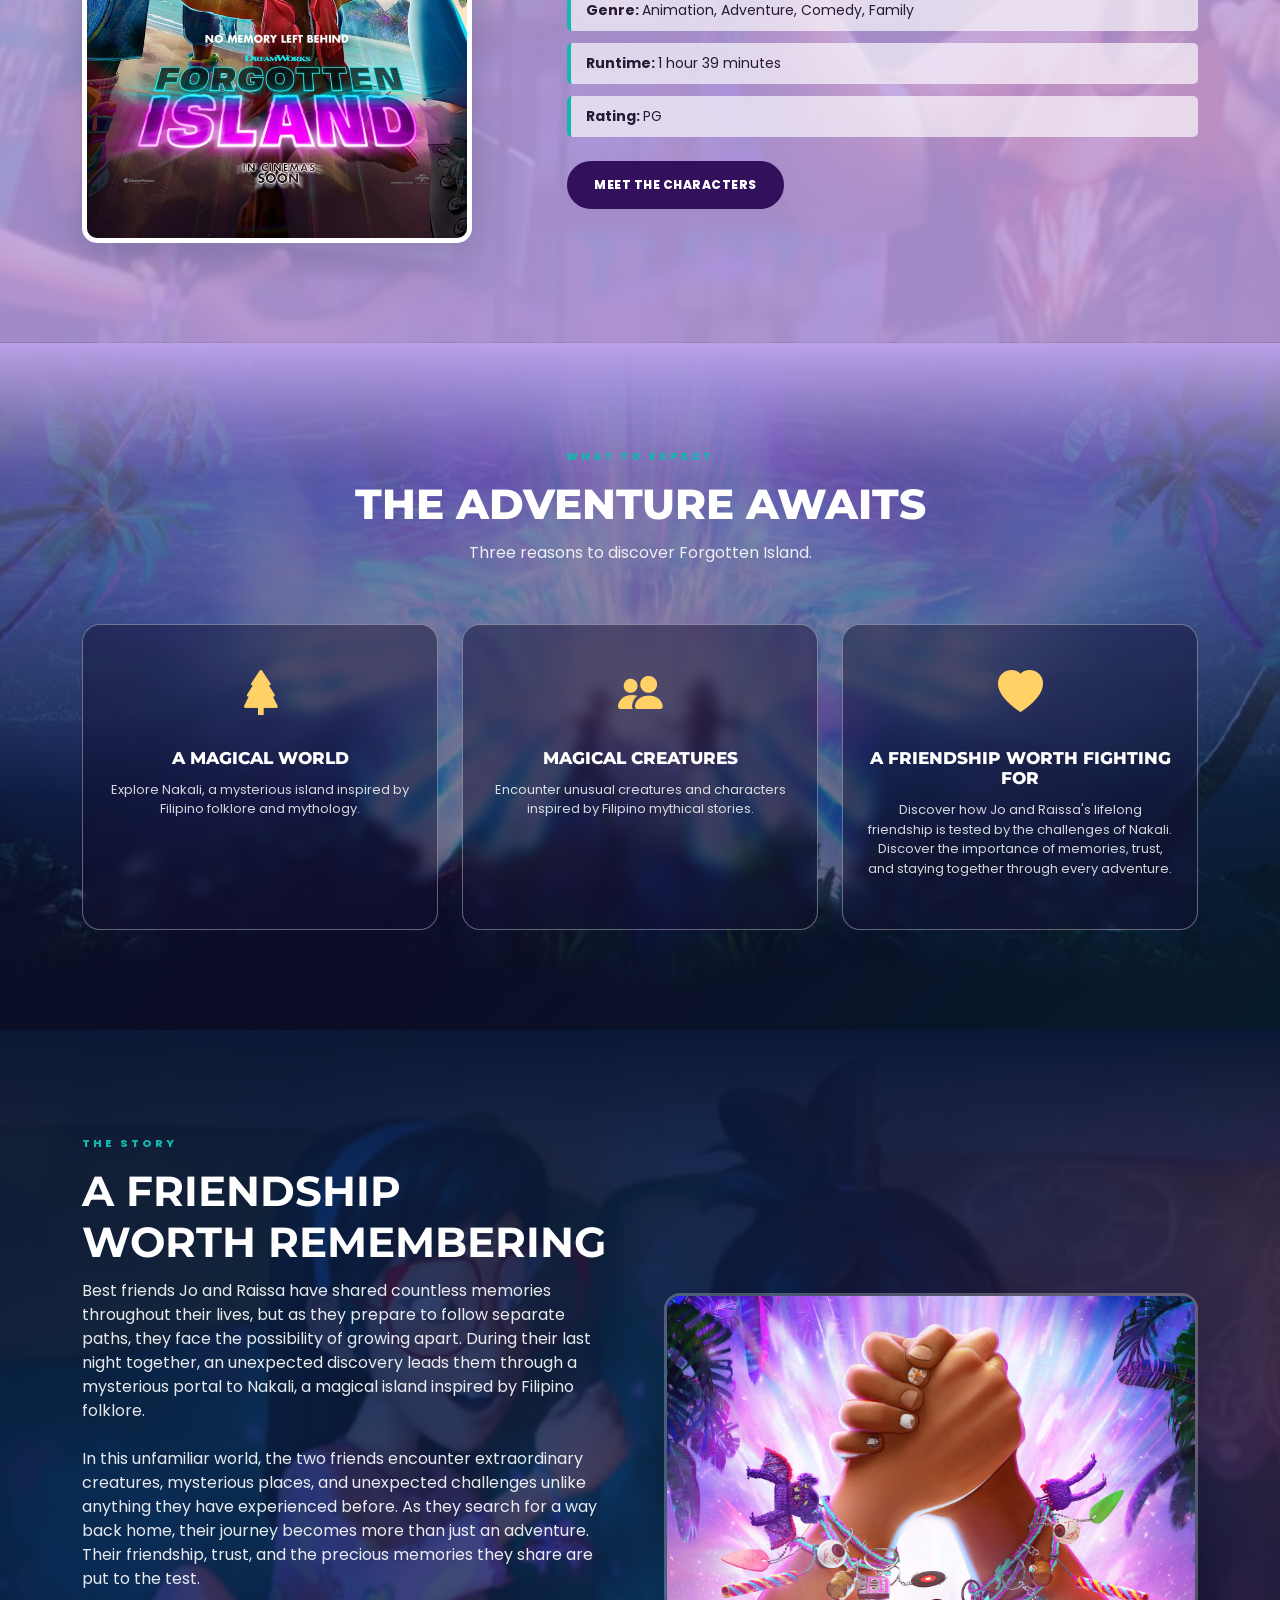
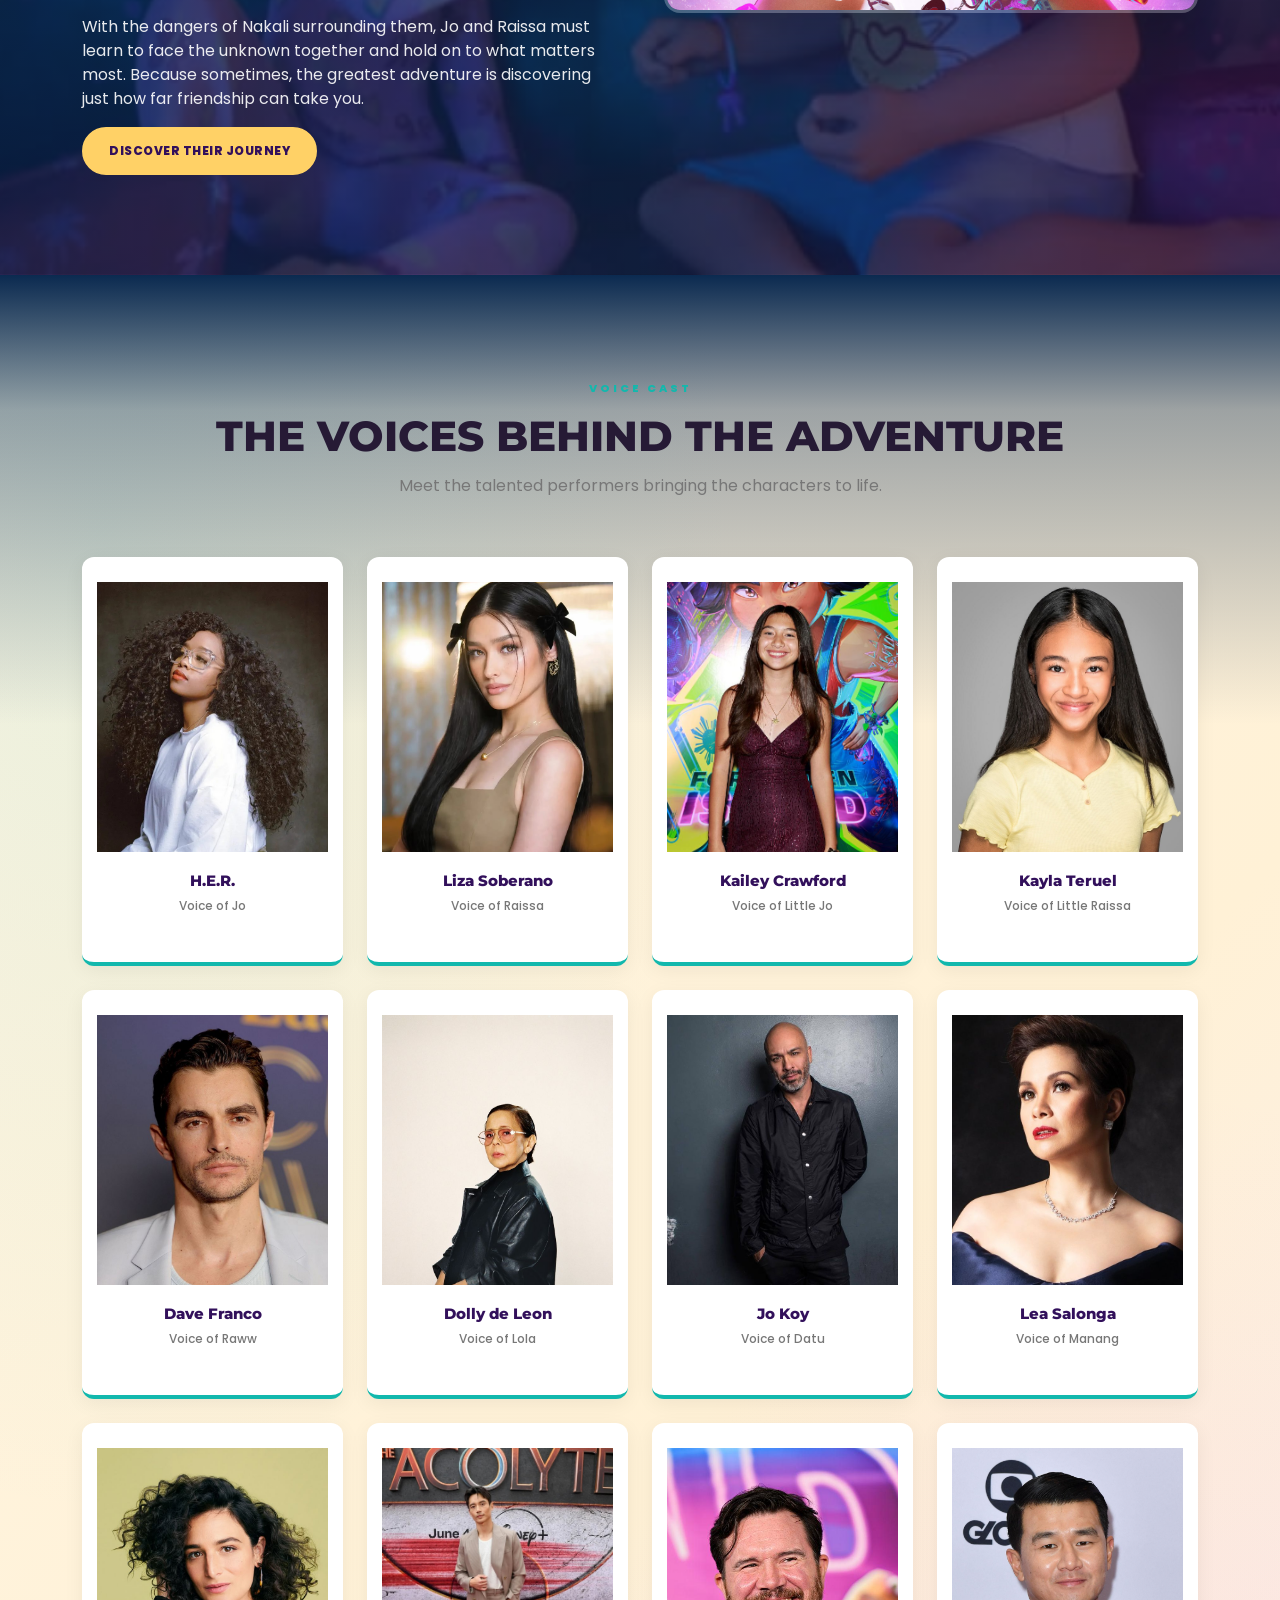
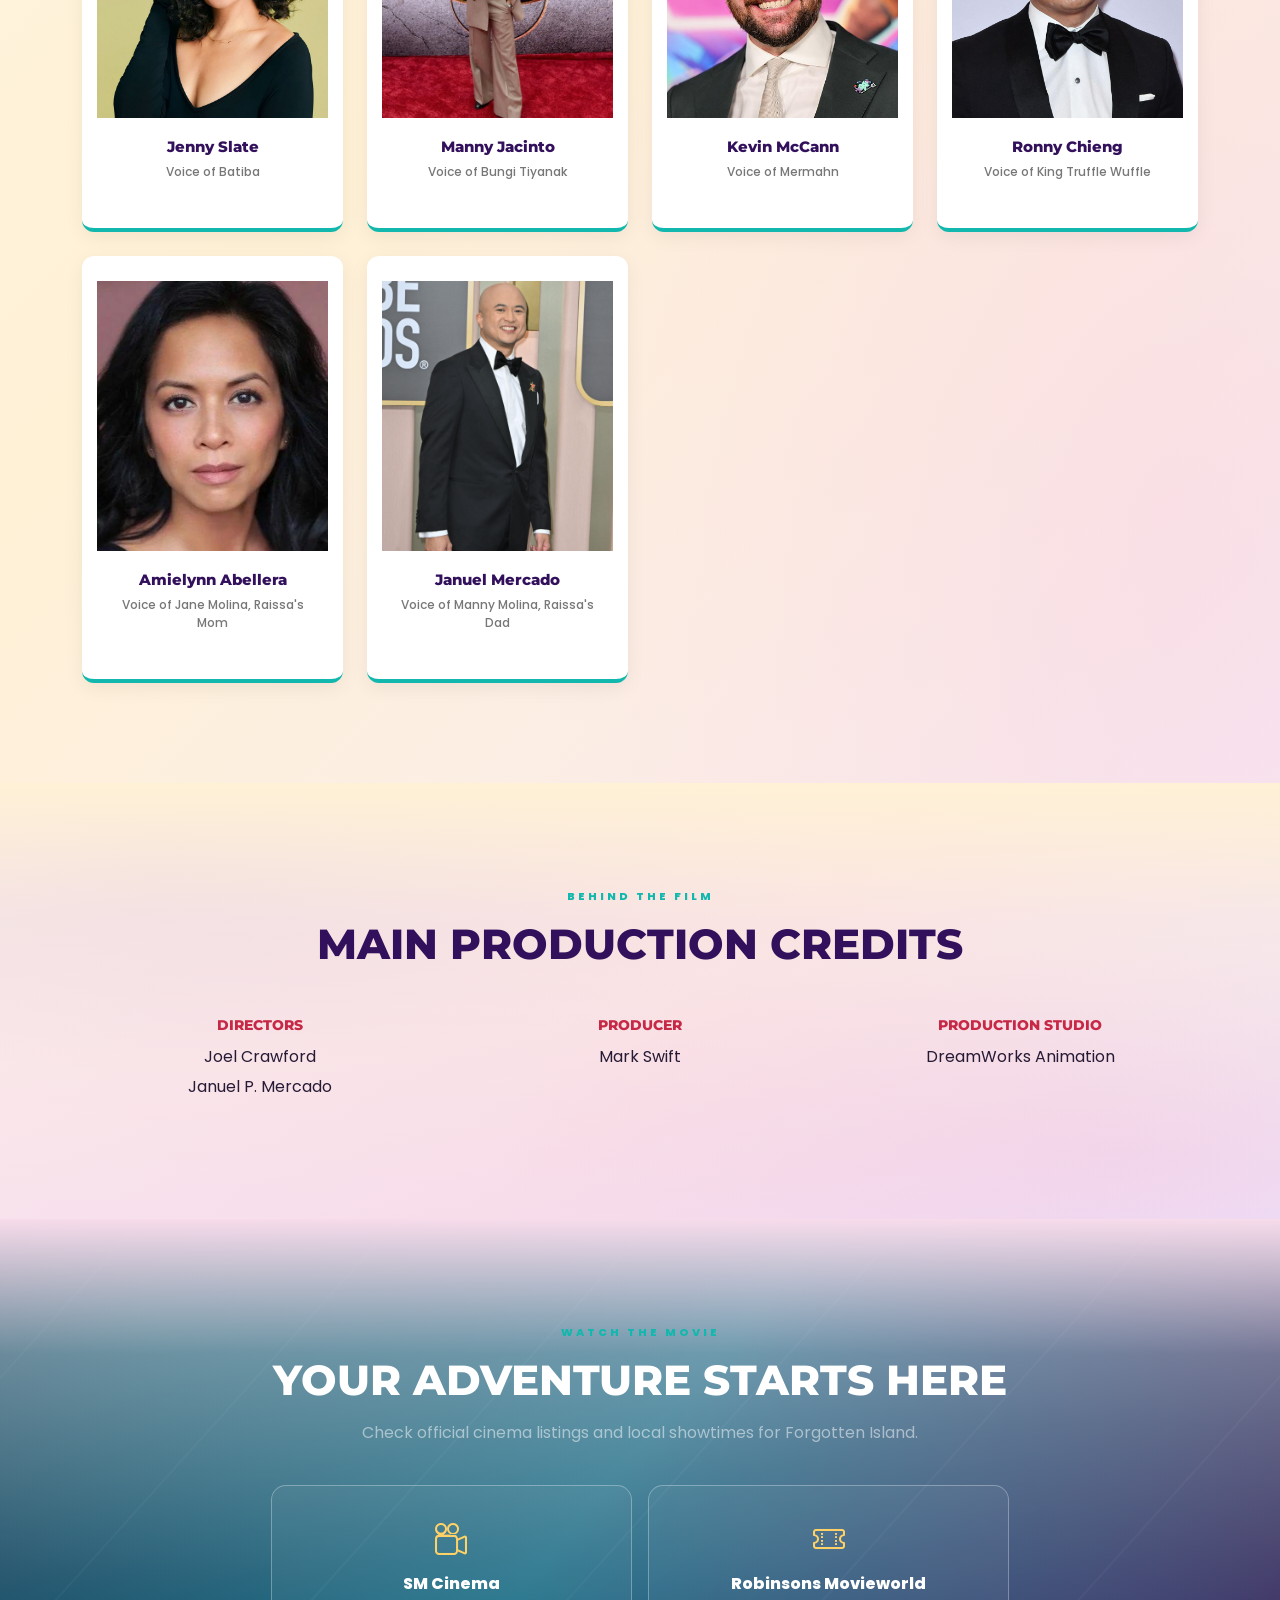
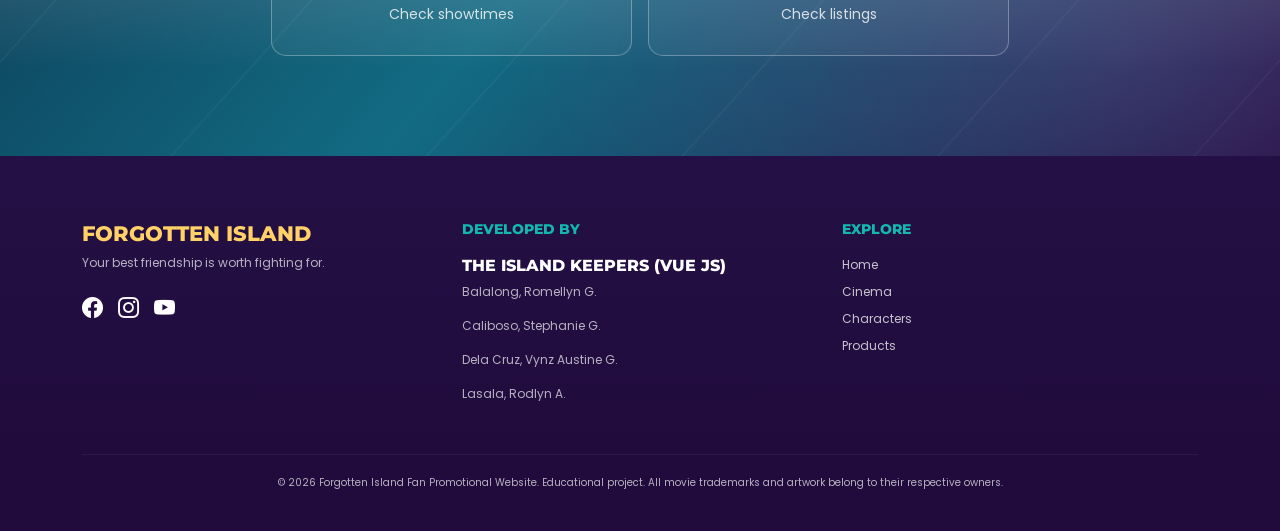
==== commit d5799c60: "Update index.html" ====
--- a/WD1MCO_CS2B_BALALONG-CALIBOSO-DELACRUZ-LASALA/index.html
+++ b/WD1MCO_CS2B_BALALONG-CALIBOSO-DELACRUZ-LASALA/index.html
@@ -19,7 +19,7 @@
         <nav class="navbar navbar-expand-lg navbar-dark fixed-top island-navbar">
             <div class="container">
                 <a class="navbar-brand fw-bold" href="index.html">
-                    <img src="media/img/forgotten-island-logo.png">
+                    <img src="media/img/forgotten-island-logo.jpg">
                     FORGOTTEN<span> ISLAND</span>
                 </a>
 
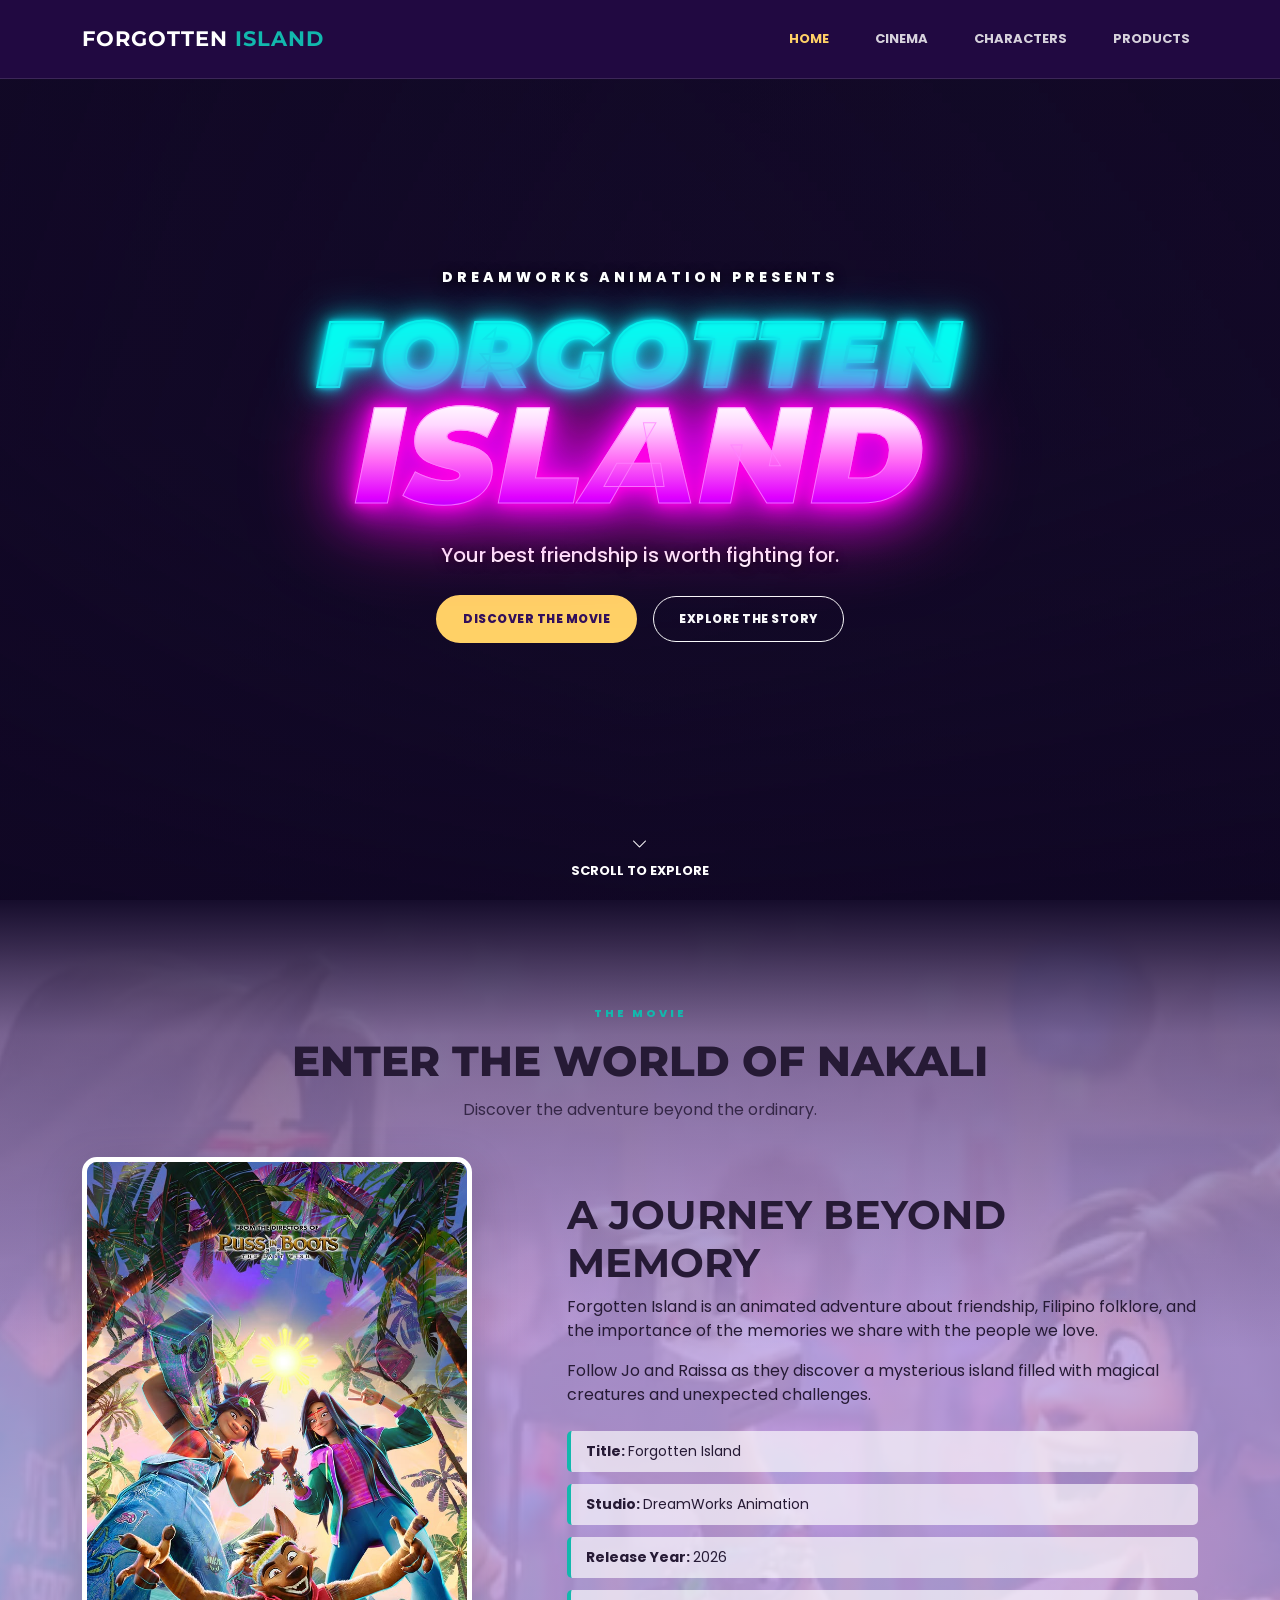
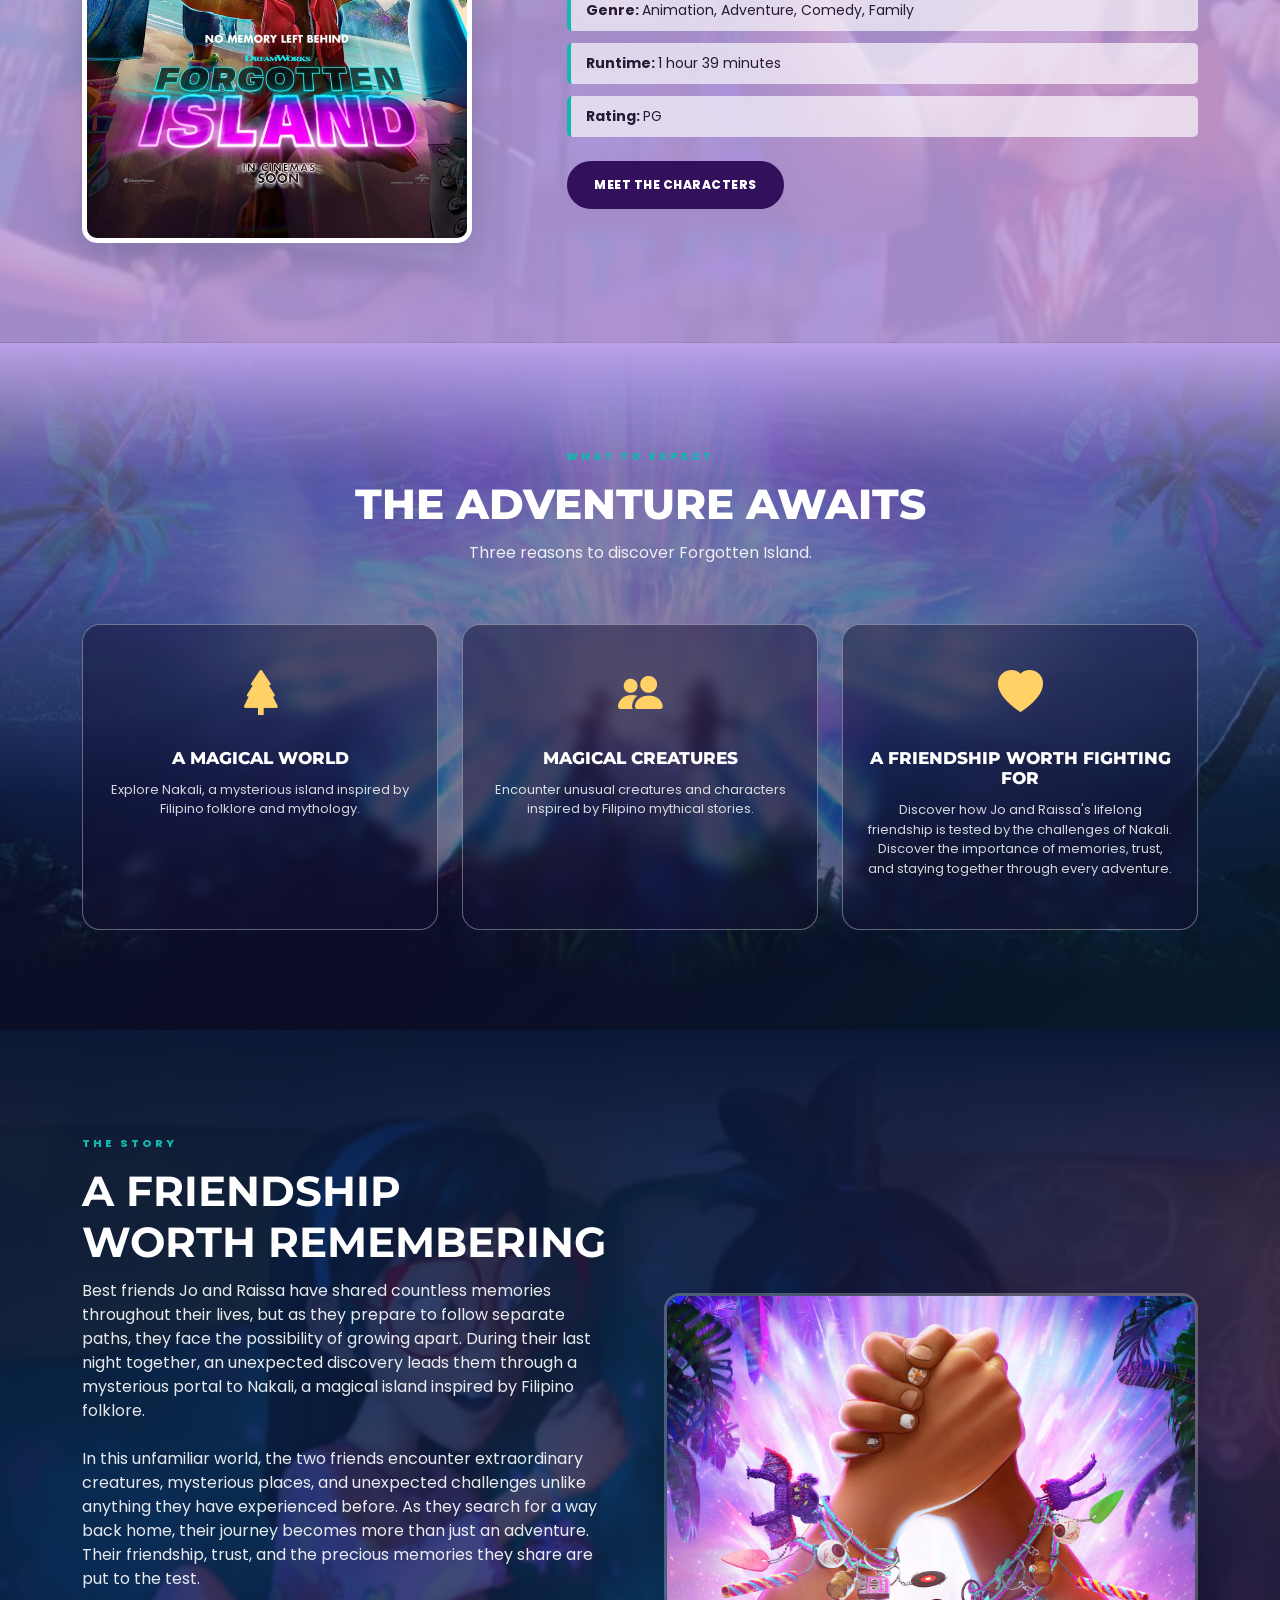
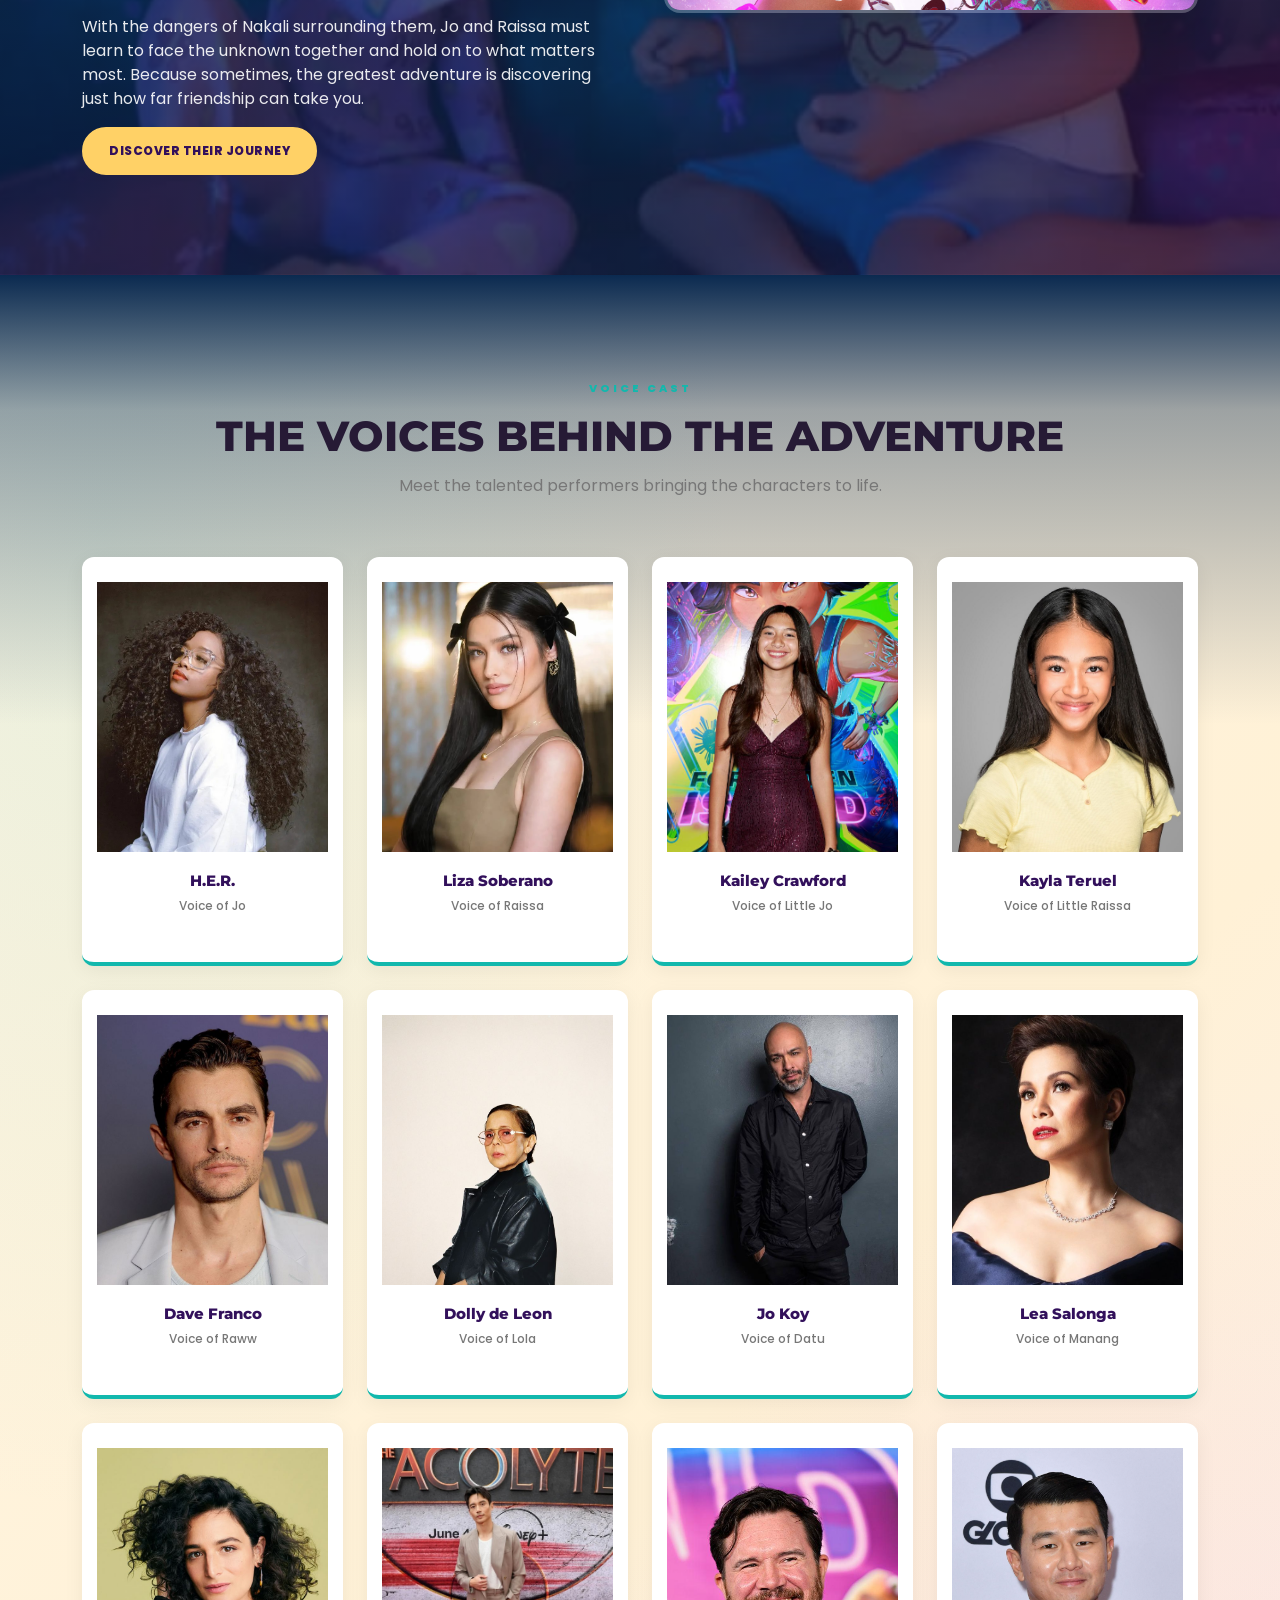
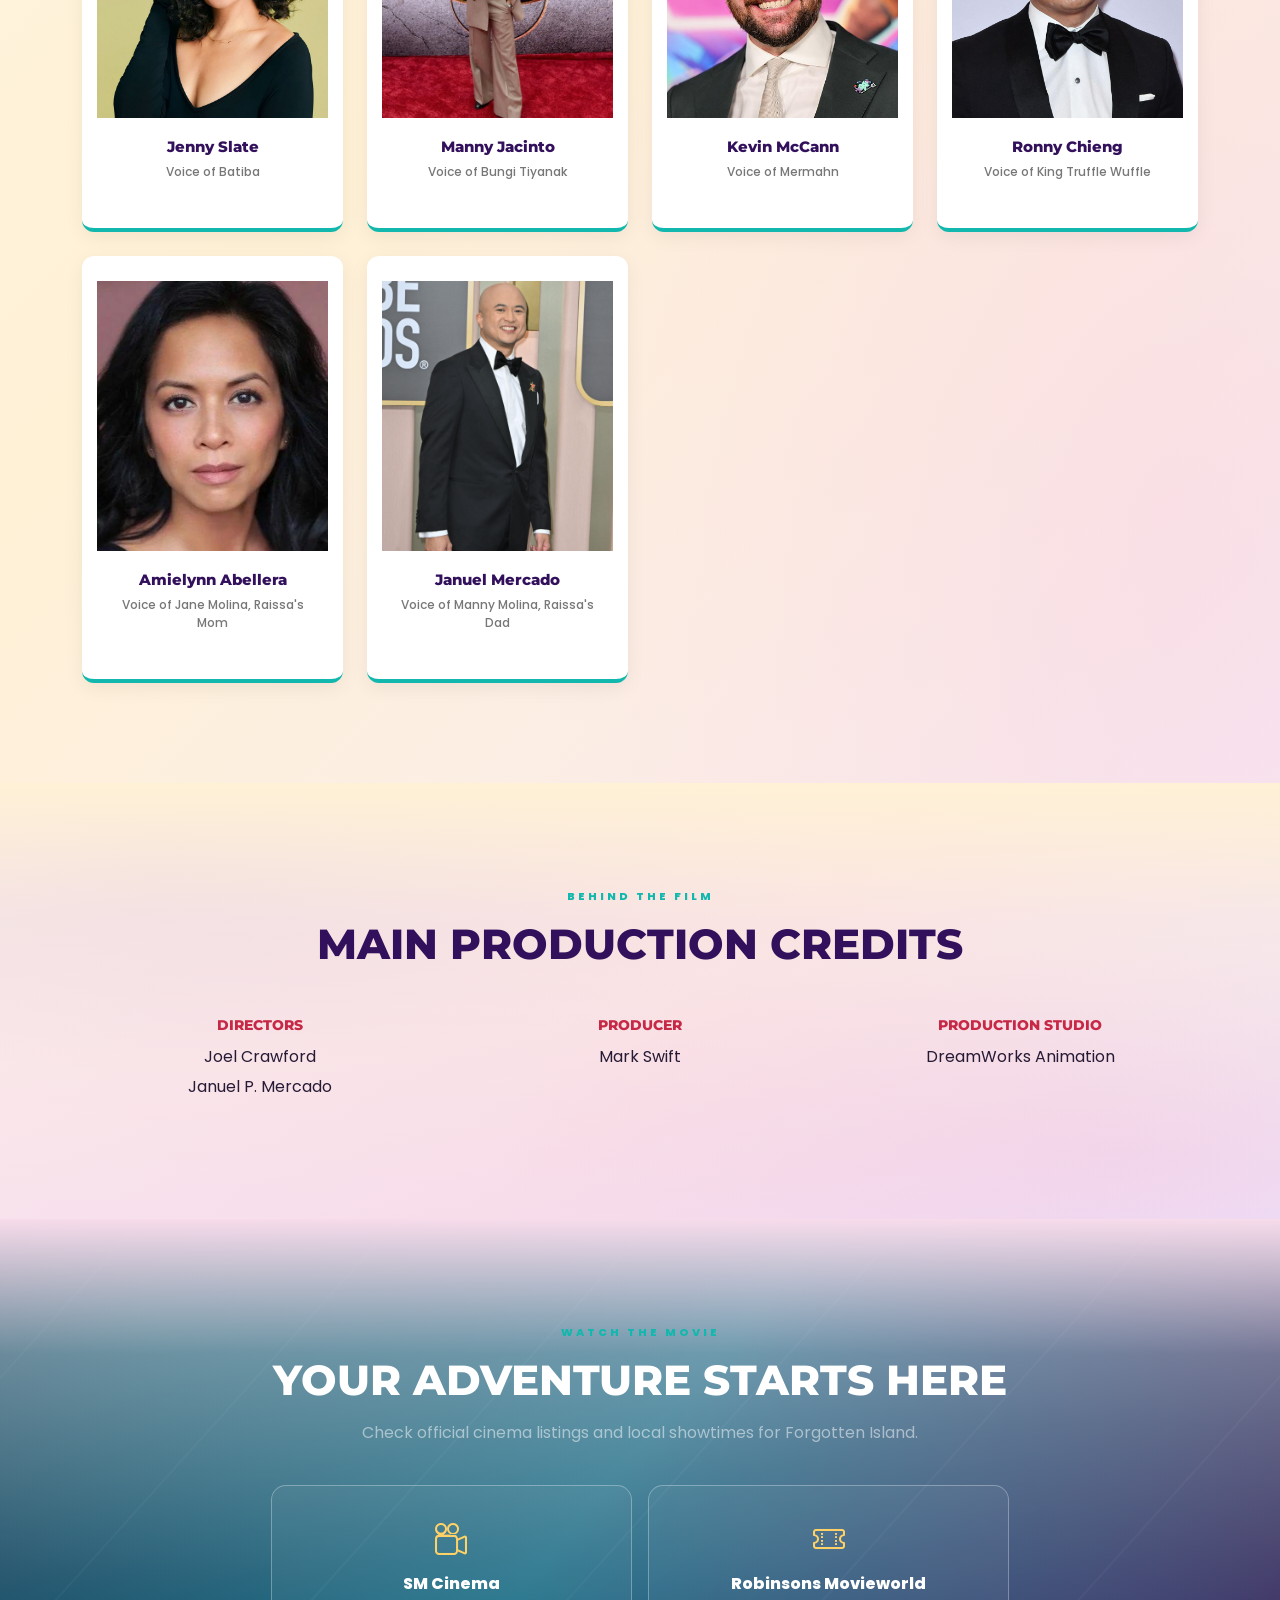
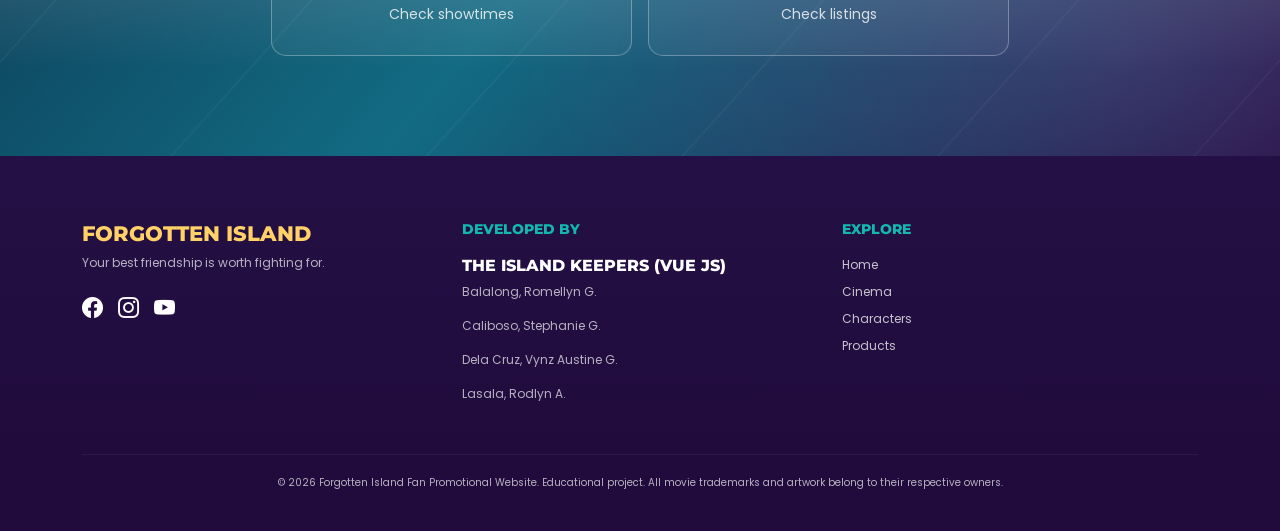
==== commit a4addc73: "remove the logo" ====
--- a/WD1MCO_CS2B_BALALONG-CALIBOSO-DELACRUZ-LASALA/index.html
+++ b/WD1MCO_CS2B_BALALONG-CALIBOSO-DELACRUZ-LASALA/index.html
@@ -19,7 +19,6 @@
         <nav class="navbar navbar-expand-lg navbar-dark fixed-top island-navbar">
             <div class="container">
                 <a class="navbar-brand fw-bold" href="index.html">
-                    <img src="media/img/forgotten-island-logo.jpg">
                     FORGOTTEN<span> ISLAND</span>
                 </a>
 
